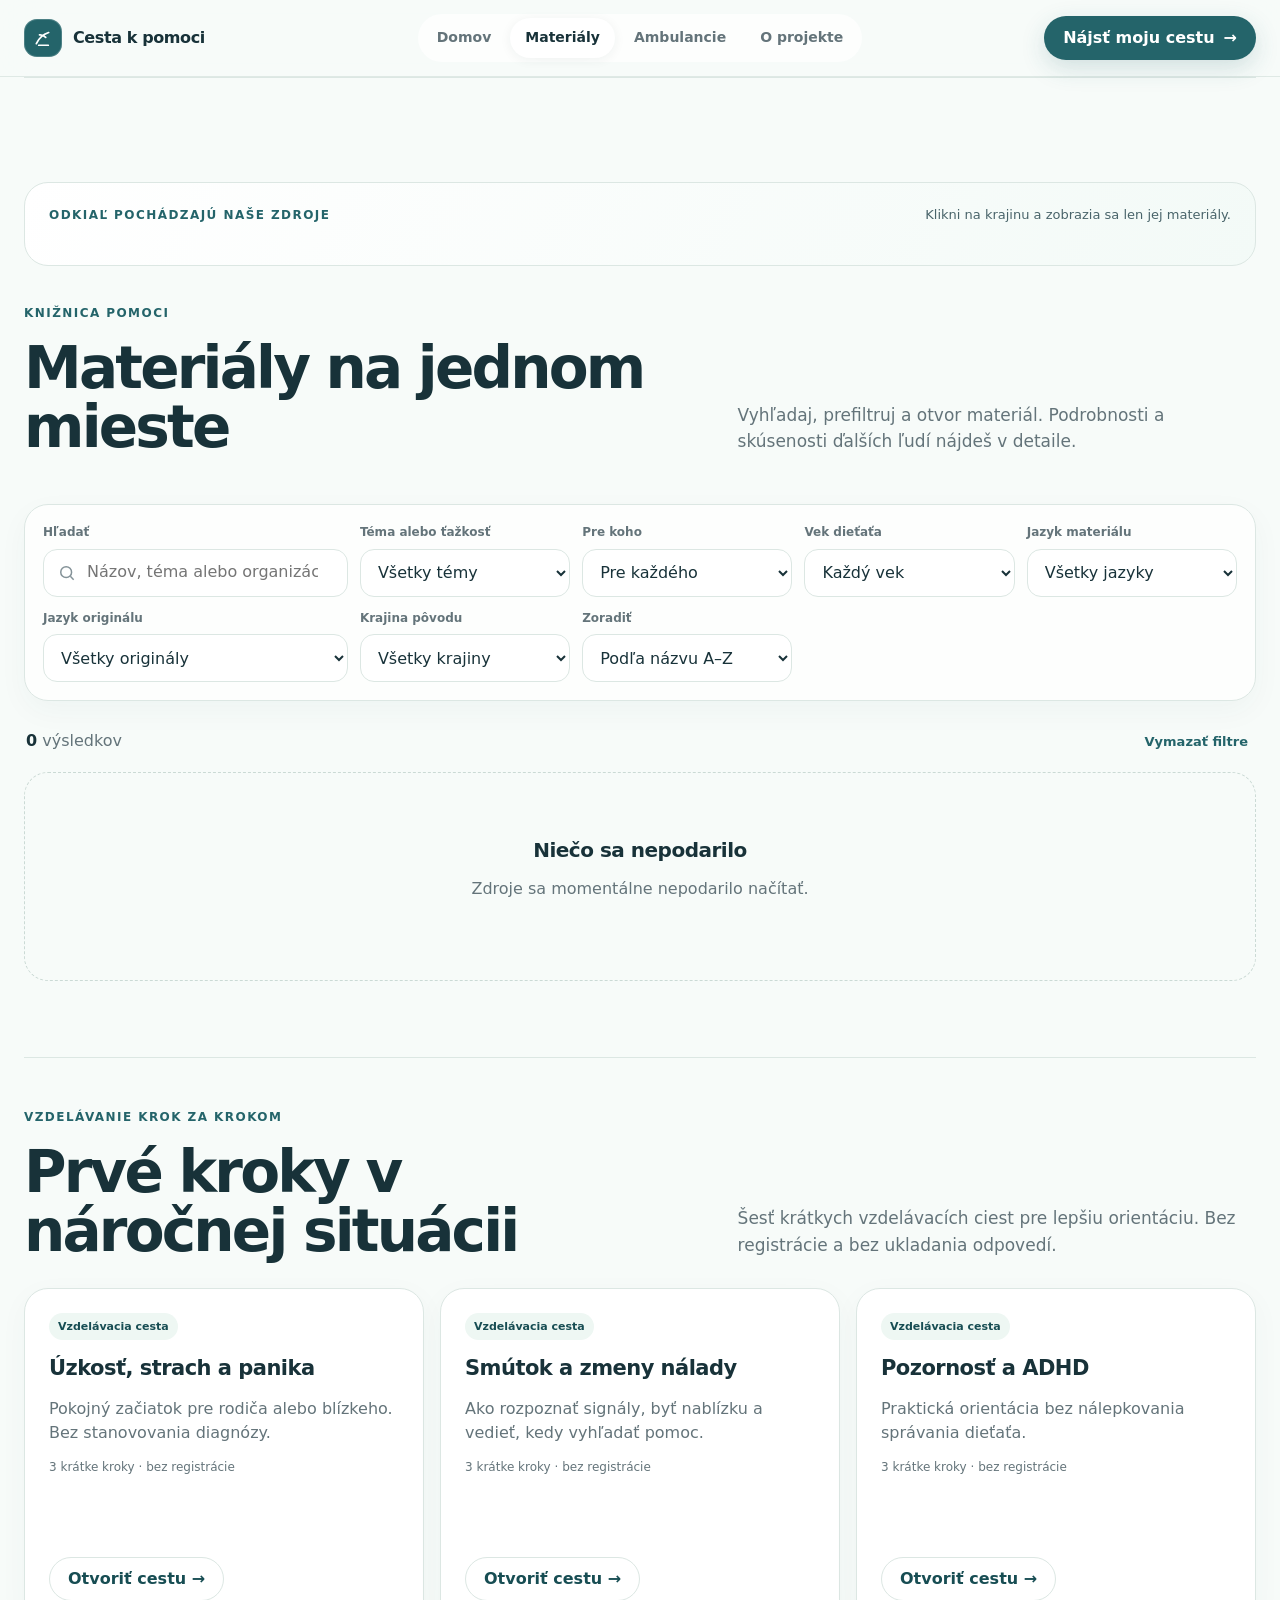
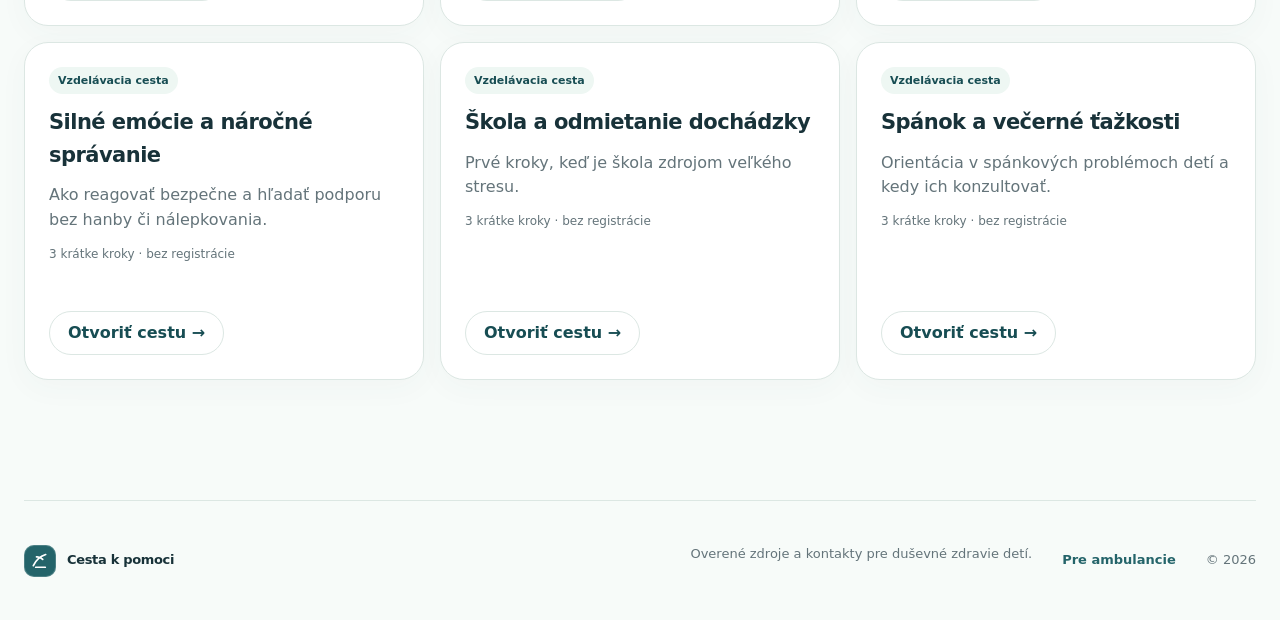
==== index.html @ a8745166 "layout: Porto-inspired focused homepage with hero, benefits, news, ratings and top reads" ====
<!doctype html>
<html lang="sk">
  <head>
    <meta charset="utf-8" />
    <meta name="viewport" content="width=device-width, initial-scale=1" />
    <meta name="description" content="Cesta k pomoci: zrozumiteľný sprievodca duševným zdravím detí, odborné materiály a kontakty na detské psychiatrické ambulancie na Slovensku." />
    <meta name="theme-color" content="#f7fbf9" />
    <title>Cesta k pomoci – sprievodca, odborné zdroje a detské psychiatrické ambulancie</title>
    <link rel="icon" type="image/svg+xml" href="/favicon.svg" />
    <link rel="shortcut icon" href="/favicon.svg" />
    <link rel="stylesheet" href="/styles.css" />
    <script src="/learning-paths.js" defer></script>
    <script src="/app.js" defer></script>
  </head>
  <body>
    <header class="site-header">
      <div class="nav-shell">
        <a class="brand" href="#domov" data-view-link="home" aria-label="Cesta k pomoci – domov">
          <span class="brand-mark" aria-hidden="true">
            <svg viewBox="0 0 34 34" role="img"><path d="M8 23.5c3.2-7 7.7-11.4 15.5-14M12 12.5c3.1-.2 5.7.8 7.8 3M11 25.5h12" /></svg>
          </span>
          <span>Cesta k pomoci</span>
        </a>

        <nav class="desktop-nav" aria-label="Hlavná navigácia">
          <button class="nav-link is-active" type="button" data-view-link="home">Domov</button>
          <button class="nav-link" type="button" data-view-link="resources">Materiály</button>
          <button class="nav-link" type="button" data-view-link="ambulances">Ambulancie</button>
          <button class="nav-link" type="button" data-view-link="about">O projekte</button>
        </nav>

        <button class="button button-primary nav-journey" type="button" data-open-journey>
          Nájsť moju cestu <span aria-hidden="true">→</span>
        </button>

        <button class="menu-toggle" type="button" aria-label="Otvoriť menu" aria-expanded="false" aria-controls="mobile-menu">
          <span></span><span></span>
        </button>
      </div>

      <nav class="mobile-nav" id="mobile-menu" aria-label="Mobilná navigácia" hidden>
        <button type="button" data-view-link="home">Domov</button>
        <button type="button" data-view-link="resources">Materiály</button>
        <button type="button" data-view-link="ambulances">Ambulancie</button>
        <button type="button" data-view-link="about">O projekte</button>
        <button type="button" data-open-journey>Nájsť moju cestu</button>
      </nav>
    </header>

    <main>
      <div class="view-section is-active homepage-view" id="home-view" data-view="home">
      <section class="hero" aria-labelledby="hero-title">
        <div class="hero-copy">
          <p class="eyebrow">Podpora pre rodičov, deti a školy</p>
          <h1 id="hero-title">Keď nevieš, kde začať, ukážeme ti cestu.</h1>
          <p class="hero-lead">Zorientuj sa v situácii, nájdi dôveryhodný materiál a kontakt na pomoc. Zrozumiteľne, bez registrácie a zadarmo.</p>
          <div class="hero-actions">
            <button class="button button-primary button-large" type="button" data-open-journey>Začať sprievodcu <span aria-hidden="true">→</span></button>
            <button class="button button-outline" type="button" data-view-link="resources">Prejsť materiály</button>
          </div>
          <p class="hero-note">Nie sme zdravotnícka služba. Pomáhame zorientovať sa a nájsť ďalší vhodný krok.</p>
        </div>
        <div class="hero-visual" aria-hidden="true"><img src="/hero-journey.svg" alt="" width="1600" height="880" fetchpriority="high" decoding="async" /></div>
      </section>

      <section class="home-quickstart">
        <div><strong>Pomoc začína prvým krokom.</strong><span>Odpovedz na niekoľko otázok a nájdi vhodné materiály aj ambulancie.</span></div>
        <button type="button" class="button button-primary" data-open-journey>Spustiť sprievodcu →</button>
      </section>

      <section class="home-benefits" aria-labelledby="benefits-title">
        <div class="home-section-title"><p class="eyebrow">Čo u nás nájdeš</p><h2 id="benefits-title">Benefity</h2><p>Jasná orientácia. Menej hľadania. Viac podpory.</p></div>
        <div class="benefits-grid">
          <article class="benefit"><span class="benefit-icon">◎</span><h3>Jasný prvý krok</h3><p>Sprievodca podľa tvojej situácie.</p></article>
          <article class="benefit"><span class="benefit-icon">▤</span><h3>Overené materiály</h3><p>Praktické návody a pracovné listy.</p></article>
          <article class="benefit"><span class="benefit-icon">⌖</span><h3>Kontakty na pomoc</h3><p>Ambulancie po celom Slovensku.</p></article>
          <article class="benefit"><span class="benefit-icon">◇</span><h3>Rôzne jazyky</h3><p>České, fínske aj ďalšie zdroje.</p></article>
          <article class="benefit"><span class="benefit-icon">☆</span><h3>Skúsenosti čitateľov</h3><p>Moderované recenzie a hodnotenia.</p></article>
          <article class="benefit"><span class="benefit-icon">♡</span><h3>Bez registrácie</h3><p>Materiály dostupné bez prihlasovania.</p></article>
        </div>
      </section>

      <section class="home-library-section" aria-labelledby="latest-title">
        <div class="home-section-header"><div><p class="eyebrow">Čerstvo v knižnici</p><h2 id="latest-title">Novinky</h2></div>
          <button class="button button-outline" type="button" data-view-link="resources">Všetky materiály →</button></div>
        <div id="latest-resource-list" class="card-grid home-cards" aria-live="polite"></div>
      </section>

      <section id="top-rated-section" class="home-library-section" hidden aria-labelledby="top-rated-title">
        <div class="home-section-header"><div><p class="eyebrow">Čitatelia odporúčajú</p><h2 id="top-rated-title">Najlepšie hodnotené</h2></div></div>
        <div id="top-rated-resource-list" class="card-grid home-cards"></div>
      </section>

      <section id="most-opened-section" class="home-library-section" hidden aria-labelledby="most-opened-title">
        <div class="home-section-header"><div><p class="eyebrow">Najčastejšie otvárané</p><h2 id="most-opened-title">Najviac pozerané · TOP 3</h2></div></div>
        <div id="most-opened-resource-list" class="card-grid home-cards"></div>
      </section>

      <section class="home-final-cta">
        <div><p class="eyebrow">Nevieš, čo potrebuješ?</p><h2>Nájdime ďalší krok spoločne.</h2></div>
        <button type="button" class="button button-primary" data-open-journey>Začať sprievodcu →</button>
      </section>
      </div>

      <section class="view-section" id="resources-view" data-view="resources" aria-labelledby="resources-title">
        <div class="country-quick-filter" aria-label="Rýchly výber zdrojov podľa krajiny">
          <div class="country-quick-filter-heading">
            <span class="eyebrow">Odkiaľ pochádzajú naše zdroje</span>
            <span class="country-quick-filter-hint">Klikni na krajinu a zobrazia sa len jej materiály.</span>
          </div>
          <div id="resource-country-flags" class="country-flag-list" role="group" aria-label="Filtrovať zdroje podľa krajiny"></div>
        </div>
        <div class="section-intro">
          <div>
            <p class="eyebrow">Knižnica pomoci</p>
            <h2 id="resources-title">Materiály na jednom mieste</h2>
          </div>
          <p>Vyhľadaj, prefiltruj a otvor materiál. Podrobnosti a skúsenosti ďalších ľudí nájdeš v detaile.</p>
        </div>

        <div class="filter-panel" aria-label="Filtrovanie zdrojov">
          <label class="search-field field-wide">
            <span>Hľadať</span>
            <div class="input-wrap">
              <svg viewBox="0 0 24 24" aria-hidden="true"><circle cx="11" cy="11" r="6.5"></circle><path d="m16 16 4 4"></path></svg>
              <input id="resource-search" type="search" placeholder="Názov, téma alebo organizácia" autocomplete="off" />
            </div>
          </label>
          <label><span>Téma alebo ťažkosť</span><select id="topic-filter"><option value="">Všetky témy</option></select></label>
          <label><span>Pre koho</span><select id="audience-filter"><option value="">Pre každého</option></select></label>
          <label><span>Vek dieťaťa</span><select id="age-filter"><option value="">Každý vek</option></select></label>
          <label><span>Jazyk materiálu</span><select id="resource-language"><option value="">Všetky jazyky</option></select></label>
          <label><span>Jazyk originálu</span><select id="resource-original-language"><option value="">Všetky originály</option></select></label>
          <label><span>Krajina pôvodu</span><select id="resource-country"><option value="">Všetky krajiny</option></select></label>
          <label>
            <span>Zoradiť</span>
            <select id="resource-sort">
              <option value="az">Podľa názvu A–Z</option>
              <option value="za">Podľa názvu Z–A</option>
              <option value="owner">Podľa organizácie</option>
            </select>
          </label>
        </div>

        <div class="results-head">
          <p><strong id="resource-results-count">0</strong> výsledkov</p>
          <button class="clear-filters" id="clear-resource-filters" type="button">Vymazať filtre</button>
        </div>

        <div class="card-grid" id="resource-list" aria-live="polite">
          <div class="loading-card"><span></span><span></span><span></span></div>
          <div class="loading-card"><span></span><span></span><span></span></div>
          <div class="loading-card"><span></span><span></span><span></span></div>
        </div>
        <button class="button button-soft load-more" id="load-more-resources" type="button" hidden>Zobraziť ďalšie</button>
      <section class="learning-section" aria-labelledby="learning-paths-title"><div class="section-intro"><div><p class="eyebrow">Vzdelávanie krok za krokom</p><h2 id="learning-paths-title">Prvé kroky v náročnej situácii</h2></div><p>Šesť krátkych vzdelávacích ciest pre lepšiu orientáciu. Bez registrácie a bez ukladania odpovedí.</p></div><div class="card-grid" id="learning-path-list"></div></section>
      </section>

      <section class="view-section" id="ambulances-view" data-view="ambulances" aria-labelledby="ambulances-title" hidden>
        <div class="section-intro">
          <div><p class="eyebrow">Detská psychiatria</p><h2 id="ambulances-title">Ambulancie na Slovensku</h2></div>
          <p>Kontakty zbierame z verejných registrov a stránok poskytovateľov. Overené záznamy sú označené; pri ostatných odporúčame údaje potvrdiť telefonicky.</p>
        </div>

        <div class="directory-notice">
          <span class="notice-icon" aria-hidden="true">i</span>
          <p><strong>Zoznam nie je objednávací systém.</strong> Dostupnosť termínu sa môže meniť. Údaje o kapacite budú neskôr posielať priamo zapojené ambulancie.</p>
        </div>

        <div class="filter-panel ambulance-filters" aria-label="Filtrovanie ambulancií">
          <label class="search-field field-wide">
            <span>Hľadať ambulanciu</span>
            <div class="input-wrap">
              <svg viewBox="0 0 24 24" aria-hidden="true"><circle cx="11" cy="11" r="6.5"></circle><path d="m16 16 4 4"></path></svg>
              <input id="ambulance-search" type="search" placeholder="Názov, mesto alebo lekár" autocomplete="off" />
            </div>
          </label>
          <label><span>Kraj</span><select id="region-filter"><option value="">Celé Slovensko</option></select></label>
          <label><span>Vek dieťaťa</span><select id="ambulance-age-filter"><option value="">Každý vek</option><option value="4">0–5 rokov</option><option value="8">6–11 rokov</option><option value="14">12–18 rokov</option></select></label>
          <label><span>Aktuálna kapacita</span><select id="capacity-filter"><option value="">Všetky ambulancie</option><option value="available">Prijíma alebo má obmedzenú kapacitu</option><option value="current">Aktualizované za posledných 14 dní</option></select></label>
          <label class="checkbox-field">
            <input id="verified-filter" type="checkbox" />
            <span><b>Iba overené kontakty</b><small>e‑VÚC alebo poskytovateľ</small></span>
          </label>
        </div>

        <div class="results-head">
          <p><strong id="ambulance-results-count">0</strong> ambulancií</p>
          <button class="clear-filters" id="clear-ambulance-filters" type="button">Vymazať filtre</button>
        </div>
        <div class="ambulance-list" id="ambulance-list" aria-live="polite"></div>
        <button class="button button-soft load-more" id="load-more-ambulances" type="button" hidden>Zobraziť ďalšie</button>
      </section>

      <section class="view-section about-section" id="about-view" data-view="about" aria-labelledby="about-title" hidden>
        <div class="about-hero">
          <p class="eyebrow">O projekte</p>
          <h2 id="about-title">Menej blúdenia. Jasnejšia cesta k pomoci.</h2>
          <p>Cesta k pomoci vzniká ako nezávislý slovenský rozcestník pre rodičov, mladých ľudí, školy a odborníkov. Spája roztrúsené overené materiály s praktickým poradím krokov a adresárom služieb.</p>
        </div>

        <div class="about-grid">
          <article><span class="about-number">01</span><h3>Zrozumiteľná orientácia</h3><p>Nehodnotíme dieťa ani neurčujeme diagnózu. Pomáhame pomenovať situáciu a nájsť primeraný ďalší krok.</p></article>
          <article><span class="about-number">02</span><h3>Overiteľné zdroje</h3><p>Pri každom materiáli uvádzame vlastníka, pôvodný odkaz a úroveň verejne dostupných dôkazov.</p></article>
          <article><span class="about-number">03</span><h3>Minimum citlivých údajov</h3><p>V tejto fáze nezbierame mená detí, diagnózy, zdravotnú dokumentáciu ani opis konkrétneho prípadu.</p></article>
        </div>

        <div class="about-callout">
          <div><p class="eyebrow">Spustené v MVP</p><h3>Vedená cesta podľa situácie</h3><p>Šesť krátkych otázok vyberie vhodné materiály a ambulancie. Pri bezprostrednom ohrození sprievodca okamžite zobrazí krízový postup.</p></div>
          <button class="button button-primary" type="button" data-open-journey>Nájsť moju cestu →</button>
        </div>

        <div class="privacy-panel">
          <div><p class="eyebrow">Anonymná analytika</p><h3>Vidíme nedostatok, nie konkrétne dieťa</h3></div>
          <p>Po dokončení cesty ukladáme iba kraj, širokú vekovú skupinu, všeobecnú tému, typ hľadanej pomoci a počet nájdených ambulancií. Neukladáme meno, kontakt, diagnózu, voľný opis, IP adresu ani identifikátor zariadenia.</p>
        </div>
      </section>
    </main>

    <footer>
      <a class="brand footer-brand" href="#domov" data-view-link="home">
        <span class="brand-mark" aria-hidden="true"><svg viewBox="0 0 34 34"><path d="M8 23.5c3.2-7 7.7-11.4 15.5-14M12 12.5c3.1-.2 5.7.8 7.8 3M11 25.5h12" /></svg></span>
        <span>Cesta k pomoci</span>
      </a>
      <p>Overené zdroje a kontakty pre duševné zdravie detí.</p>
      <button class="footer-link" type="button" data-open-capacity>Pre ambulancie</button>
      <span>© 2026</span>
    </footer>

    <dialog class="journey-dialog" id="journey-dialog" aria-labelledby="journey-title">
      <button class="dialog-close" type="button" data-close-journey aria-label="Zavrieť">×</button>
      <div id="journey-content" aria-live="polite"></div>
    </dialog>

    <dialog class="capacity-dialog" id="capacity-dialog" aria-labelledby="capacity-title">
      <button class="dialog-close" type="button" data-close-capacity aria-label="Zavrieť">×</button>
      <div id="capacity-content" aria-live="polite">
        <p class="eyebrow">Pre ambulancie</p>
        <h2 id="capacity-title">Aktualizácia kapacity</h2>
        <p>Otvorte osobný odkaz, ktorý sme poslali vašej ambulancii. Nevyžaduje heslo a neobsahuje údaje o pacientoch.</p>
        <div class="portal-note">Ak odkaz ešte nemáte, kontaktujte prevádzkovateľa projektu. Každá ambulancia dostane vlastný bezpečný odkaz.</div>
      </div>
    </dialog>
  </body>
</html>
---- styles.css ----
:root {
  color-scheme: light;
  --ink: #183239;
  --muted: #64747a;
  --soft-muted: #849298;
  --paper: #f7fbf9;
  --surface: #ffffff;
  --surface-soft: #eef7f3;
  --teal: #24646a;
  --teal-dark: #174d53;
  --teal-soft: #dff1eb;
  --mint: #bde6d4;
  --lilac: #d9d2f4;
  --lilac-soft: #f0edfb;
  --peach: #f4d3bd;
  --yellow: #f6e7a7;
  --line: #dce7e3;
  --shadow: 0 18px 50px rgba(34, 73, 72, 0.08);
  --radius: 24px;
}

* { box-sizing: border-box; }
html { scroll-behavior: smooth; }
body {
  margin: 0;
  background: var(--paper);
  color: var(--ink);
  font-family: Inter, ui-sans-serif, system-ui, -apple-system, BlinkMacSystemFont, "Segoe UI", sans-serif;
  line-height: 1.55;
  -webkit-font-smoothing: antialiased;
}

button, input, select { font: inherit; }
button { color: inherit; }
a { color: inherit; }
[hidden] { display: none !important; }

.site-header {
  position: sticky;
  top: 0;
  z-index: 20;
  border-bottom: 1px solid rgba(220, 231, 227, 0.9);
  background: rgba(247, 251, 249, 0.9);
  backdrop-filter: blur(18px);
}

.nav-shell,
main,
footer {
  width: min(1240px, calc(100% - 48px));
  margin-inline: auto;
}

.nav-shell {
  min-height: 76px;
  display: grid;
  grid-template-columns: 1fr auto 1fr;
  align-items: center;
  gap: 24px;
}

.brand {
  display: inline-flex;
  align-items: center;
  gap: 11px;
  width: fit-content;
  text-decoration: none;
  font-weight: 780;
  letter-spacing: -0.025em;
}

.brand-mark {
  display: grid;
  place-items: center;
  width: 38px;
  height: 38px;
  border-radius: 13px;
  background: var(--teal);
  box-shadow: inset 0 0 0 1px rgba(255,255,255,.18);
}

.brand-mark svg { width: 27px; height: 27px; fill: none; stroke: #fff; stroke-width: 2.2; stroke-linecap: round; }

.desktop-nav { display: flex; align-items: center; gap: 4px; padding: 4px; border-radius: 999px; background: rgba(255,255,255,.72); }
.nav-link {
  border: 0;
  border-radius: 999px;
  padding: 9px 15px;
  background: transparent;
  color: var(--muted);
  cursor: pointer;
  font-size: 14px;
  font-weight: 700;
}
.nav-link:hover, .nav-link.is-active { background: var(--surface); color: var(--ink); box-shadow: 0 2px 12px rgba(25,57,57,.06); }
.nav-journey { justify-self: end; }
.menu-toggle { display: none; }

.button {
  display: inline-flex;
  align-items: center;
  justify-content: center;
  gap: 9px;
  min-height: 44px;
  padding: 0 18px;
  border: 1px solid transparent;
  border-radius: 999px;
  cursor: pointer;
  text-decoration: none;
  font-weight: 780;
  transition: transform .18s ease, background .18s ease, box-shadow .18s ease;
}
.button:hover { transform: translateY(-1px); }
.button-primary { background: var(--teal); color: #fff; box-shadow: 0 8px 24px rgba(36,100,106,.18); }
.button-primary:hover { background: var(--teal-dark); }
.button-soft { border-color: var(--line); background: var(--surface); color: var(--teal-dark); }
.button-soft:hover { background: var(--surface-soft); }
.button-large { min-height: 56px; padding-inline: 24px; }

.hero {
  min-height: 660px;
  display: grid;
  grid-template-columns: 1.06fr .94fr;
  align-items: center;
  gap: 72px;
  padding: 88px 0 104px;
}

.eyebrow {
  margin: 0 0 16px;
  color: var(--teal);
  font-size: 12px;
  font-weight: 850;
  letter-spacing: .12em;
  text-transform: uppercase;
}

h1, h2, h3, p { margin-top: 0; }
h1, h2 { letter-spacing: -.048em; line-height: 1.03; }
h1 { max-width: 720px; margin-bottom: 25px; font-size: clamp(48px, 6.4vw, 78px); font-weight: 650; }
h2 { margin-bottom: 20px; font-size: clamp(38px, 4.7vw, 58px); font-weight: 650; }
h3 { margin-bottom: 11px; font-size: 20px; letter-spacing: -.025em; }
.hero-lead { max-width: 650px; margin-bottom: 31px; color: var(--muted); font-size: clamp(17px, 1.7vw, 20px); }
.hero-actions { display: flex; align-items: center; flex-wrap: wrap; gap: 22px; }
.text-link { border: 0; border-bottom: 1px solid var(--teal); padding: 6px 0; background: transparent; color: var(--teal-dark); cursor: pointer; font-weight: 760; }
.trust-row { display: flex; flex-wrap: wrap; gap: 24px; margin-top: 35px; color: var(--muted); font-size: 14px; }
.trust-row span { display: inline-flex; align-items: center; gap: 8px; }
.trust-row strong { color: var(--ink); }
.dot { width: 9px; height: 9px; border-radius: 50%; }
.dot-mint { background: #73bea1; }
.dot-lilac { background: #9f8fe1; }

.hero-visual {
  position: relative;
  min-height: 470px;
  border: 1px solid rgba(255,255,255,.9);
  border-radius: 42px;
  overflow: hidden;
  background: linear-gradient(145deg, #e7f4ef 0%, #eff0fa 56%, #fbf6ec 100%);
  box-shadow: var(--shadow);
}
.path-line { position: absolute; inset: 85px 110px; border-left: 2px dashed rgba(36,100,106,.3); transform: rotate(-7deg); transform-origin: center; }
.visual-card {
  position: absolute;
  display: flex;
  align-items: center;
  gap: 15px;
  width: 250px;
  min-height: 82px;
  padding: 16px 19px;
  border: 1px solid rgba(255,255,255,.8);
  border-radius: 20px;
  background: rgba(255,255,255,.86);
  box-shadow: 0 15px 35px rgba(47,78,82,.11);
  backdrop-filter: blur(8px);
}
.visual-card span { display: grid; place-items: center; flex: 0 0 42px; width: 42px; height: 42px; border-radius: 14px; background: var(--teal-soft); color: var(--teal); font-weight: 850; }
.visual-card p { margin: 0; font-weight: 770; }
.visual-card-one { top: 62px; left: 48px; transform: rotate(-2deg); }
.visual-card-two { top: 190px; right: 40px; transform: rotate(2deg); }
.visual-card-three { bottom: 54px; left: 70px; transform: rotate(-1deg); }
.visual-card-two span { background: var(--lilac-soft); color: #6656a6; }
.visual-card-three span { background: #f9eadf; color: #a8643b; }
.visual-orb { position: absolute; border-radius: 50%; filter: blur(.2px); }
.orb-one { width: 82px; height: 82px; right: 48px; top: 38px; background: rgba(246,231,167,.7); }
.orb-two { width: 48px; height: 48px; right: 72px; bottom: 46px; background: rgba(189,230,212,.8); }

.view-section { padding: 104px 0 120px; border-top: 1px solid var(--line); }
.section-intro { display: grid; grid-template-columns: 1.1fr .9fr; gap: 80px; align-items: end; margin-bottom: 46px; }
.section-intro h2 { margin-bottom: 0; max-width: 700px; }
.section-intro > p { max-width: 530px; margin: 0 0 4px; color: var(--muted); font-size: 17px; }

.filter-panel {
  display: grid;
  grid-template-columns: 1.45fr repeat(4, minmax(150px, 1fr));
  gap: 12px;
  padding: 18px;
  border: 1px solid var(--line);
  border-radius: var(--radius);
  background: rgba(255,255,255,.76);
  box-shadow: 0 10px 30px rgba(36,72,70,.04);
}
.filter-panel label { display: flex; flex-direction: column; gap: 7px; min-width: 0; }
.filter-panel label > span { color: var(--muted); font-size: 12px; font-weight: 760; }
.filter-panel input, .filter-panel select {
  width: 100%;
  min-height: 48px;
  border: 1px solid var(--line);
  border-radius: 14px;
  outline: none;
  background: var(--surface);
  color: var(--ink);
}
.filter-panel input { padding: 0 14px 0 43px; }
.filter-panel select { padding: 0 36px 0 13px; cursor: pointer; }
.filter-panel input:focus, .filter-panel select:focus { border-color: #70a8a2; box-shadow: 0 0 0 3px rgba(71,140,132,.12); }
.input-wrap { position: relative; }
.input-wrap svg { position: absolute; top: 14px; left: 14px; width: 20px; height: 20px; fill: none; stroke: var(--soft-muted); stroke-width: 1.8; }

.results-head { display: flex; align-items: center; justify-content: space-between; gap: 20px; margin: 28px 2px 18px; }
.results-head p { margin: 0; color: var(--muted); }
.results-head strong { color: var(--ink); }
.clear-filters { border: 0; background: transparent; color: var(--teal); cursor: pointer; font-size: 13px; font-weight: 760; }

.card-grid { display: grid; grid-template-columns: repeat(3, 1fr); gap: 16px; }
.resource-card {
  display: flex;
  flex-direction: column;
  min-height: 338px;
  padding: 24px;
  border: 1px solid var(--line);
  border-radius: var(--radius);
  background: var(--surface);
  box-shadow: 0 8px 30px rgba(44,77,77,.035);
  transition: transform .18s ease, box-shadow .18s ease, border-color .18s ease;
}
.resource-card:hover { transform: translateY(-3px); border-color: #c6d9d4; box-shadow: var(--shadow); }
.card-top { display: flex; align-items: center; justify-content: space-between; gap: 14px; margin-bottom: 18px; }
.format-tag, .evidence-tag, .status-tag { display: inline-flex; align-items: center; min-height: 27px; padding: 4px 9px; border-radius: 999px; font-size: 11px; font-weight: 800; }
.format-tag { max-width: 70%; overflow: hidden; background: var(--surface-soft); color: var(--teal-dark); text-overflow: ellipsis; white-space: nowrap; }
.evidence-tag { background: var(--lilac-soft); color: #65569b; }
.resource-card h3 { font-size: 21px; }
.owner { margin-bottom: 17px; color: var(--muted); font-size: 14px; }
.chips { display: flex; flex-wrap: wrap; gap: 7px; margin-bottom: 20px; }
.chip { padding: 5px 9px; border-radius: 8px; background: #f5f8f7; color: #51676a; font-size: 11px; font-weight: 700; }
.chip.topic { background: #eaf5f1; color: #306c64; }
.card-meta { display: grid; gap: 7px; margin-top: auto; padding-top: 15px; border-top: 1px solid #edf2f0; color: var(--muted); font-size: 12px; }
.card-meta span { display: flex; justify-content: space-between; gap: 14px; }
.card-meta b { color: var(--ink); font-weight: 700; text-align: right; }
.card-link { display: inline-flex; align-items: center; gap: 7px; margin-top: 18px; color: var(--teal); text-decoration: none; font-size: 14px; font-weight: 800; }
.card-link:hover { color: var(--teal-dark); }
.loading-card { min-height: 330px; padding: 25px; border: 1px solid var(--line); border-radius: var(--radius); background: var(--surface); }
.loading-card span { display: block; height: 14px; margin-bottom: 18px; border-radius: 8px; background: linear-gradient(90deg, #edf3f1, #f8faf9, #edf3f1); background-size: 200% 100%; animation: shine 1.4s infinite; }
.loading-card span:nth-child(2) { width: 78%; height: 28px; }
.loading-card span:nth-child(3) { width: 54%; }
@keyframes shine { to { background-position: -200% 0; } }
.load-more { display: flex; margin: 30px auto 0; }
.empty-state { grid-column: 1/-1; padding: 62px 24px; border: 1px dashed #cbdad5; border-radius: var(--radius); text-align: center; color: var(--muted); }
.empty-state h3 { color: var(--ink); }

.directory-notice { display: flex; gap: 14px; align-items: flex-start; margin-bottom: 22px; padding: 18px 20px; border-radius: 18px; background: #fff7e4; color: #6b5b36; }
.directory-notice p { margin: 0; }
.notice-icon { display: grid; place-items: center; flex: 0 0 24px; width: 24px; height: 24px; border-radius: 50%; background: var(--yellow); color: #725f28; font-weight: 850; }
.ambulance-filters { grid-template-columns: 1.7fr repeat(4, minmax(150px, 1fr)); }
.checkbox-field { flex-direction: row !important; align-items: center; gap: 11px !important; padding: 6px 2px; }
.checkbox-field input { width: 19px; min-height: 19px; accent-color: var(--teal); }
.checkbox-field > span { display: flex; flex-direction: column; color: var(--ink) !important; }
.checkbox-field small { color: var(--muted); font-weight: 500; }
.ambulance-list { display: grid; gap: 12px; }
.ambulance-card {
  display: grid;
  grid-template-columns: minmax(260px, 1.2fr) minmax(190px, .8fr) minmax(220px, 1fr) auto;
  gap: 28px;
  align-items: center;
  padding: 22px 24px;
  border: 1px solid var(--line);
  border-radius: 20px;
  background: var(--surface);
}
.ambulance-card:hover { border-color: #c4d8d2; box-shadow: 0 12px 30px rgba(35,71,72,.06); }
.ambulance-title h3 { margin-bottom: 6px; font-size: 18px; }
.ambulance-title p, .ambulance-contact p, .ambulance-hours p { margin: 4px 0; color: var(--muted); font-size: 13px; }
.ambulance-title .location { color: var(--ink); font-weight: 700; }
.status-tag { margin-bottom: 10px; }
.status-verified { background: var(--teal-soft); color: #2b6e63; }
.status-candidate { background: #f4f0e7; color: #7b6a43; }
.status-row { display: flex; flex-wrap: wrap; gap: 7px; margin-bottom: 10px; }
.status-row .status-tag { margin-bottom: 0; }
.status-available { background: #dcf3e6; color: #236749; }
.status-limited { background: #fff0c9; color: #775b12; }
.status-full { background: #f8e3e2; color: #8b3e3b; }
.status-neutral { background: #edf1f0; color: #607074; }
.ambulance-contact a { color: var(--teal); text-decoration: none; overflow-wrap: anywhere; }
.ambulance-contact a:hover { text-decoration: underline; }
.ambulance-hours strong { display: block; margin-bottom: 5px; font-size: 12px; }
.ambulance-actions { display: flex; flex-direction: column; align-items: stretch; gap: 8px; }
.ambulance-actions a { min-height: 38px; padding-inline: 13px; font-size: 12px; }

.about-section { padding-top: 120px; }
.about-hero { max-width: 850px; margin-bottom: 70px; }
.about-hero > p:last-child { max-width: 760px; color: var(--muted); font-size: 19px; }
.about-grid { display: grid; grid-template-columns: repeat(3, 1fr); gap: 16px; }
.about-grid article { min-height: 250px; padding: 28px; border: 1px solid var(--line); border-radius: var(--radius); background: var(--surface); }
.about-grid article p { color: var(--muted); }
.about-number { display: block; margin-bottom: 48px; color: var(--teal); font-size: 12px; font-weight: 850; }
.about-callout { display: grid; grid-template-columns: 1fr auto; gap: 48px; align-items: center; margin-top: 70px; padding: 42px; border-radius: 28px; background: linear-gradient(135deg, #dff1eb, #efedfa); }
.about-callout h3 { font-size: 28px; }
.about-callout p:not(.eyebrow) { max-width: 700px; margin-bottom: 0; color: var(--muted); }
.privacy-panel { display: grid; grid-template-columns: .8fr 1.2fr; gap: 56px; align-items: start; margin-top: 22px; padding: 34px 40px; border: 1px solid var(--line); border-radius: 26px; background: var(--surface); }
.privacy-panel h3 { margin: 0; font-size: 25px; }
.privacy-panel > p { margin: 0; color: var(--muted); }

footer { min-height: 120px; display: grid; grid-template-columns: 1fr auto auto auto; gap: 30px; align-items: center; border-top: 1px solid var(--line); color: var(--muted); font-size: 13px; }
.footer-brand { color: var(--ink); }
.footer-brand .brand-mark { width: 32px; height: 32px; border-radius: 10px; }
.footer-link { border: 0; padding: 0; background: transparent; color: var(--teal); cursor: pointer; font-weight: 750; }

.journey-dialog {
  width: min(820px, calc(100% - 28px));
  max-height: calc(100vh - 36px);
  overflow: auto;
  padding: 42px;
  border: 0;
  border-radius: 30px;
  background: var(--surface);
  color: var(--ink);
  box-shadow: 0 30px 100px rgba(26,57,60,.24);
}
.journey-dialog::backdrop { background: rgba(20,43,47,.45); backdrop-filter: blur(4px); }
.journey-dialog h2 { max-width: 690px; font-size: clamp(34px, 5vw, 48px); }
.journey-dialog > p:not(.eyebrow) { color: var(--muted); font-size: 17px; }
.dialog-close { position: absolute; top: 18px; right: 20px; width: 38px; height: 38px; border: 0; border-radius: 50%; background: #f0f5f3; cursor: pointer; font-size: 23px; }
.dialog-icon { display: grid; place-items: center; width: 54px; height: 54px; margin-bottom: 26px; border-radius: 18px; background: var(--teal-soft); color: var(--teal); font-size: 25px; }
.dialog-preview { display: flex; flex-wrap: wrap; gap: 8px; margin: 25px 0 28px; }
.dialog-preview span { padding: 7px 10px; border-radius: 9px; background: #f4f7f6; color: var(--muted); font-size: 12px; font-weight: 700; }

.journey-head { display: grid; gap: 22px; }
.journey-progress { height: 6px; overflow: hidden; border-radius: 999px; background: #edf2f0; }
.journey-progress span { display: block; height: 100%; border-radius: inherit; background: linear-gradient(90deg, var(--teal), #78b9a6); transition: width .25s ease; }
.journey-description { max-width: 700px; margin: 20px 0 24px; color: var(--muted); font-size: 17px; }
.journey-options { display: grid; gap: 10px; }
.journey-option { display: flex; align-items: center; justify-content: space-between; gap: 20px; width: 100%; min-height: 58px; padding: 14px 17px; border: 1px solid var(--line); border-radius: 16px; background: var(--surface); color: var(--ink); cursor: pointer; text-align: left; font-weight: 720; transition: border-color .16s ease, background .16s ease, transform .16s ease; }
.journey-option:hover { transform: translateX(2px); border-color: #9fc7bd; background: var(--surface-soft); }
.journey-option i { color: var(--teal); font-size: 19px; font-style: normal; }
.journey-privacy { margin: 25px 0 0; color: var(--soft-muted); font-size: 12px; }
.journey-form { display: grid; grid-template-columns: 1fr 1fr; gap: 14px; }
.journey-form label, .capacity-form label { display: grid; gap: 7px; color: var(--muted); font-size: 12px; font-weight: 750; }
.journey-form select, .capacity-form select, .capacity-form input, .capacity-form textarea { width: 100%; min-height: 50px; border: 1px solid var(--line); border-radius: 14px; outline: none; background: var(--surface); color: var(--ink); padding: 0 14px; }
.journey-form select:focus, .capacity-form select:focus, .capacity-form input:focus, .capacity-form textarea:focus { border-color: #70a8a2; box-shadow: 0 0 0 3px rgba(71,140,132,.12); }
.journey-form .button { grid-column: 1/-1; margin-top: 6px; }
.sr-honeypot { position: absolute !important; left: -10000px !important; width: 1px !important; height: 1px !important; overflow: hidden !important; }
.crisis-panel { padding: 5px 0; }
.crisis-panel > p:not(.eyebrow) { max-width: 680px; color: var(--muted); font-size: 18px; }
.crisis-actions { display: flex; flex-wrap: wrap; gap: 12px; margin: 28px 0; }
.button-crisis { background: #b53e3a; color: #fff; box-shadow: 0 8px 24px rgba(181,62,58,.2); }
.button-crisis-soft { border-color: #e5b2af; background: #fff4f3; color: #8c302d; }
.crisis-help { padding: 19px 21px; border-radius: 17px; background: #fff3d8; color: #5f512d; }
.crisis-help p { margin: 5px 0 0; }
.crisis-help a { font-weight: 850; }
.journey-warning { margin: 20px 0; padding: 15px 18px; border-radius: 14px; background: #fff3d8; color: #685526; }
.journey-results > p:not(.eyebrow) { color: var(--muted); }
.journey-results section { margin-top: 30px; }
.journey-section-head { display: flex; align-items: baseline; justify-content: space-between; gap: 15px; margin-bottom: 12px; }
.journey-section-head h3 { margin: 0; font-size: 20px; }
.journey-section-head span { color: var(--muted); font-size: 12px; }
.journey-result-grid { display: grid; grid-template-columns: repeat(2, 1fr); gap: 10px; }
.journey-result-card { min-height: 155px; padding: 17px; border: 1px solid var(--line); border-radius: 17px; background: #fbfdfc; }
.journey-result-card h3 { margin: 11px 0 6px; font-size: 17px; }
.journey-result-card p { margin-bottom: 10px; color: var(--muted); font-size: 13px; }
.journey-result-card a, .journey-result-card button { border: 0; padding: 0; background: transparent; color: var(--teal); cursor: pointer; text-decoration: none; font-size: 13px; font-weight: 800; }
.journey-result-actions { display: flex; flex-wrap: wrap; gap: 10px; margin-top: 27px; }

.capacity-dialog { width: min(680px, calc(100% - 28px)); max-height: calc(100vh - 36px); overflow: auto; padding: 42px; border: 0; border-radius: 30px; background: var(--surface); color: var(--ink); box-shadow: 0 30px 100px rgba(26,57,60,.24); }
.capacity-dialog::backdrop { background: rgba(20,43,47,.45); backdrop-filter: blur(4px); }
.capacity-dialog h2 { font-size: clamp(34px, 5vw, 46px); }
.capacity-dialog > div > p:not(.eyebrow) { color: var(--muted); font-size: 17px; }
.portal-note { margin-top: 24px; padding: 18px 20px; border-radius: 16px; background: var(--surface-soft); color: var(--teal-dark); }
.portal-loading { display: grid; place-items: center; min-height: 260px; color: var(--muted); }
.portal-loading span { width: 34px; height: 34px; border: 3px solid var(--teal-soft); border-top-color: var(--teal); border-radius: 50%; animation: spin .8s linear infinite; }
@keyframes spin { to { transform: rotate(360deg); } }
.capacity-form { display: grid; gap: 16px; margin-top: 26px; }
.capacity-form textarea { min-height: 92px; padding-block: 12px; resize: vertical; }
.capacity-row { display: grid; grid-template-columns: 1fr 1fr; gap: 14px; }
.confirm-field { display: flex !important; grid-template-columns: none; grid-auto-flow: column; justify-content: start; align-items: start; gap: 10px !important; color: var(--ink) !important; font-size: 13px !important; font-weight: 600 !important; }
.confirm-field input { width: 18px; min-height: 18px; margin-top: 2px; accent-color: var(--teal); }
.portal-success, .portal-error { padding: 12px 14px; border-radius: 12px; font-size: 13px; font-weight: 700; }
.portal-success { background: #dcf3e6; color: #236749; }
.portal-error { background: #f8e3e2; color: #8b3e3b; }

@media (max-width: 1080px) {
  .hero { grid-template-columns: 1fr; gap: 40px; }
  .hero-copy { max-width: 820px; }
  .hero-visual { min-height: 390px; }
  .filter-panel { grid-template-columns: repeat(2, 1fr); }
  .field-wide { grid-column: 1/-1; }
  .card-grid { grid-template-columns: repeat(2, 1fr); }
  .ambulance-filters { grid-template-columns: 1fr 1fr; }
  .ambulance-card { grid-template-columns: 1fr 1fr; }
  .ambulance-actions { flex-direction: row; }
}

@media (max-width: 780px) {
  .nav-shell, main, footer { width: min(100% - 28px, 1240px); }
  .nav-shell { grid-template-columns: 1fr auto; }
  .desktop-nav, .nav-journey { display: none; }
  .menu-toggle { display: grid; place-items: center; gap: 5px; width: 42px; height: 42px; border: 0; border-radius: 13px; background: var(--surface); }
  .menu-toggle span { width: 18px; height: 2px; background: var(--ink); }
  .mobile-nav { display: grid; gap: 5px; width: min(100% - 28px, 1240px); margin: 0 auto; padding: 10px 0 16px; }
  .mobile-nav button { min-height: 44px; border: 0; border-radius: 12px; background: var(--surface); text-align: left; padding: 0 15px; font-weight: 750; }
  .hero { min-height: auto; padding: 68px 0 82px; }
  .hero-visual { min-height: 380px; }
  .visual-card { width: 220px; }
  .visual-card-one { left: 24px; }
  .visual-card-two { right: 20px; }
  .visual-card-three { left: 38px; }
  .section-intro { grid-template-columns: 1fr; gap: 20px; }
  .section-intro > p { max-width: none; }
  .view-section { padding: 76px 0 92px; }
  .filter-panel, .ambulance-filters { grid-template-columns: 1fr; }
  .field-wide { grid-column: auto; }
  .card-grid, .about-grid { grid-template-columns: 1fr; }
  .resource-card { min-height: auto; }
  .ambulance-card { grid-template-columns: 1fr; gap: 15px; }
  .ambulance-actions { flex-wrap: wrap; }
  .about-callout { grid-template-columns: 1fr; padding: 30px; }
  footer { grid-template-columns: 1fr; gap: 12px; padding: 30px 0; }
  footer p { margin: 0; }
  .privacy-panel { grid-template-columns: 1fr; gap: 18px; padding: 28px; }
  .journey-dialog, .capacity-dialog { padding: 34px 24px 28px; }
  .journey-form, .journey-result-grid, .capacity-row { grid-template-columns: 1fr; }
}

@media (prefers-reduced-motion: reduce) {
  *, *::before, *::after { scroll-behavior: auto !important; animation-duration: .01ms !important; transition-duration: .01ms !important; }
}


/* Editorial learning routes */
.learning-section { margin-top: 76px; padding-top: 50px; border-top: 1px solid var(--line); }
.learning-section .section-intro { margin-bottom: 26px; }
.learning-card { display: flex; flex-direction: column; align-items: flex-start; gap: 12px; }
.learning-card h3 { margin: 0; }
.learning-card > p { margin: 0; color: var(--muted); }
.learning-card .button { margin-top: auto; }
.learning-recommendation { padding: 20px; border: 1px solid var(--line); border-radius: 17px; background: var(--surface-soft); }
.learning-recommendation h3 { margin-top: 0; }
.learning-steps { display: grid; gap: 12px; margin-top: 23px; }
.learning-step { border: 1px solid var(--line); border-radius: 17px; padding: 17px; background: var(--surface); }
.learning-step label { display: flex; align-items: flex-start; gap: 13px; cursor: pointer; }
.learning-step input { flex: 0 0 20px; width: 20px; height: 20px; margin-top: 4px; accent-color: var(--teal); }
.learning-step label > span { display: grid; gap: 6px; }
.learning-step strong { font-size: 16px; }
.learning-step label > span > span { line-height: 1.6; color: var(--muted); font-size: 14px; }
.learning-step:has(input:checked) { border-color: #a6d4c4; background: #f3faf6; }

/* Multilingual catalogue metadata and editorial Slovak synopsis */
.resource-languages{font-size:.82rem;line-height:1.45;color:#486460;margin:.45rem 0 .7rem}
.resource-excerpt{font-size:.9rem;line-height:1.6;color:#263f3c;margin:.35rem 0 .9rem}

/* Homepage: one coherent path; copy remains real accessible text and illustration decorative. */
.hero {
  position: relative;
  isolation: isolate;
  display: block;
  min-height: 660px;
  margin: 28px 0 62px;
  padding: 70px 64px 90px;
  overflow: hidden;
  border: 1px solid #e1ece8;
  border-radius: 36px;
  background: #f7fbf9;
}
.hero::before {
  content: "";
  position: absolute;
  z-index: -1;
  inset: 0;
  pointer-events: none;
  background: linear-gradient(90deg, rgba(250,253,252,.96) 0%, rgba(250,253,252,.95) 30%, rgba(250,253,252,.74) 43%, rgba(250,253,252,0) 67%);
}
.hero-copy { position: relative; z-index: 1; max-width: 620px; width: 54%; }
.hero h1 { max-width: 605px; font-size: clamp(42px, 4.7vw, 66px); line-height: 1.09; }
.hero-lead { max-width: 570px; color: #426064; font-size: 18px; line-height: 1.65; }
.hero-visual {
  position: absolute;
  z-index: -2;
  inset: 0;
  width: 100%;
  height: 100%;
  min-height: 0;
  border: 0;
  border-radius: 0;
  box-shadow: none;
  background: none;
  overflow: hidden;
}
.hero-visual img { display: block; width: 100%; height: 100%; object-fit: cover; object-position: center; }
.hero-steps { position: absolute; left: -10000px; width: 1px; height: 1px; overflow: hidden; }
@media (max-width: 1080px) {
  .hero { min-height: 700px; padding: 55px 44px; }
  .hero-copy { width: 62%; }
  .hero h1 { font-size: clamp(42px, 5.5vw, 58px); }
}
@media (max-width: 780px) {
  .hero {
    min-height: auto;
    padding: 34px 22px 0;
    margin: 20px 0 44px;
    overflow: hidden;
    border-radius: 24px;
  }
  .hero::before { display: none; }
  .hero-copy { width: 100%; max-width: none; }
  .hero h1 { font-size: clamp(35px, 9vw, 48px); line-height: 1.1; }
  .hero-lead { font-size: 16px; line-height: 1.6; }
  .hero-actions { gap: 14px; }
  .trust-row { margin-top: 24px; gap: 10px 18px; font-size: 12px; }
  .hero-visual { position: relative; inset: auto; width: calc(100% + 44px); height: auto; margin: 10px -22px 0; aspect-ratio: 1600 / 880; }
  .hero-visual img { width: 100%; height: 100%; object-fit: contain; }
  .hero-steps { position: static; width: auto; height: auto; overflow: visible; margin: 2px 0 20px; color: #45645e; font-size: 13px; line-height: 1.5; text-align: center; }
}

/* 2026-11-13: Stronger legibility and unclipped right-aligned illustration. */
.hero {
  background: #fff;
  border-color: #e2ede8;
  min-height: 640px;
}
.hero::before { display: none; }
.hero-visual { z-index: -1; }
.hero-visual img {
  width: 100%;
  height: 100%;
  object-fit: contain;
  object-position: right center;
}
.hero-copy { width: 55%; max-width: 620px; }
.hero h1 { color: #163c43; font-weight: 750; letter-spacing: -.045em; }
.hero .eyebrow { color: #145b5c; font-weight: 900; }
.hero-lead { color: #27474c; font-weight: 510; font-size: clamp(18px, 1.8vw, 21px); }
.hero .button { font-weight: 850; }
.hero .trust-row { color: #38545a; font-weight: 570; }
.hero .trust-row strong { font-weight: 850; }
@media (max-width: 1080px) and (min-width: 781px) {
 .hero { min-height: 640px; padding: 48px 38px; }
 .hero-copy { width: 56%; }
}
@media (max-width: 780px) {
 .hero { min-height: 0; background: #fff; padding: 32px 22px 0; }
 .hero-copy { width: 100%; }
 .hero h1 { font-weight: 760; }
 .hero-lead { font-size: 17px; font-weight: 520; }
 .hero-visual {
   height: 310px;
   aspect-ratio: auto;
   width: calc(100% + 44px);
   margin: 10px -22px 0;
   background: #f5fbf8;
 }
 .hero-visual img { object-fit: cover; object-position: right center; }
}


/* Country shortcuts above the resource library title */
.country-quick-filter {
  margin-bottom: 38px;
  padding: 22px 24px;
  border: 1px solid var(--line);
  border-radius: 24px;
  background: linear-gradient(120deg,#fff 0%,#f3faf7 100%);
}
.country-quick-filter-heading {
  display: flex;
  align-items: baseline;
  justify-content: space-between;
  gap: 12px 24px;
  flex-wrap: wrap;
  margin-bottom: 18px;
}
.country-quick-filter-heading .eyebrow { margin: 0; }
.country-quick-filter-hint { font-size: 13px; color: #49646a; }
.country-flag-list { display: flex; flex-wrap: wrap; gap: 10px; }
.country-flag-button {
  appearance: none;
  display: inline-flex;
  align-items: center;
  gap: 9px;
  padding: 9px 12px;
  min-height: 52px;
  background: #fff;
  border: 1px solid #d5e6e0;
  border-radius: 15px;
  color: #284951;
  font: inherit;
  font-size: 13px;
  font-weight: 750;
  cursor: pointer;
  box-shadow: 0 3px 12px rgba(25,80,76,.035);
  transition: border-color .18s ease, background .18s ease, transform .18s ease;
}
.country-flag-button:hover { border-color: #86b6ad; transform: translateY(-1px); }
.country-flag-button:focus-visible { outline: 3px solid #257978; outline-offset: 3px; }
.country-flag-button.is-selected {
  border-color: #297f79;
  background: #e7f6ef;
  box-shadow: inset 0 0 0 1px #297f79;
}
.country-flag-symbol { font-size: 27px; line-height: 1; font-weight: 400; }
.country-flag-name { white-space: nowrap; }
.country-flag-count {
  min-width: 25px;
  padding: 2px 6px;
  border-radius: 999px;
  color: #427168;
  background: #ecf5f1;
  text-align: center;
  font-size: 11px;
  font-variant-numeric: tabular-nums;
}
.country-flag-button.is-selected .country-flag-count { background: #c8e8dc; color: #225b55; }
@media (max-width: 780px) {
  .country-quick-filter { padding: 18px 15px; margin-bottom: 26px; }
  .country-quick-filter-heading { gap: 6px; }
  .country-flag-list { gap: 8px; }
  .country-flag-button { min-height: 49px; padding: 8px 10px; font-size: 12px; }
  .country-flag-symbol { font-size: 24px; }
}


/* Clear, restrained green corner ribbon for definitively free materials */
.resource-card-free { position: relative; overflow: hidden; }
.resource-card-free .card-top { padding-right: 71px; }
.free-ribbon {
  position: absolute;
  z-index: 2;
  top: 23px;
  right: -36px;
  width: 150px;
  padding: 5px 0;
  transform: rotate(45deg);
  transform-origin: center;
  background: #22834d;
  color: #fff;
  font-size: 11px;
  font-weight: 900;
  letter-spacing: .08em;
  line-height: 1.5;
  text-align: center;
  box-shadow: 0 2px 8px rgba(20,90,50,.18);
  pointer-events: none;
}
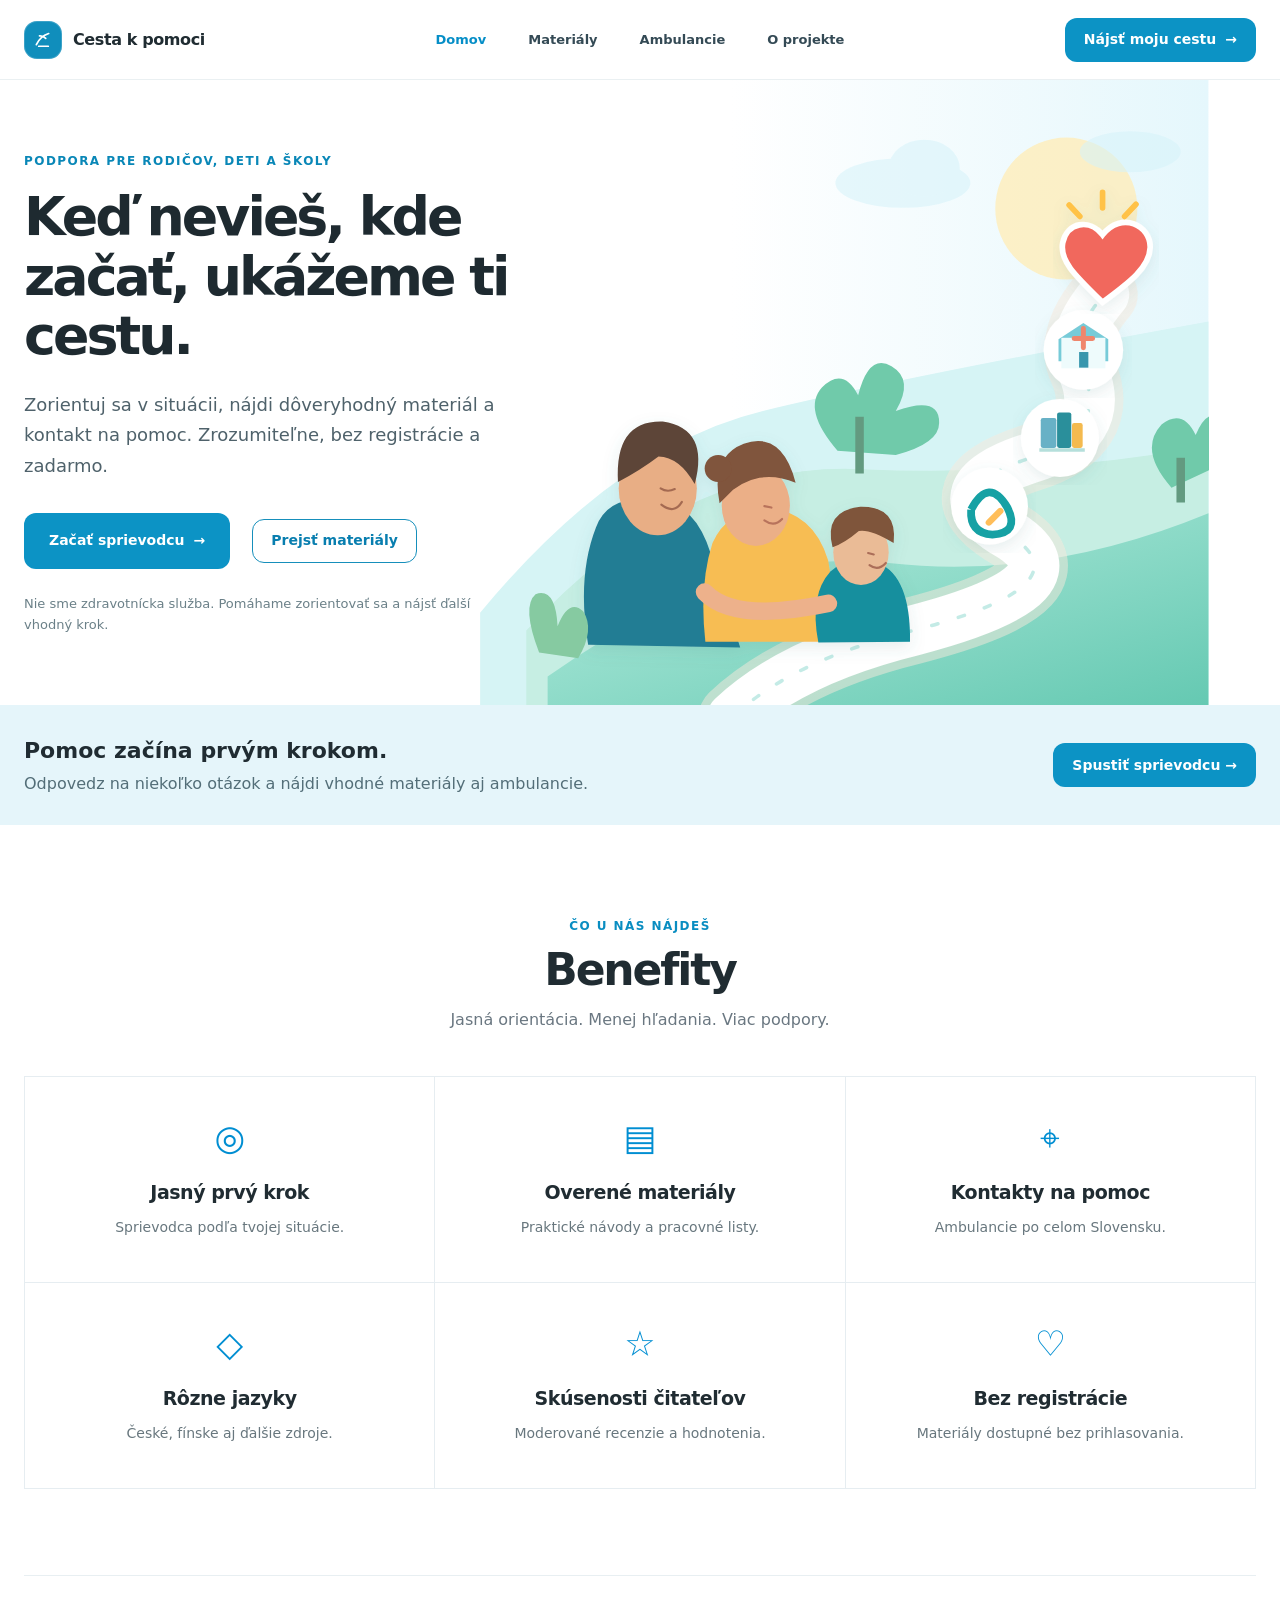
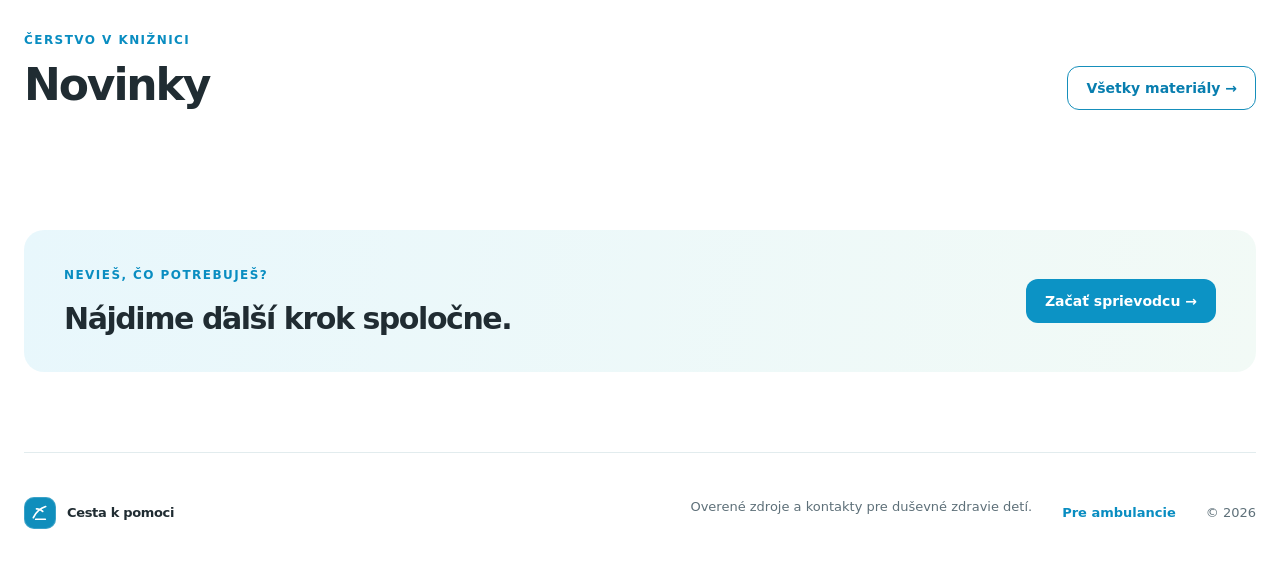
==== commit cc774548: "privacy: distinguish anonymous journey analytics from feedback anti-spam checks" ====
--- a/index.html
+++ b/index.html
@@ -212,7 +212,7 @@
 
         <div class="privacy-panel">
           <div><p class="eyebrow">Anonymná analytika</p><h3>Vidíme nedostatok, nie konkrétne dieťa</h3></div>
-          <p>Po dokončení cesty ukladáme iba kraj, širokú vekovú skupinu, všeobecnú tému, typ hľadanej pomoci a počet nájdených ambulancií. Neukladáme meno, kontakt, diagnózu, voľný opis, IP adresu ani identifikátor zariadenia.</p>
+          <p>Po dokončení cesty ukladáme iba kraj, širokú vekovú skupinu, všeobecnú tému, typ hľadanej pomoci a počet nájdených ambulancií. V analytike sprievodcu neukladáme meno, kontakt, diagnózu ani voľný opis. Pri dobrovoľnom hodnotení materiálu používame pseudonymný technický odtlačok na obmedzenie spamu a komentáre pred zverejnením kontrolujeme.</p>
         </div>
       </section>
     </main>
--- a/styles.css
+++ b/styles.css
@@ -649,3 +649,119 @@
   box-shadow: 0 2px 8px rgba(20,90,50,.18);
   pointer-events: none;
 }
+
+
+/* 2026 redesign: Porto SEO-inspired structure with less text and more whitespace */
+:root{--paper:#fff;--ink:#202c32;--muted:#5e7079;--teal:#098dc1;--teal-dark:#0876a5;--teal-soft:#e8f6fc;--line:#e2ecee;--surface-soft:#f3f9fb;--shadow:0 18px 45px rgba(37,81,97,.09);--radius:16px}
+body{background:#fff;line-height:1.62}
+.site-header{background:rgba(255,255,255,.96);border-bottom:1px solid #eaf0f2}
+.nav-shell{min-height:79px}
+.desktop-nav{background:transparent;border-radius:0;gap:12px}
+.desktop-nav a,.nav-link{font-size:13px;font-weight:800;text-decoration:none;color:#344a55;text-transform:none}
+.nav-link.is-active,.nav-link:hover{color:#058ec7;background:transparent;box-shadow:none}
+.brand-mark{background:#108ebc}
+.button{border-radius:12px;font-size:14px;font-weight:800}
+.button-primary{background:#0c93c5;box-shadow:none}.button-primary:hover{background:#087fae}
+.button-outline{background:#fff;border:1.5px solid #168fbb;color:#087eaf}
+.button-outline:hover{background:#e8f7fd}
+.homepage-view{padding:0;border:0}
+.homepage-view .hero{
+  display:grid;grid-template-columns:.95fr 1.05fr;gap:10px;align-items:center;
+  min-height:550px;margin:0;padding:72px 0 70px;border:0;overflow:visible;border-radius:0;background:#fff
+}
+.homepage-view .hero-copy{width:100%;max-width:535px;z-index:2}
+.homepage-view .hero h1{font-size:clamp(40px,4.2vw,61px);line-height:1.1;font-weight:850;letter-spacing:-.055em;color:#1e2a30}
+.homepage-view .hero-lead{max-width:540px;font-size:18px;line-height:1.7;color:#4f626b;font-weight:480}
+.homepage-view .hero .eyebrow{color:#0987b7;font-size:12px}
+.homepage-view .hero-visual{position:relative;inset:auto;width:100%;min-height:0;height:440px;z-index:0;border:0;background:transparent;overflow:visible;box-shadow:none}
+.homepage-view .hero-visual img{position:absolute;left:-26%;top:-2%;width:135%;height:105%;object-fit:contain;object-position:center}
+.hero-note{margin:24px 0 0;font-size:13px;color:#6b8088;max-width:470px}
+.home-quickstart{display:flex;justify-content:space-between;align-items:center;gap:24px;padding:28px 34px;background:#e5f5fa;border-radius:0;margin:0 calc((min(1240px,100vw - 48px) - 100vw)/2) 0;padding-inline:max(24px,calc((100vw - 1240px)/2));min-height:118px}
+.home-quickstart>div{display:grid;gap:3px}.home-quickstart strong{font-size:22px;font-weight:850}.home-quickstart span{color:#536e78}
+.home-benefits{padding:92px 0 86px}
+.home-section-title{text-align:center;max-width:680px;margin:0 auto 43px}.home-section-title .eyebrow{margin-bottom:8px}
+.home-section-title h2,.home-section-header h2{font-size:clamp(31px,4vw,44px);line-height:1.15;font-weight:850;margin:0}
+.home-section-title>p:last-child{margin:12px 0 0;color:#6a7781}
+.benefits-grid{display:grid;grid-template-columns:repeat(3,1fr);border-top:1px solid #e6edf1;border-left:1px solid #e6edf1}
+.benefit{padding:35px 28px 33px;min-height:206px;text-align:center;border-right:1px solid #e6edf1;border-bottom:1px solid #e6edf1}
+.benefit-icon{display:grid;place-items:center;font-size:35px;font-weight:400;line-height:1;color:#008ed2;height:53px;margin-bottom:15px}
+.benefit h3{font-size:19px;line-height:1.3;font-weight:800;margin:0 0 11px}.benefit p{color:#68777e;font-size:14px;line-height:1.65;margin:0}
+.home-library-section{padding:55px 0 70px;border-top:1px solid #e8eff2}
+.home-section-header{display:flex;align-items:end;justify-content:space-between;flex-wrap:wrap;gap:24px;margin-bottom:30px}
+.home-section-header .eyebrow{margin-bottom:9px}
+.home-cards{grid-template-columns:repeat(3,minmax(0,1fr))}
+.home-final-cta{padding:36px 40px;background:linear-gradient(100deg,#e8f7fc,#f2faf6);display:flex;justify-content:space-between;align-items:center;gap:24px;margin:20px 0 80px;border-radius:20px}
+.home-final-cta h2{font-size:30px;line-height:1.15;font-weight:800;margin:0}
+.view-section:not(.homepage-view){padding-top:70px}
+.section-intro{margin-bottom:30px;gap:40px}.section-intro h2{font-size:clamp(30px,4vw,45px);font-weight:800}
+.card-grid{gap:22px}.resource-card{min-height:320px;padding:25px 23px;background:#fff;border-radius:16px;box-shadow:0 7px 26px rgba(20,63,82,.045)}
+.resource-card h3{font-size:19px;font-weight:820;line-height:1.35;margin-bottom:7px}
+.resource-card .owner{margin-bottom:10px}.resource-card .resource-excerpt{font-size:13px;color:#63747b;line-height:1.55;display:-webkit-box;-webkit-line-clamp:3;-webkit-box-orient:vertical;overflow:hidden}
+.resource-card-compact .resource-excerpt{ -webkit-line-clamp:2}
+.resource-card .resource-languages{font-size:12px;margin:.25rem 0 .7rem;color:#60818a}
+.resource-card .card-meta{font-size:12px}
+.resource-card .chips{margin-top:auto}
+.card-actions{display:flex;gap:9px;align-items:center;margin-top:auto;padding-top:14px;flex-wrap:wrap}
+.card-actions .button{flex:1;min-width:96px;min-height:42px;font-size:13px;padding:0 12px}
+.rating-line{display:flex;align-items:center;gap:7px;color:#59646b;font-size:13px;margin:4px 0 9px}
+.rating-stars{color:#e4a826;letter-spacing:.07em;font-size:20px;white-space:nowrap}
+.rating-line small{color:#829095}
+.material-page{max-width:1160px;padding:50px 0 110px}
+.material-breadcrumb{display:flex;gap:12px;color:#68818d;font-size:13px;margin:0 0 35px}
+.material-breadcrumb a{color:#098bc2}
+.material-header{display:grid;grid-template-columns:1fr auto;gap:45px;align-items:center;padding-bottom:42px;border-bottom:1px solid var(--line)}
+.material-header h1{font-size:clamp(34px,5vw,58px);font-weight:850;line-height:1.12;max-width:790px}
+.material-owner{font-size:17px;color:#546a75}.material-cta{display:grid;justify-items:start;gap:8px}.material-cta small{max-width:240px;color:#7b8b91;font-size:12px}
+.material-content-layout{display:grid;grid-template-columns:1.4fr .6fr;gap:55px;padding:48px 0 60px}
+.material-content-layout h2,.material-feedback h2{font-size:30px;font-weight:830;line-height:1.2}
+.material-description>p{font-size:17px;line-height:1.82;color:#485b65}.material-description h3{margin-top:30px}
+.material-disclaimer{margin-top:34px;padding:18px 22px;border-left:4px solid #67b7cc;background:#f0f9fa;font-size:13px!important}
+.material-info{border:1px solid var(--line);border-radius:18px;padding:25px;height:fit-content;background:#fbfdfd}
+.material-info h2{font-size:21px;margin-bottom:22px}.material-info dl{margin:0}.material-info dl>div{padding:11px 0;border-bottom:1px solid var(--line)}
+.material-info dt{font-size:12px;color:#7c8990;margin-bottom:3px}.material-info dd{margin:0;font-size:14px;font-weight:750;color:#364b54}
+.material-feedback{padding-top:54px;border-top:1px solid var(--line)}.material-privacy{font-size:14px;color:#627983;max-width:800px}
+.feedback-layout{display:grid;grid-template-columns:1fr 1fr;gap:50px;margin-top:35px}
+.review-form{border:1px solid var(--line);border-radius:19px;padding:28px;display:grid;gap:16px;background:#fff}
+.review-form h3{margin:0}.review-input{display:grid;gap:7px;font-size:13px;font-weight:760;color:#3b555f}
+.review-input input,.review-input textarea{border:1px solid #cfdfe4;border-radius:10px;padding:12px 14px;font:inherit;line-height:1.5}
+.stars-input{display:flex;gap:8px;flex-wrap:wrap;border:0;padding:0;margin:0}.stars-input legend{font-size:13px;font-weight:780;margin-bottom:10px}
+.stars-input label{display:flex;align-items:center;gap:4px;background:#fff8e7;border:1px solid #f0dcaa;padding:6px 8px;border-radius:8px;cursor:pointer;color:#795b20}
+.spam-honeypot{position:absolute;left:-9999px;opacity:0;pointer-events:none}
+.review-feed{padding:4px 0}.published-review{padding:22px 0;border-bottom:1px solid var(--line)}.published-review p{white-space:pre-wrap;overflow-wrap:anywhere}
+.published-review small{color:#839299}
+.no-rating{font-size:13px;color:#8c969d}
+@media(max-width:1080px){
+ .homepage-view .hero{grid-template-columns:1fr 1fr;min-height:500px;padding:55px 0}
+ .homepage-view .hero h1{font-size:42px}
+ .homepage-view .hero-visual{height:390px}
+}
+@media(max-width:780px){
+ .homepage-view .hero{display:flex;flex-direction:column;gap:20px;padding:50px 0 28px;min-height:0}
+ .homepage-view .hero-copy{max-width:100%}
+ .homepage-view .hero h1{font-size:40px}
+ .homepage-view .hero-lead{font-size:17px}
+ .homepage-view .hero-visual{width:100%;height:310px;margin:0;aspect-ratio:auto;background:#fff}
+ .homepage-view .hero-visual img{left:-20%;top:0;width:135%;height:100%;object-fit:contain}
+ .home-quickstart{flex-direction:column;align-items:stretch;text-align:center;margin:0 -14px;padding:25px 19px}
+ .home-benefits{padding:60px 0 55px}.benefits-grid{grid-template-columns:repeat(2,1fr)}
+ .benefit{min-height:190px;padding:25px 12px}.benefit h3{font-size:16px}
+ .home-cards{grid-template-columns:1fr}
+ .home-final-cta{flex-direction:column;align-items:stretch;text-align:center;padding:27px 20px}
+ .home-section-header{align-items:center}
+ .material-header,.material-content-layout,.feedback-layout{grid-template-columns:1fr;gap:25px}
+ .material-page{padding-top:30px}
+ .material-header{gap:15px}.material-info{order:0}
+ .card-actions .button{min-width:105px}
+}
+@media(max-width:430px){.benefits-grid{grid-template-columns:1fr 1fr}.benefit{padding:21px 9px;min-height:190px}.benefit p{font-size:12px}.stars-input label{font-size:12px}}
+
+/* Hero artwork spans the full wide canvas: the left side stays white for copy. */
+@media(min-width:781px){
+ .homepage-view .hero{position:relative;display:flex;align-items:center;isolation:isolate}
+ .homepage-view .hero-copy{position:relative;z-index:2;width:48%;max-width:520px}
+ .homepage-view .hero-visual{position:absolute;inset:0;width:100%;height:100%;z-index:0;pointer-events:none}
+ .homepage-view .hero-visual img{position:absolute;inset:0;width:100%;height:100%;object-fit:contain;object-position:center center}
+}
+@media(max-width:780px){
+ .homepage-view .hero-visual img{left:0;top:0;width:100%;height:100%;object-fit:cover;object-position:right center}
+}
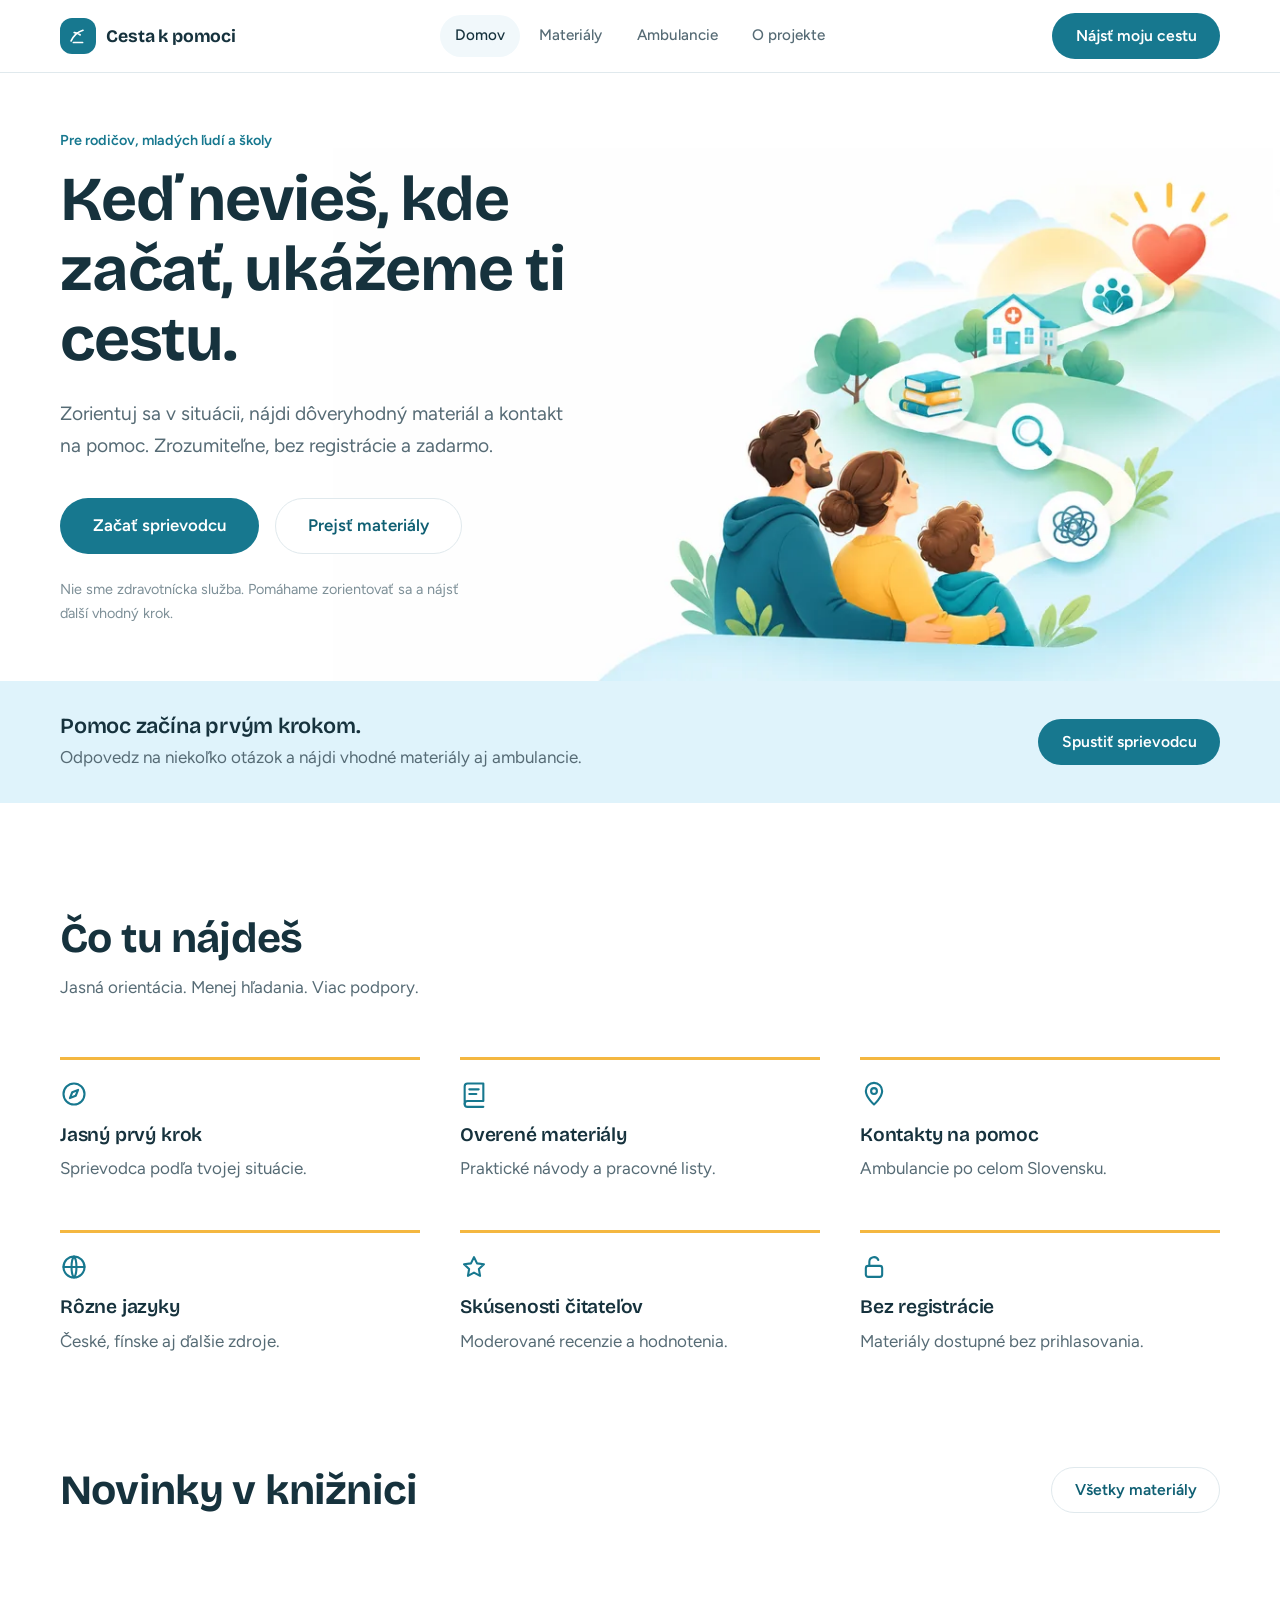
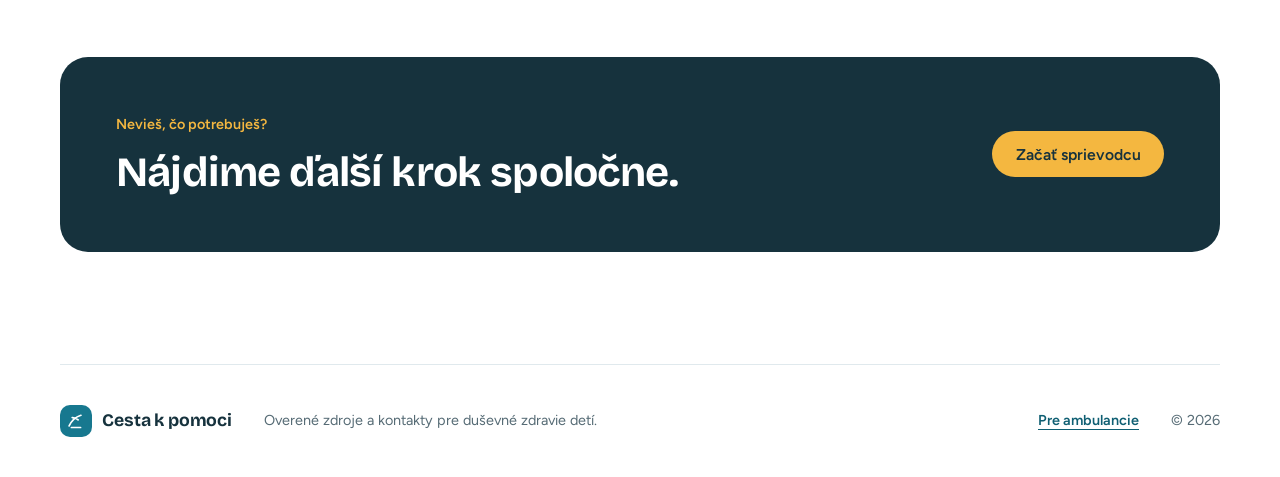
==== commit 32880339: "UI refresh: one coherent stylesheet, new hero illustration, self-hosted fonts - Rewrite styles.css a" ====
--- a/index.html
+++ b/index.html
@@ -4,10 +4,11 @@
     <meta charset="utf-8" />
     <meta name="viewport" content="width=device-width, initial-scale=1" />
     <meta name="description" content="Cesta k pomoci: zrozumiteľný sprievodca duševným zdravím detí, odborné materiály a kontakty na detské psychiatrické ambulancie na Slovensku." />
-    <meta name="theme-color" content="#f7fbf9" />
+    <meta name="theme-color" content="#ffffff" />
     <title>Cesta k pomoci – sprievodca, odborné zdroje a detské psychiatrické ambulancie</title>
     <link rel="icon" type="image/svg+xml" href="/favicon.svg" />
     <link rel="shortcut icon" href="/favicon.svg" />
+    <link rel="preload" href="/fonts/bricolage-grotesque-latin-ext-wght-normal.woff2" as="font" type="font/woff2" crossorigin />
     <link rel="stylesheet" href="/styles.css" />
     <script src="/learning-paths.js" defer></script>
     <script src="/app.js" defer></script>
@@ -30,7 +31,7 @@
         </nav>
 
         <button class="button button-primary nav-journey" type="button" data-open-journey>
-          Nájsť moju cestu <span aria-hidden="true">→</span>
+          Nájsť moju cestu
         </button>
 
         <button class="menu-toggle" type="button" aria-label="Otvoriť menu" aria-expanded="false" aria-controls="mobile-menu">
@@ -51,68 +52,67 @@
       <div class="view-section is-active homepage-view" id="home-view" data-view="home">
       <section class="hero" aria-labelledby="hero-title">
         <div class="hero-copy">
-          <p class="eyebrow">Podpora pre rodičov, deti a školy</p>
+          <p class="eyebrow">Pre rodičov, mladých ľudí a školy</p>
           <h1 id="hero-title">Keď nevieš, kde začať, ukážeme ti cestu.</h1>
           <p class="hero-lead">Zorientuj sa v situácii, nájdi dôveryhodný materiál a kontakt na pomoc. Zrozumiteľne, bez registrácie a zadarmo.</p>
           <div class="hero-actions">
-            <button class="button button-primary button-large" type="button" data-open-journey>Začať sprievodcu <span aria-hidden="true">→</span></button>
-            <button class="button button-outline" type="button" data-view-link="resources">Prejsť materiály</button>
+            <button class="button button-primary button-large" type="button" data-open-journey>Začať sprievodcu</button>
+            <button class="button button-outline button-large" type="button" data-view-link="resources">Prejsť materiály</button>
           </div>
           <p class="hero-note">Nie sme zdravotnícka služba. Pomáhame zorientovať sa a nájsť ďalší vhodný krok.</p>
         </div>
-        <div class="hero-visual" aria-hidden="true"><img src="/hero-journey.svg" alt="" width="1600" height="880" fetchpriority="high" decoding="async" /></div>
+        <div class="hero-visual" aria-hidden="true"><img src="/hero-family.webp" srcset="/hero-family-1000.webp 1000w, /hero-family.webp 1672w" sizes="(max-width: 780px) 135vw, 74vw" alt="" width="1672" height="941" fetchpriority="high" decoding="async" /></div>
       </section>
 
       <section class="home-quickstart">
         <div><strong>Pomoc začína prvým krokom.</strong><span>Odpovedz na niekoľko otázok a nájdi vhodné materiály aj ambulancie.</span></div>
-        <button type="button" class="button button-primary" data-open-journey>Spustiť sprievodcu →</button>
+        <button type="button" class="button button-primary" data-open-journey>Spustiť sprievodcu</button>
       </section>
 
       <section class="home-benefits" aria-labelledby="benefits-title">
-        <div class="home-section-title"><p class="eyebrow">Čo u nás nájdeš</p><h2 id="benefits-title">Benefity</h2><p>Jasná orientácia. Menej hľadania. Viac podpory.</p></div>
+        <div class="home-section-title"><h2 id="benefits-title">Čo tu nájdeš</h2><p>Jasná orientácia. Menej hľadania. Viac podpory.</p></div>
         <div class="benefits-grid">
-          <article class="benefit"><span class="benefit-icon">◎</span><h3>Jasný prvý krok</h3><p>Sprievodca podľa tvojej situácie.</p></article>
-          <article class="benefit"><span class="benefit-icon">▤</span><h3>Overené materiály</h3><p>Praktické návody a pracovné listy.</p></article>
-          <article class="benefit"><span class="benefit-icon">⌖</span><h3>Kontakty na pomoc</h3><p>Ambulancie po celom Slovensku.</p></article>
-          <article class="benefit"><span class="benefit-icon">◇</span><h3>Rôzne jazyky</h3><p>České, fínske aj ďalšie zdroje.</p></article>
-          <article class="benefit"><span class="benefit-icon">☆</span><h3>Skúsenosti čitateľov</h3><p>Moderované recenzie a hodnotenia.</p></article>
-          <article class="benefit"><span class="benefit-icon">♡</span><h3>Bez registrácie</h3><p>Materiály dostupné bez prihlasovania.</p></article>
+          <article class="benefit"><span class="benefit-icon" aria-hidden="true"><svg viewBox="0 0 24 24"><circle cx="12" cy="12" r="9"/><path d="m15.5 8.5-2 5-5 2 2-5z"/></svg></span><h3>Jasný prvý krok</h3><p>Sprievodca podľa tvojej situácie.</p></article>
+          <article class="benefit"><span class="benefit-icon" aria-hidden="true"><svg viewBox="0 0 24 24"><path d="M4 5.5A2.5 2.5 0 0 1 6.5 3H20v15H6.5A2.5 2.5 0 0 0 4 20.5z"/><path d="M4 20.5A2.5 2.5 0 0 0 6.5 23H20"/><path d="M8 8h8M8 12h6"/></svg></span><h3>Overené materiály</h3><p>Praktické návody a pracovné listy.</p></article>
+          <article class="benefit"><span class="benefit-icon" aria-hidden="true"><svg viewBox="0 0 24 24"><path d="M12 21s-7-6.2-7-11.5a7 7 0 0 1 14 0C19 14.8 12 21 12 21z"/><circle cx="12" cy="9.5" r="2.5"/></svg></span><h3>Kontakty na pomoc</h3><p>Ambulancie po celom Slovensku.</p></article>
+          <article class="benefit"><span class="benefit-icon" aria-hidden="true"><svg viewBox="0 0 24 24"><circle cx="12" cy="12" r="9"/><path d="M3 12h18M12 3c2.8 3 2.8 15 0 18M12 3c-2.8 3-2.8 15 0 18"/></svg></span><h3>Rôzne jazyky</h3><p>České, fínske aj ďalšie zdroje.</p></article>
+          <article class="benefit"><span class="benefit-icon" aria-hidden="true"><svg viewBox="0 0 24 24"><path d="m12 3.5 2.6 5.4 5.9.8-4.300 4.1 1 5.8L12 16.8l-5.2 2.8 1-5.8-4.300-4.1 5.9-.8z"/></svg></span><h3>Skúsenosti čitateľov</h3><p>Moderované recenzie a hodnotenia.</p></article>
+          <article class="benefit"><span class="benefit-icon" aria-hidden="true"><svg viewBox="0 0 24 24"><rect x="5" y="11" width="14" height="9.5" rx="2"/><path d="M8 11V7.5a4 4 0 0 1 7.700-1.5"/></svg></span><h3>Bez registrácie</h3><p>Materiály dostupné bez prihlasovania.</p></article>
         </div>
       </section>
 
       <section class="home-library-section" aria-labelledby="latest-title">
-        <div class="home-section-header"><div><p class="eyebrow">Čerstvo v knižnici</p><h2 id="latest-title">Novinky</h2></div>
-          <button class="button button-outline" type="button" data-view-link="resources">Všetky materiály →</button></div>
+        <div class="home-section-header"><h2 id="latest-title">Novinky v knižnici</h2>
+          <button class="button button-outline" type="button" data-view-link="resources">Všetky materiály</button></div>
         <div id="latest-resource-list" class="card-grid home-cards" aria-live="polite"></div>
       </section>
 
       <section id="top-rated-section" class="home-library-section" hidden aria-labelledby="top-rated-title">
-        <div class="home-section-header"><div><p class="eyebrow">Čitatelia odporúčajú</p><h2 id="top-rated-title">Najlepšie hodnotené</h2></div></div>
+        <div class="home-section-header"><h2 id="top-rated-title">Najlepšie hodnotené</h2></div>
         <div id="top-rated-resource-list" class="card-grid home-cards"></div>
       </section>
 
       <section id="most-opened-section" class="home-library-section" hidden aria-labelledby="most-opened-title">
-        <div class="home-section-header"><div><p class="eyebrow">Najčastejšie otvárané</p><h2 id="most-opened-title">Najviac pozerané · TOP 3</h2></div></div>
+        <div class="home-section-header"><h2 id="most-opened-title">Najčastejšie otvárané</h2></div>
         <div id="most-opened-resource-list" class="card-grid home-cards"></div>
       </section>
 
       <section class="home-final-cta">
         <div><p class="eyebrow">Nevieš, čo potrebuješ?</p><h2>Nájdime ďalší krok spoločne.</h2></div>
-        <button type="button" class="button button-primary" data-open-journey>Začať sprievodcu →</button>
+        <button type="button" class="button button-primary" data-open-journey>Začať sprievodcu</button>
       </section>
       </div>
 
       <section class="view-section" id="resources-view" data-view="resources" aria-labelledby="resources-title">
         <div class="country-quick-filter" aria-label="Rýchly výber zdrojov podľa krajiny">
           <div class="country-quick-filter-heading">
-            <span class="eyebrow">Odkiaľ pochádzajú naše zdroje</span>
+            <span class="eyebrow">Zdroje podľa krajiny</span>
             <span class="country-quick-filter-hint">Klikni na krajinu a zobrazia sa len jej materiály.</span>
           </div>
           <div id="resource-country-flags" class="country-flag-list" role="group" aria-label="Filtrovať zdroje podľa krajiny"></div>
         </div>
         <div class="section-intro">
           <div>
-            <p class="eyebrow">Knižnica pomoci</p>
             <h2 id="resources-title">Materiály na jednom mieste</h2>
           </div>
           <p>Vyhľadaj, prefiltruj a otvor materiál. Podrobnosti a skúsenosti ďalších ľudí nájdeš v detaile.</p>
@@ -153,12 +153,12 @@
           <div class="loading-card"><span></span><span></span><span></span></div>
         </div>
         <button class="button button-soft load-more" id="load-more-resources" type="button" hidden>Zobraziť ďalšie</button>
-      <section class="learning-section" aria-labelledby="learning-paths-title"><div class="section-intro"><div><p class="eyebrow">Vzdelávanie krok za krokom</p><h2 id="learning-paths-title">Prvé kroky v náročnej situácii</h2></div><p>Šesť krátkych vzdelávacích ciest pre lepšiu orientáciu. Bez registrácie a bez ukladania odpovedí.</p></div><div class="card-grid" id="learning-path-list"></div></section>
+      <section class="learning-section" aria-labelledby="learning-paths-title"><div class="section-intro"><div><h2 id="learning-paths-title">Prvé kroky v náročnej situácii</h2></div><p>Šesť krátkych vzdelávacích ciest pre lepšiu orientáciu. Bez registrácie a bez ukladania odpovedí.</p></div><div class="card-grid" id="learning-path-list"></div></section>
       </section>
 
       <section class="view-section" id="ambulances-view" data-view="ambulances" aria-labelledby="ambulances-title" hidden>
         <div class="section-intro">
-          <div><p class="eyebrow">Detská psychiatria</p><h2 id="ambulances-title">Ambulancie na Slovensku</h2></div>
+          <div><h2 id="ambulances-title">Detské psychiatrické ambulancie</h2></div>
           <p>Kontakty zbierame z verejných registrov a stránok poskytovateľov. Overené záznamy sú označené; pri ostatných odporúčame údaje potvrdiť telefonicky.</p>
         </div>
 
@@ -194,20 +194,19 @@
 
       <section class="view-section about-section" id="about-view" data-view="about" aria-labelledby="about-title" hidden>
         <div class="about-hero">
-          <p class="eyebrow">O projekte</p>
           <h2 id="about-title">Menej blúdenia. Jasnejšia cesta k pomoci.</h2>
           <p>Cesta k pomoci vzniká ako nezávislý slovenský rozcestník pre rodičov, mladých ľudí, školy a odborníkov. Spája roztrúsené overené materiály s praktickým poradím krokov a adresárom služieb.</p>
         </div>
 
         <div class="about-grid">
-          <article><span class="about-number">01</span><h3>Zrozumiteľná orientácia</h3><p>Nehodnotíme dieťa ani neurčujeme diagnózu. Pomáhame pomenovať situáciu a nájsť primeraný ďalší krok.</p></article>
-          <article><span class="about-number">02</span><h3>Overiteľné zdroje</h3><p>Pri každom materiáli uvádzame vlastníka, pôvodný odkaz a úroveň verejne dostupných dôkazov.</p></article>
-          <article><span class="about-number">03</span><h3>Minimum citlivých údajov</h3><p>V tejto fáze nezbierame mená detí, diagnózy, zdravotnú dokumentáciu ani opis konkrétneho prípadu.</p></article>
+          <article><h3>Zrozumiteľná orientácia</h3><p>Nehodnotíme dieťa ani neurčujeme diagnózu. Pomáhame pomenovať situáciu a nájsť primeraný ďalší krok.</p></article>
+          <article><h3>Overiteľné zdroje</h3><p>Pri každom materiáli uvádzame vlastníka, pôvodný odkaz a úroveň verejne dostupných dôkazov.</p></article>
+          <article><h3>Minimum citlivých údajov</h3><p>V tejto fáze nezbierame mená detí, diagnózy, zdravotnú dokumentáciu ani opis konkrétneho prípadu.</p></article>
         </div>
 
         <div class="about-callout">
           <div><p class="eyebrow">Spustené v MVP</p><h3>Vedená cesta podľa situácie</h3><p>Šesť krátkych otázok vyberie vhodné materiály a ambulancie. Pri bezprostrednom ohrození sprievodca okamžite zobrazí krízový postup.</p></div>
-          <button class="button button-primary" type="button" data-open-journey>Nájsť moju cestu →</button>
+          <button class="button button-primary" type="button" data-open-journey>Nájsť moju cestu</button>
         </div>
 
         <div class="privacy-panel">
--- a/styles.css
+++ b/styles.css
@@ -1,767 +1,425 @@
+/* Cesta k pomoci – jeden súvislý štýl (2026-11-15).
+   Farby vychádzajú z hero ilustrácie: tyrkysová, slnečná žltá, svetlá obloha. */
+
+@font-face { font-family: "Bricolage Grotesque"; font-style: normal; font-weight: 200 800; font-display: swap; src: url("/fonts/bricolage-grotesque-latin-ext-wght-normal.woff2") format("woff2-variations"); unicode-range: U+0100-02BA,U+02BD-02C5,U+02C7-02CC,U+02CE-02D7,U+02DD-02FF,U+0304,U+0308,U+0329,U+1D00-1DBF,U+1E00-1E9F,U+1EF2-1EFF,U+2020,U+20A0-20AB,U+20AD-20C0,U+2113,U+2C60-2C7F,U+A720-A7FF; }
+@font-face { font-family: "Bricolage Grotesque"; font-style: normal; font-weight: 200 800; font-display: swap; src: url("/fonts/bricolage-grotesque-latin-wght-normal.woff2") format("woff2-variations"); unicode-range: U+0000-00FF,U+0131,U+0152-0153,U+02BB-02BC,U+02C6,U+02DA,U+02DC,U+0304,U+0308,U+0329,U+2000-206F,U+20AC,U+2122,U+2191,U+2193,U+2212,U+2215,U+FEFF,U+FFFD; }
+@font-face { font-family: "Figtree"; font-style: normal; font-weight: 300 900; font-display: swap; src: url("/fonts/figtree-latin-ext-wght-normal.woff2") format("woff2-variations"); unicode-range: U+0100-02BA,U+02BD-02C5,U+02C7-02CC,U+02CE-02D7,U+02DD-02FF,U+0304,U+0308,U+0329,U+1D00-1DBF,U+1E00-1E9F,U+1EF2-1EFF,U+2020,U+20A0-20AB,U+20AD-20C0,U+2113,U+2C60-2C7F,U+A720-A7FF; }
+@font-face { font-family: "Figtree"; font-style: normal; font-weight: 300 900; font-display: swap; src: url("/fonts/figtree-latin-wght-normal.woff2") format("woff2-variations"); unicode-range: U+0000-00FF,U+0131,U+0152-0153,U+02BB-02BC,U+02C6,U+02DA,U+02DC,U+0304,U+0308,U+0329,U+2000-206F,U+20AC,U+2122,U+2191,U+2193,U+2212,U+2215,U+FEFF,U+FFFD; }
+
 :root {
   color-scheme: light;
-  --ink: #183239;
-  --muted: #64747a;
-  --soft-muted: #849298;
-  --paper: #f7fbf9;
+  --paper: #ffffff;
+  --mist: #f1f8fb;
+  --sky: #dff3fb;
+  --ink: #16323d;
+  --muted: #566b75;
+  --soft-muted: #7d8f97;
+  --teal: #17788f;
+  --teal-dark: #0f5f73;
+  --teal-soft: #e3f3f7;
+  --sun: #f4b740;
+  --sun-soft: #fdf3d9;
+  --line: #e0e9ed;
   --surface: #ffffff;
-  --surface-soft: #eef7f3;
-  --teal: #24646a;
-  --teal-dark: #174d53;
-  --teal-soft: #dff1eb;
-  --mint: #bde6d4;
-  --lilac: #d9d2f4;
-  --lilac-soft: #f0edfb;
-  --peach: #f4d3bd;
-  --yellow: #f6e7a7;
-  --line: #dce7e3;
-  --shadow: 0 18px 50px rgba(34, 73, 72, 0.08);
-  --radius: 24px;
-}
-
+  --surface-soft: var(--mist);
+  --radius: 18px;
+  --shadow: 0 14px 40px rgba(22, 50, 61, 0.08);
+  --display: "Bricolage Grotesque", ui-sans-serif, system-ui, sans-serif;
+  --body: "Figtree", ui-sans-serif, system-ui, -apple-system, "Segoe UI", sans-serif;
+  --section: clamp(4rem, 9vw, 7rem);
+}
+
+/* ── Základ ─────────────────────────────────────────────── */
 * { box-sizing: border-box; }
 html { scroll-behavior: smooth; }
 body {
   margin: 0;
+  overflow-x: clip;
   background: var(--paper);
   color: var(--ink);
-  font-family: Inter, ui-sans-serif, system-ui, -apple-system, BlinkMacSystemFont, "Segoe UI", sans-serif;
-  line-height: 1.55;
+  font: 400 17px/1.65 var(--body);
   -webkit-font-smoothing: antialiased;
 }
-
-button, input, select { font: inherit; }
+button, input, select, textarea { font: inherit; }
 button { color: inherit; }
 a { color: inherit; }
+img { max-width: 100%; }
 [hidden] { display: none !important; }
-
-.site-header {
-  position: sticky;
-  top: 0;
-  z-index: 20;
-  border-bottom: 1px solid rgba(220, 231, 227, 0.9);
-  background: rgba(247, 251, 249, 0.9);
-  backdrop-filter: blur(18px);
-}
-
-.nav-shell,
-main,
-footer {
-  width: min(1240px, calc(100% - 48px));
-  margin-inline: auto;
-}
-
-.nav-shell {
-  min-height: 76px;
-  display: grid;
-  grid-template-columns: 1fr auto 1fr;
-  align-items: center;
-  gap: 24px;
-}
-
-.brand {
-  display: inline-flex;
-  align-items: center;
-  gap: 11px;
-  width: fit-content;
-  text-decoration: none;
-  font-weight: 780;
-  letter-spacing: -0.025em;
-}
-
-.brand-mark {
-  display: grid;
-  place-items: center;
-  width: 38px;
-  height: 38px;
-  border-radius: 13px;
-  background: var(--teal);
-  box-shadow: inset 0 0 0 1px rgba(255,255,255,.18);
-}
-
-.brand-mark svg { width: 27px; height: 27px; fill: none; stroke: #fff; stroke-width: 2.2; stroke-linecap: round; }
-
-.desktop-nav { display: flex; align-items: center; gap: 4px; padding: 4px; border-radius: 999px; background: rgba(255,255,255,.72); }
-.nav-link {
-  border: 0;
-  border-radius: 999px;
-  padding: 9px 15px;
-  background: transparent;
-  color: var(--muted);
-  cursor: pointer;
-  font-size: 14px;
-  font-weight: 700;
-}
-.nav-link:hover, .nav-link.is-active { background: var(--surface); color: var(--ink); box-shadow: 0 2px 12px rgba(25,57,57,.06); }
-.nav-journey { justify-self: end; }
+:focus-visible { outline: 3px solid var(--teal); outline-offset: 3px; border-radius: 6px; }
+
+h1, h2, h3, p { margin-top: 0; }
+h1, h2, h3 { font-family: var(--display); color: var(--ink); line-height: 1.12; letter-spacing: -0.02em; }
+h1 { margin-bottom: 1.5rem; font-size: clamp(2.4rem, 5vw, 3.9rem); font-weight: 700; }
+h2 { margin-bottom: 1rem; font-size: clamp(1.85rem, 3.4vw, 2.6rem); font-weight: 700; }
+h3 { margin-bottom: 0.6rem; font-size: 1.2rem; font-weight: 600; letter-spacing: -0.01em; line-height: 1.3; }
+
+.eyebrow { margin: 0 0 0.75rem; color: var(--teal); font-size: 0.9rem; font-weight: 600; }
+
+.nav-shell, main, footer { width: min(1160px, 100% - 3rem); margin-inline: auto; }
+
+/* ── Hlavička ───────────────────────────────────────────── */
+.site-header { position: sticky; top: 0; z-index: 20; background: rgba(255, 255, 255, 0.94); border-bottom: 1px solid var(--line); backdrop-filter: blur(14px); }
+.nav-shell { min-height: 72px; display: grid; grid-template-columns: 1fr auto 1fr; align-items: center; gap: 1.5rem; }
+.brand { display: inline-flex; align-items: center; gap: 0.65rem; width: fit-content; text-decoration: none; font: 700 1.1rem var(--display); color: var(--ink); letter-spacing: -0.01em; }
+.brand-mark { display: grid; place-items: center; width: 36px; height: 36px; border-radius: 12px; background: var(--teal); }
+.brand-mark svg { width: 26px; height: 26px; fill: none; stroke: #fff; stroke-width: 2.2; stroke-linecap: round; }
+.desktop-nav { display: flex; align-items: center; gap: 0.25rem; }
+.desktop-nav a, .nav-link { border: 0; border-radius: 999px; padding: 0.5rem 0.95rem; background: transparent; color: var(--muted); cursor: pointer; font-size: 0.95rem; font-weight: 500; text-decoration: none; }
+.desktop-nav a:hover, .nav-link:hover { color: var(--ink); }
+.nav-link.is-active { background: var(--mist); color: var(--ink); }
+.nav-journey, .detail-nav > .button { justify-self: end; }
 .menu-toggle { display: none; }
 
+/* ── Tlačidlá ───────────────────────────────────────────── */
 .button {
-  display: inline-flex;
-  align-items: center;
-  justify-content: center;
-  gap: 9px;
-  min-height: 44px;
-  padding: 0 18px;
-  border: 1px solid transparent;
-  border-radius: 999px;
-  cursor: pointer;
-  text-decoration: none;
-  font-weight: 780;
-  transition: transform .18s ease, background .18s ease, box-shadow .18s ease;
-}
-.button:hover { transform: translateY(-1px); }
-.button-primary { background: var(--teal); color: #fff; box-shadow: 0 8px 24px rgba(36,100,106,.18); }
+  display: inline-flex; align-items: center; justify-content: center; gap: 0.5rem;
+  min-height: 46px; padding: 0 1.4rem;
+  border: 1.5px solid transparent; border-radius: 999px;
+  cursor: pointer; text-decoration: none; text-align: center;
+  font-size: 0.98rem; font-weight: 600;
+  transition: background 0.15s ease, border-color 0.15s ease, color 0.15s ease;
+}
+.button-primary { background: var(--teal); color: #fff; }
 .button-primary:hover { background: var(--teal-dark); }
-.button-soft { border-color: var(--line); background: var(--surface); color: var(--teal-dark); }
-.button-soft:hover { background: var(--surface-soft); }
-.button-large { min-height: 56px; padding-inline: 24px; }
-
-.hero {
-  min-height: 660px;
-  display: grid;
-  grid-template-columns: 1.06fr .94fr;
-  align-items: center;
-  gap: 72px;
-  padding: 88px 0 104px;
-}
-
-.eyebrow {
-  margin: 0 0 16px;
-  color: var(--teal);
-  font-size: 12px;
-  font-weight: 850;
-  letter-spacing: .12em;
-  text-transform: uppercase;
-}
-
-h1, h2, h3, p { margin-top: 0; }
-h1, h2 { letter-spacing: -.048em; line-height: 1.03; }
-h1 { max-width: 720px; margin-bottom: 25px; font-size: clamp(48px, 6.4vw, 78px); font-weight: 650; }
-h2 { margin-bottom: 20px; font-size: clamp(38px, 4.7vw, 58px); font-weight: 650; }
-h3 { margin-bottom: 11px; font-size: 20px; letter-spacing: -.025em; }
-.hero-lead { max-width: 650px; margin-bottom: 31px; color: var(--muted); font-size: clamp(17px, 1.7vw, 20px); }
-.hero-actions { display: flex; align-items: center; flex-wrap: wrap; gap: 22px; }
-.text-link { border: 0; border-bottom: 1px solid var(--teal); padding: 6px 0; background: transparent; color: var(--teal-dark); cursor: pointer; font-weight: 760; }
-.trust-row { display: flex; flex-wrap: wrap; gap: 24px; margin-top: 35px; color: var(--muted); font-size: 14px; }
-.trust-row span { display: inline-flex; align-items: center; gap: 8px; }
-.trust-row strong { color: var(--ink); }
-.dot { width: 9px; height: 9px; border-radius: 50%; }
-.dot-mint { background: #73bea1; }
-.dot-lilac { background: #9f8fe1; }
-
+.button-outline, .button-soft { border-color: var(--line); background: var(--surface); color: var(--teal-dark); }
+.button-outline:hover, .button-soft:hover { border-color: var(--teal); background: var(--teal-soft); }
+.button-large { min-height: 56px; padding-inline: 2rem; font-size: 1.05rem; }
+.button:disabled { opacity: 0.6; cursor: default; }
+.text-link { border: 0; padding: 0; background: transparent; color: var(--teal-dark); cursor: pointer; font-weight: 600; text-decoration: underline; text-underline-offset: 4px; }
+
+/* ── Sekcie ─────────────────────────────────────────────── */
+.view-section { padding-block: clamp(3rem, 6vw, 4.5rem) var(--section); scroll-margin-top: 73px; }
+.homepage-view { padding: 0; }
+.section-intro { display: grid; grid-template-columns: 1.1fr 0.9fr; gap: 3rem; align-items: end; margin-bottom: 2.5rem; }
+.section-intro h2 { margin-bottom: 0; }
+.section-intro > p { margin: 0 0 0.25rem; color: var(--muted); max-width: 52ch; }
+
+/* ── Domov: hero ────────────────────────────────────────── */
+.hero { position: relative; display: flex; align-items: center; min-height: clamp(520px, 43vw, 620px); padding-block: 3.5rem; }
+.hero-copy { position: relative; z-index: 1; width: min(520px, 46%); }
+.hero-lead { margin-bottom: 2.25rem; color: var(--muted); font-size: 1.2rem; max-width: 44ch; }
+.hero-actions { display: flex; flex-wrap: wrap; align-items: center; gap: 1rem; }
+.hero-note { margin: 1.5rem 0 0; color: var(--soft-muted); font-size: 0.9rem; max-width: 46ch; }
 .hero-visual {
-  position: relative;
-  min-height: 470px;
-  border: 1px solid rgba(255,255,255,.9);
-  border-radius: 42px;
-  overflow: hidden;
-  background: linear-gradient(145deg, #e7f4ef 0%, #eff0fa 56%, #fbf6ec 100%);
-  box-shadow: var(--shadow);
-}
-.path-line { position: absolute; inset: 85px 110px; border-left: 2px dashed rgba(36,100,106,.3); transform: rotate(-7deg); transform-origin: center; }
-.visual-card {
-  position: absolute;
-  display: flex;
-  align-items: center;
-  gap: 15px;
-  width: 250px;
-  min-height: 82px;
-  padding: 16px 19px;
-  border: 1px solid rgba(255,255,255,.8);
-  border-radius: 20px;
-  background: rgba(255,255,255,.86);
-  box-shadow: 0 15px 35px rgba(47,78,82,.11);
-  backdrop-filter: blur(8px);
-}
-.visual-card span { display: grid; place-items: center; flex: 0 0 42px; width: 42px; height: 42px; border-radius: 14px; background: var(--teal-soft); color: var(--teal); font-weight: 850; }
-.visual-card p { margin: 0; font-weight: 770; }
-.visual-card-one { top: 62px; left: 48px; transform: rotate(-2deg); }
-.visual-card-two { top: 190px; right: 40px; transform: rotate(2deg); }
-.visual-card-three { bottom: 54px; left: 70px; transform: rotate(-1deg); }
-.visual-card-two span { background: var(--lilac-soft); color: #6656a6; }
-.visual-card-three span { background: #f9eadf; color: #a8643b; }
-.visual-orb { position: absolute; border-radius: 50%; filter: blur(.2px); }
-.orb-one { width: 82px; height: 82px; right: 48px; top: 38px; background: rgba(246,231,167,.7); }
-.orb-two { width: 48px; height: 48px; right: 72px; bottom: 46px; background: rgba(189,230,212,.8); }
-
-.view-section { padding: 104px 0 120px; border-top: 1px solid var(--line); }
-.section-intro { display: grid; grid-template-columns: 1.1fr .9fr; gap: 80px; align-items: end; margin-bottom: 46px; }
-.section-intro h2 { margin-bottom: 0; max-width: 700px; }
-.section-intro > p { max-width: 530px; margin: 0 0 4px; color: var(--muted); font-size: 17px; }
-
-.filter-panel {
-  display: grid;
-  grid-template-columns: 1.45fr repeat(4, minmax(150px, 1fr));
-  gap: 12px;
-  padding: 18px;
-  border: 1px solid var(--line);
-  border-radius: var(--radius);
-  background: rgba(255,255,255,.76);
-  box-shadow: 0 10px 30px rgba(36,72,70,.04);
-}
-.filter-panel label { display: flex; flex-direction: column; gap: 7px; min-width: 0; }
-.filter-panel label > span { color: var(--muted); font-size: 12px; font-weight: 760; }
-.filter-panel input, .filter-panel select {
-  width: 100%;
-  min-height: 48px;
-  border: 1px solid var(--line);
-  border-radius: 14px;
-  outline: none;
-  background: var(--surface);
-  color: var(--ink);
-}
-.filter-panel input { padding: 0 14px 0 43px; }
-.filter-panel select { padding: 0 36px 0 13px; cursor: pointer; }
-.filter-panel input:focus, .filter-panel select:focus { border-color: #70a8a2; box-shadow: 0 0 0 3px rgba(71,140,132,.12); }
+  position: absolute; z-index: 0; bottom: 0;
+  right: max(50% - 50vw, -110px);
+  width: clamp(640px, 74vw, 1100px);
+  pointer-events: none;
+}
+.hero-visual img { display: block; width: 100%; height: auto; }
+
+/* ── Domov: pás so sprievodcom ──────────────────────────── */
+.home-quickstart {
+  display: flex; align-items: center; justify-content: space-between; gap: 1.5rem;
+  margin-inline: calc(50% - 50vw); padding: 2rem max(1.5rem, 50vw - 580px);
+  background: var(--sky);
+}
+.home-quickstart > div { display: grid; gap: 0.2rem; }
+.home-quickstart strong { font: 600 1.35rem var(--display); letter-spacing: -0.01em; }
+.home-quickstart span { color: var(--muted); }
+
+/* ── Domov: prínosy ─────────────────────────────────────── */
+.home-benefits { padding-block: var(--section); }
+.home-section-title { margin-bottom: 3.5rem; }
+.home-section-title h2 { margin-bottom: 0.75rem; }
+.home-section-title > p:last-child { margin: 0; color: var(--muted); max-width: 52ch; }
+.benefits-grid { display: grid; grid-template-columns: repeat(3, 1fr); gap: 3rem 2.5rem; }
+.benefit { border-top: 3px solid var(--sun); padding-top: 1.25rem; }
+.benefit-icon { display: block; width: 28px; height: 28px; margin-bottom: 0.9rem; color: var(--teal); }
+.benefit-icon svg { width: 100%; height: 100%; fill: none; stroke: currentColor; stroke-width: 1.8; stroke-linecap: round; stroke-linejoin: round; }
+.benefit h3 { margin-bottom: 0.4rem; }
+.benefit p { margin: 0; color: var(--muted); }
+
+/* ── Domov: zoznamy materiálov a záverečná výzva ────────── */
+.home-library-section { padding-block: 0 var(--section); }
+.home-section-header { display: flex; align-items: end; justify-content: space-between; flex-wrap: wrap; gap: 1.25rem; margin-bottom: 2rem; }
+.home-section-header h2 { margin: 0; }
+.home-final-cta { display: flex; align-items: center; justify-content: space-between; gap: 1.5rem; margin-bottom: var(--section); padding: clamp(2rem, 5vw, 3.5rem); border-radius: 28px; background: var(--ink); }
+.home-final-cta h2 { margin: 0; color: #fff; }
+.home-final-cta .eyebrow { color: var(--sun); }
+.home-final-cta .button-primary { background: var(--sun); color: var(--ink); }
+.home-final-cta .button-primary:hover { background: #e7a626; }
+
+/* ── Filtre ─────────────────────────────────────────────── */
+.country-quick-filter { margin-bottom: 3rem; padding: 1.5rem; border-radius: var(--radius); background: var(--mist); }
+.country-quick-filter-heading { display: flex; align-items: baseline; justify-content: space-between; flex-wrap: wrap; gap: 0.5rem 1.5rem; margin-bottom: 1rem; }
+.country-quick-filter-heading .eyebrow { margin: 0; }
+.country-quick-filter-hint { color: var(--muted); font-size: 0.9rem; }
+.country-flag-list { display: flex; flex-wrap: wrap; gap: 0.6rem; }
+.country-flag-button { appearance: none; display: inline-flex; align-items: center; gap: 0.55rem; min-height: 48px; padding: 0.5rem 0.85rem; border: 1.5px solid var(--line); border-radius: 999px; background: #fff; color: var(--ink); font-size: 0.9rem; font-weight: 600; cursor: pointer; transition: border-color 0.15s ease, background 0.15s ease; }
+.country-flag-button:hover { border-color: var(--teal); }
+.country-flag-button.is-selected { border-color: var(--teal); background: var(--teal-soft); }
+.country-flag-symbol { font-size: 1.4rem; line-height: 1; }
+.country-flag-name { white-space: nowrap; }
+.country-flag-count { min-width: 1.6rem; padding: 0.1rem 0.4rem; border-radius: 999px; background: var(--mist); color: var(--teal-dark); text-align: center; font-size: 0.75rem; font-variant-numeric: tabular-nums; }
+.country-flag-button.is-selected .country-flag-count { background: #fff; }
+
+.filter-panel { display: grid; grid-template-columns: repeat(4, minmax(0, 1fr)); gap: 0.9rem; padding: 1.25rem; border: 1px solid var(--line); border-radius: var(--radius); background: var(--surface); }
+.filter-panel .field-wide { grid-column: 1 / -1; }
+.filter-panel label { display: flex; flex-direction: column; gap: 0.4rem; min-width: 0; }
+.filter-panel label > span { color: var(--muted); font-size: 0.82rem; font-weight: 600; }
+.filter-panel input, .filter-panel select { width: 100%; min-height: 48px; border: 1.5px solid var(--line); border-radius: 12px; outline: none; background: var(--surface); color: var(--ink); }
+.filter-panel input { padding: 0 0.9rem 0 2.7rem; }
+.filter-panel select { padding: 0 2.2rem 0 0.8rem; cursor: pointer; }
+.filter-panel input:focus, .filter-panel select:focus { border-color: var(--teal); box-shadow: 0 0 0 3px rgba(23, 120, 143, 0.14); }
 .input-wrap { position: relative; }
 .input-wrap svg { position: absolute; top: 14px; left: 14px; width: 20px; height: 20px; fill: none; stroke: var(--soft-muted); stroke-width: 1.8; }
-
-.results-head { display: flex; align-items: center; justify-content: space-between; gap: 20px; margin: 28px 2px 18px; }
+.ambulance-filters { grid-template-columns: repeat(4, minmax(0, 1fr)); }
+.checkbox-field { flex-direction: row !important; align-items: center; gap: 0.7rem !important; align-self: end; min-height: 48px; }
+.filter-panel .checkbox-field input { width: 20px; min-height: 20px; height: 20px; padding: 0; accent-color: var(--teal); }
+.checkbox-field > span { display: flex; flex-direction: column; color: var(--ink) !important; font-size: 0.9rem !important; line-height: 1.3; }
+.checkbox-field small { color: var(--muted); font-weight: 400; }
+
+.results-head { display: flex; align-items: center; justify-content: space-between; gap: 1.25rem; margin: 2rem 0 1.25rem; }
 .results-head p { margin: 0; color: var(--muted); }
 .results-head strong { color: var(--ink); }
-.clear-filters { border: 0; background: transparent; color: var(--teal); cursor: pointer; font-size: 13px; font-weight: 760; }
-
-.card-grid { display: grid; grid-template-columns: repeat(3, 1fr); gap: 16px; }
-.resource-card {
-  display: flex;
-  flex-direction: column;
-  min-height: 338px;
-  padding: 24px;
-  border: 1px solid var(--line);
-  border-radius: var(--radius);
-  background: var(--surface);
-  box-shadow: 0 8px 30px rgba(44,77,77,.035);
-  transition: transform .18s ease, box-shadow .18s ease, border-color .18s ease;
-}
-.resource-card:hover { transform: translateY(-3px); border-color: #c6d9d4; box-shadow: var(--shadow); }
-.card-top { display: flex; align-items: center; justify-content: space-between; gap: 14px; margin-bottom: 18px; }
-.format-tag, .evidence-tag, .status-tag { display: inline-flex; align-items: center; min-height: 27px; padding: 4px 9px; border-radius: 999px; font-size: 11px; font-weight: 800; }
-.format-tag { max-width: 70%; overflow: hidden; background: var(--surface-soft); color: var(--teal-dark); text-overflow: ellipsis; white-space: nowrap; }
-.evidence-tag { background: var(--lilac-soft); color: #65569b; }
-.resource-card h3 { font-size: 21px; }
-.owner { margin-bottom: 17px; color: var(--muted); font-size: 14px; }
-.chips { display: flex; flex-wrap: wrap; gap: 7px; margin-bottom: 20px; }
-.chip { padding: 5px 9px; border-radius: 8px; background: #f5f8f7; color: #51676a; font-size: 11px; font-weight: 700; }
-.chip.topic { background: #eaf5f1; color: #306c64; }
-.card-meta { display: grid; gap: 7px; margin-top: auto; padding-top: 15px; border-top: 1px solid #edf2f0; color: var(--muted); font-size: 12px; }
-.card-meta span { display: flex; justify-content: space-between; gap: 14px; }
-.card-meta b { color: var(--ink); font-weight: 700; text-align: right; }
-.card-link { display: inline-flex; align-items: center; gap: 7px; margin-top: 18px; color: var(--teal); text-decoration: none; font-size: 14px; font-weight: 800; }
-.card-link:hover { color: var(--teal-dark); }
-.loading-card { min-height: 330px; padding: 25px; border: 1px solid var(--line); border-radius: var(--radius); background: var(--surface); }
-.loading-card span { display: block; height: 14px; margin-bottom: 18px; border-radius: 8px; background: linear-gradient(90deg, #edf3f1, #f8faf9, #edf3f1); background-size: 200% 100%; animation: shine 1.4s infinite; }
+.clear-filters { border: 0; background: transparent; color: var(--teal-dark); cursor: pointer; font-size: 0.9rem; font-weight: 600; text-decoration: underline; text-underline-offset: 4px; }
+
+/* ── Karty materiálov ───────────────────────────────────── */
+.card-grid { display: grid; grid-template-columns: repeat(3, minmax(0, 1fr)); gap: 1.5rem; }
+.resource-card { position: relative; display: flex; flex-direction: column; min-width: 0; padding: 1.6rem 1.5rem 1.5rem; border: 1px solid var(--line); border-radius: var(--radius); background: var(--surface); overflow: hidden; transition: border-color 0.15s ease, box-shadow 0.15s ease; }
+.resource-card:hover { border-color: #c5d6dd; box-shadow: var(--shadow); }
+.card-top { display: flex; align-items: center; justify-content: space-between; gap: 0.75rem; margin-bottom: 1rem; }
+.resource-card-free .card-top { padding-right: 4.2rem; }
+.format-tag, .evidence-tag, .status-tag { display: inline-flex; align-items: center; min-height: 26px; padding: 0.15rem 0.65rem; border-radius: 999px; font-size: 0.75rem; font-weight: 600; }
+.format-tag { max-width: 70%; overflow: hidden; background: var(--mist); color: var(--teal-dark); text-overflow: ellipsis; white-space: nowrap; }
+.evidence-tag { background: var(--sun-soft); color: #7a5a10; }
+.resource-card h3 { margin-bottom: 0.35rem; overflow-wrap: anywhere; }
+.owner { margin-bottom: 0.6rem; color: var(--muted); font-size: 0.9rem; }
+.resource-languages { margin: 0 0 0.7rem; color: var(--soft-muted); font-size: 0.82rem; }
+.resource-excerpt { margin: 0 0 1rem; color: var(--muted); font-size: 0.92rem; line-height: 1.55; display: -webkit-box; -webkit-line-clamp: 3; -webkit-box-orient: vertical; overflow: hidden; }
+.resource-card-compact .resource-excerpt { -webkit-line-clamp: 2; }
+.chips { display: flex; flex-wrap: wrap; gap: 0.4rem; margin-bottom: 1rem; }
+.chip { padding: 0.25rem 0.6rem; border-radius: 8px; background: #f3f6f7; color: var(--muted); font-size: 0.75rem; font-weight: 600; }
+.chip.topic { background: var(--teal-soft); color: var(--teal-dark); }
+.card-meta { display: grid; gap: 0.35rem; padding-top: 0.9rem; border-top: 1px solid var(--line); color: var(--muted); font-size: 0.82rem; }
+.card-meta span { display: flex; justify-content: space-between; gap: 1rem; }
+.card-meta b { color: var(--ink); font-weight: 600; text-align: right; }
+.card-actions { display: flex; flex-wrap: wrap; gap: 0.6rem; margin-top: auto; padding-top: 1.1rem; }
+.card-actions .button { flex: 1; min-width: 6.5rem; min-height: 42px; padding-inline: 0.9rem; font-size: 0.9rem; }
+.rating-line { display: flex; align-items: center; gap: 0.4rem; margin: 0 0 0.6rem; color: var(--muted); font-size: 0.85rem; }
+.rating-stars { color: #dd9a12; font-size: 1.15rem; letter-spacing: 0.05em; white-space: nowrap; }
+.rating-line small, .no-rating { color: var(--soft-muted); font-size: 0.85rem; }
+.free-ribbon { position: absolute; z-index: 2; top: 22px; right: -38px; width: 150px; padding: 0.25rem 0; transform: rotate(45deg); background: #22834d; color: #fff; font-size: 0.7rem; font-weight: 700; letter-spacing: 0.08em; text-align: center; pointer-events: none; }
+.loading-card { min-height: 300px; padding: 1.5rem; border: 1px solid var(--line); border-radius: var(--radius); background: var(--surface); }
+.loading-card span { display: block; height: 14px; margin-bottom: 1.1rem; border-radius: 8px; background: linear-gradient(90deg, #edf2f4, #f8fafb, #edf2f4); background-size: 200% 100%; animation: shine 1.4s infinite; }
 .loading-card span:nth-child(2) { width: 78%; height: 28px; }
 .loading-card span:nth-child(3) { width: 54%; }
 @keyframes shine { to { background-position: -200% 0; } }
-.load-more { display: flex; margin: 30px auto 0; }
-.empty-state { grid-column: 1/-1; padding: 62px 24px; border: 1px dashed #cbdad5; border-radius: var(--radius); text-align: center; color: var(--muted); }
-.empty-state h3 { color: var(--ink); }
-
-.directory-notice { display: flex; gap: 14px; align-items: flex-start; margin-bottom: 22px; padding: 18px 20px; border-radius: 18px; background: #fff7e4; color: #6b5b36; }
+.load-more { display: flex; margin: 2rem auto 0; }
+.empty-state { grid-column: 1 / -1; padding: 3.5rem 1.5rem; border: 1.5px dashed #c9d8de; border-radius: var(--radius); text-align: center; color: var(--muted); }
+
+/* ── Vzdelávacie cesty ──────────────────────────────────── */
+.learning-section { margin-top: var(--section); padding-top: var(--section); border-top: 1px solid var(--line); }
+.learning-card { align-items: flex-start; gap: 0.75rem; }
+.learning-card h3, .learning-card > p { margin: 0; }
+.learning-card > p { color: var(--muted); }
+.learning-card .button { margin-top: auto; }
+.learning-recommendation { padding: 1.25rem; border-radius: 16px; background: var(--mist); }
+.learning-recommendation h3 { margin-top: 0; }
+.learning-steps { display: grid; gap: 0.75rem; margin-top: 1.5rem; }
+.learning-step { border: 1.5px solid var(--line); border-radius: 16px; padding: 1rem 1.1rem; background: var(--surface); }
+.learning-step label { display: flex; align-items: flex-start; gap: 0.8rem; cursor: pointer; }
+.learning-step input { flex: 0 0 20px; width: 20px; height: 20px; margin-top: 4px; accent-color: var(--teal); }
+.learning-step label > span { display: grid; gap: 0.3rem; }
+.learning-step label > span > span { color: var(--muted); font-size: 0.92rem; line-height: 1.55; }
+.learning-step:has(input:checked) { border-color: #9fcdd9; background: var(--mist); }
+
+/* ── Ambulancie ─────────────────────────────────────────── */
+.directory-notice { display: flex; gap: 0.9rem; align-items: flex-start; margin-bottom: 1.5rem; padding: 1.1rem 1.25rem; border-radius: 16px; background: var(--sun-soft); color: #5f4a14; }
 .directory-notice p { margin: 0; }
-.notice-icon { display: grid; place-items: center; flex: 0 0 24px; width: 24px; height: 24px; border-radius: 50%; background: var(--yellow); color: #725f28; font-weight: 850; }
-.ambulance-filters { grid-template-columns: 1.7fr repeat(4, minmax(150px, 1fr)); }
-.checkbox-field { flex-direction: row !important; align-items: center; gap: 11px !important; padding: 6px 2px; }
-.checkbox-field input { width: 19px; min-height: 19px; accent-color: var(--teal); }
-.checkbox-field > span { display: flex; flex-direction: column; color: var(--ink) !important; }
-.checkbox-field small { color: var(--muted); font-weight: 500; }
-.ambulance-list { display: grid; gap: 12px; }
-.ambulance-card {
-  display: grid;
-  grid-template-columns: minmax(260px, 1.2fr) minmax(190px, .8fr) minmax(220px, 1fr) auto;
-  gap: 28px;
-  align-items: center;
-  padding: 22px 24px;
-  border: 1px solid var(--line);
-  border-radius: 20px;
-  background: var(--surface);
-}
-.ambulance-card:hover { border-color: #c4d8d2; box-shadow: 0 12px 30px rgba(35,71,72,.06); }
-.ambulance-title h3 { margin-bottom: 6px; font-size: 18px; }
-.ambulance-title p, .ambulance-contact p, .ambulance-hours p { margin: 4px 0; color: var(--muted); font-size: 13px; }
-.ambulance-title .location { color: var(--ink); font-weight: 700; }
-.status-tag { margin-bottom: 10px; }
-.status-verified { background: var(--teal-soft); color: #2b6e63; }
-.status-candidate { background: #f4f0e7; color: #7b6a43; }
-.status-row { display: flex; flex-wrap: wrap; gap: 7px; margin-bottom: 10px; }
-.status-row .status-tag { margin-bottom: 0; }
+.notice-icon { display: grid; place-items: center; flex: 0 0 24px; width: 24px; height: 24px; border-radius: 50%; background: var(--sun); color: var(--ink); font-weight: 700; font-size: 0.85rem; }
+.ambulance-list { display: grid; gap: 0.9rem; }
+.ambulance-card { display: grid; grid-template-columns: minmax(0, 1.3fr) minmax(0, 0.9fr) minmax(0, 1fr) auto; gap: 1.75rem; align-items: center; padding: 1.4rem 1.5rem; border: 1px solid var(--line); border-radius: var(--radius); background: var(--surface); }
+.ambulance-card:hover { border-color: #c5d6dd; }
+.ambulance-title h3 { margin-bottom: 0.3rem; font-size: 1.1rem; }
+.ambulance-title p, .ambulance-contact p, .ambulance-hours p { margin: 0.2rem 0; color: var(--muted); font-size: 0.9rem; }
+.ambulance-title .location { color: var(--ink); font-weight: 600; }
+.status-row { display: flex; flex-wrap: wrap; gap: 0.4rem; margin-bottom: 0.6rem; }
+.status-verified { background: var(--teal-soft); color: var(--teal-dark); }
+.status-candidate { background: #f3efe5; color: #74633c; }
 .status-available { background: #dcf3e6; color: #236749; }
-.status-limited { background: #fff0c9; color: #775b12; }
+.status-limited { background: var(--sun-soft); color: #7a5a10; }
 .status-full { background: #f8e3e2; color: #8b3e3b; }
-.status-neutral { background: #edf1f0; color: #607074; }
-.ambulance-contact a { color: var(--teal); text-decoration: none; overflow-wrap: anywhere; }
+.status-neutral { background: #eef2f3; color: #5d6e75; }
+.ambulance-contact a { color: var(--teal-dark); text-decoration: none; overflow-wrap: anywhere; }
 .ambulance-contact a:hover { text-decoration: underline; }
-.ambulance-hours strong { display: block; margin-bottom: 5px; font-size: 12px; }
-.ambulance-actions { display: flex; flex-direction: column; align-items: stretch; gap: 8px; }
-.ambulance-actions a { min-height: 38px; padding-inline: 13px; font-size: 12px; }
-
-.about-section { padding-top: 120px; }
-.about-hero { max-width: 850px; margin-bottom: 70px; }
-.about-hero > p:last-child { max-width: 760px; color: var(--muted); font-size: 19px; }
-.about-grid { display: grid; grid-template-columns: repeat(3, 1fr); gap: 16px; }
-.about-grid article { min-height: 250px; padding: 28px; border: 1px solid var(--line); border-radius: var(--radius); background: var(--surface); }
-.about-grid article p { color: var(--muted); }
-.about-number { display: block; margin-bottom: 48px; color: var(--teal); font-size: 12px; font-weight: 850; }
-.about-callout { display: grid; grid-template-columns: 1fr auto; gap: 48px; align-items: center; margin-top: 70px; padding: 42px; border-radius: 28px; background: linear-gradient(135deg, #dff1eb, #efedfa); }
-.about-callout h3 { font-size: 28px; }
-.about-callout p:not(.eyebrow) { max-width: 700px; margin-bottom: 0; color: var(--muted); }
-.privacy-panel { display: grid; grid-template-columns: .8fr 1.2fr; gap: 56px; align-items: start; margin-top: 22px; padding: 34px 40px; border: 1px solid var(--line); border-radius: 26px; background: var(--surface); }
-.privacy-panel h3 { margin: 0; font-size: 25px; }
+.ambulance-hours strong { display: block; margin-bottom: 0.2rem; font-size: 0.85rem; }
+.ambulance-actions { display: flex; flex-direction: column; align-items: stretch; gap: 0.5rem; }
+.ambulance-actions .button { min-height: 40px; padding-inline: 1rem; font-size: 0.88rem; }
+
+/* ── O projekte ─────────────────────────────────────────── */
+.about-hero { max-width: 780px; margin-bottom: 4rem; }
+.about-hero > p:last-child { color: var(--muted); font-size: 1.15rem; }
+.about-grid { display: grid; grid-template-columns: repeat(3, 1fr); gap: 3rem 2.5rem; }
+.about-grid article { border-top: 3px solid var(--sun); padding-top: 1.25rem; }
+.about-grid article p { margin: 0; color: var(--muted); }
+.about-number { display: none; }
+.about-callout { display: grid; grid-template-columns: 1fr auto; gap: 2.5rem; align-items: center; margin-top: var(--section); padding: clamp(2rem, 5vw, 3rem); border-radius: 28px; background: var(--sky); }
+.about-callout h3 { font-size: 1.6rem; }
+.about-callout p:not(.eyebrow) { max-width: 60ch; margin-bottom: 0; color: var(--muted); }
+.privacy-panel { display: grid; grid-template-columns: 0.8fr 1.2fr; gap: 3rem; align-items: start; margin-top: 1.5rem; padding: clamp(2rem, 5vw, 3rem); border: 1px solid var(--line); border-radius: 28px; }
+.privacy-panel h3 { margin: 0; font-size: 1.5rem; }
 .privacy-panel > p { margin: 0; color: var(--muted); }
 
-footer { min-height: 120px; display: grid; grid-template-columns: 1fr auto auto auto; gap: 30px; align-items: center; border-top: 1px solid var(--line); color: var(--muted); font-size: 13px; }
-.footer-brand { color: var(--ink); }
+/* ── Pätička ────────────────────────────────────────────── */
+footer { display: flex; flex-wrap: wrap; align-items: center; gap: 1rem 2rem; padding-block: 2.5rem; border-top: 1px solid var(--line); color: var(--muted); font-size: 0.9rem; }
+footer p { margin: 0; flex: 1 1 16rem; }
+footer > a { font-weight: 600; text-decoration: none; color: var(--ink); }
 .footer-brand .brand-mark { width: 32px; height: 32px; border-radius: 10px; }
-.footer-link { border: 0; padding: 0; background: transparent; color: var(--teal); cursor: pointer; font-weight: 750; }
-
-.journey-dialog {
-  width: min(820px, calc(100% - 28px));
-  max-height: calc(100vh - 36px);
-  overflow: auto;
-  padding: 42px;
-  border: 0;
-  border-radius: 30px;
-  background: var(--surface);
-  color: var(--ink);
-  box-shadow: 0 30px 100px rgba(26,57,60,.24);
-}
-.journey-dialog::backdrop { background: rgba(20,43,47,.45); backdrop-filter: blur(4px); }
-.journey-dialog h2 { max-width: 690px; font-size: clamp(34px, 5vw, 48px); }
-.journey-dialog > p:not(.eyebrow) { color: var(--muted); font-size: 17px; }
-.dialog-close { position: absolute; top: 18px; right: 20px; width: 38px; height: 38px; border: 0; border-radius: 50%; background: #f0f5f3; cursor: pointer; font-size: 23px; }
-.dialog-icon { display: grid; place-items: center; width: 54px; height: 54px; margin-bottom: 26px; border-radius: 18px; background: var(--teal-soft); color: var(--teal); font-size: 25px; }
-.dialog-preview { display: flex; flex-wrap: wrap; gap: 8px; margin: 25px 0 28px; }
-.dialog-preview span { padding: 7px 10px; border-radius: 9px; background: #f4f7f6; color: var(--muted); font-size: 12px; font-weight: 700; }
-
-.journey-head { display: grid; gap: 22px; }
-.journey-progress { height: 6px; overflow: hidden; border-radius: 999px; background: #edf2f0; }
-.journey-progress span { display: block; height: 100%; border-radius: inherit; background: linear-gradient(90deg, var(--teal), #78b9a6); transition: width .25s ease; }
-.journey-description { max-width: 700px; margin: 20px 0 24px; color: var(--muted); font-size: 17px; }
-.journey-options { display: grid; gap: 10px; }
-.journey-option { display: flex; align-items: center; justify-content: space-between; gap: 20px; width: 100%; min-height: 58px; padding: 14px 17px; border: 1px solid var(--line); border-radius: 16px; background: var(--surface); color: var(--ink); cursor: pointer; text-align: left; font-weight: 720; transition: border-color .16s ease, background .16s ease, transform .16s ease; }
-.journey-option:hover { transform: translateX(2px); border-color: #9fc7bd; background: var(--surface-soft); }
-.journey-option i { color: var(--teal); font-size: 19px; font-style: normal; }
-.journey-privacy { margin: 25px 0 0; color: var(--soft-muted); font-size: 12px; }
-.journey-form { display: grid; grid-template-columns: 1fr 1fr; gap: 14px; }
-.journey-form label, .capacity-form label { display: grid; gap: 7px; color: var(--muted); font-size: 12px; font-weight: 750; }
-.journey-form select, .capacity-form select, .capacity-form input, .capacity-form textarea { width: 100%; min-height: 50px; border: 1px solid var(--line); border-radius: 14px; outline: none; background: var(--surface); color: var(--ink); padding: 0 14px; }
-.journey-form select:focus, .capacity-form select:focus, .capacity-form input:focus, .capacity-form textarea:focus { border-color: #70a8a2; box-shadow: 0 0 0 3px rgba(71,140,132,.12); }
-.journey-form .button { grid-column: 1/-1; margin-top: 6px; }
+.footer-link { border: 0; padding: 0; background: transparent; color: var(--teal-dark); cursor: pointer; font-weight: 600; text-decoration: underline; text-underline-offset: 4px; }
+
+/* ── Dialógy: sprievodca a kapacita ─────────────────────── */
+.journey-dialog, .capacity-dialog { width: min(760px, 100% - 1.75rem); max-height: calc(100vh - 2.25rem); overflow: auto; padding: 2.75rem; border: 0; border-radius: 28px; background: var(--surface); color: var(--ink); box-shadow: 0 30px 100px rgba(22, 50, 61, 0.25); }
+.capacity-dialog { width: min(660px, 100% - 1.75rem); }
+.journey-dialog::backdrop, .capacity-dialog::backdrop { background: rgba(22, 50, 61, 0.5); backdrop-filter: blur(4px); }
+.journey-dialog h2, .capacity-dialog h2 { font-size: clamp(1.6rem, 4vw, 2.1rem); padding-right: 2.5rem; }
+.journey-dialog > p:not(.eyebrow), .capacity-dialog > div > p:not(.eyebrow) { color: var(--muted); }
+.dialog-close { position: absolute; top: 1.1rem; right: 1.2rem; width: 40px; height: 40px; border: 0; border-radius: 50%; background: var(--mist); cursor: pointer; font-size: 1.4rem; line-height: 1; }
+.dialog-close:hover { background: var(--teal-soft); }
+.journey-head { display: grid; gap: 1.25rem; }
+.journey-progress { height: 6px; overflow: hidden; border-radius: 999px; background: var(--mist); }
+.journey-progress span { display: block; height: 100%; border-radius: inherit; background: var(--sun); transition: width 0.25s ease; }
+.journey-description { margin: 1.25rem 0 1.5rem; color: var(--muted); }
+.journey-options { display: grid; gap: 0.6rem; }
+.journey-option { display: flex; align-items: center; justify-content: space-between; gap: 1.25rem; width: 100%; min-height: 56px; padding: 0.85rem 1.1rem; border: 1.5px solid var(--line); border-radius: 14px; background: var(--surface); color: var(--ink); cursor: pointer; text-align: left; font-weight: 500; transition: border-color 0.15s ease, background 0.15s ease; }
+.journey-option:hover { border-color: var(--teal); background: var(--mist); }
+.journey-option i { color: var(--teal); font-size: 1.15rem; font-style: normal; }
+.journey-back { margin-top: 1.25rem; }
+.journey-privacy { margin: 1.25rem 0 0; color: var(--soft-muted); font-size: 0.82rem; }
+.journey-form { display: grid; grid-template-columns: 1fr 1fr; gap: 0.9rem; }
+.journey-form label, .capacity-form label { display: grid; gap: 0.4rem; color: var(--muted); font-size: 0.82rem; font-weight: 600; }
+.journey-form select, .capacity-form select, .capacity-form input, .capacity-form textarea { width: 100%; min-height: 50px; border: 1.5px solid var(--line); border-radius: 12px; outline: none; background: var(--surface); color: var(--ink); padding: 0 0.9rem; }
+.journey-form select:focus, .capacity-form select:focus, .capacity-form input:focus, .capacity-form textarea:focus { border-color: var(--teal); box-shadow: 0 0 0 3px rgba(23, 120, 143, 0.14); }
+.journey-form .journey-privacy { align-self: end; margin: 0 0 0.9rem; }
+.journey-form .button { grid-column: 1 / -1; margin-top: 0.4rem; }
 .sr-honeypot { position: absolute !important; left: -10000px !important; width: 1px !important; height: 1px !important; overflow: hidden !important; }
-.crisis-panel { padding: 5px 0; }
-.crisis-panel > p:not(.eyebrow) { max-width: 680px; color: var(--muted); font-size: 18px; }
-.crisis-actions { display: flex; flex-wrap: wrap; gap: 12px; margin: 28px 0; }
-.button-crisis { background: #b53e3a; color: #fff; box-shadow: 0 8px 24px rgba(181,62,58,.2); }
+.crisis-panel > p:not(.eyebrow) { max-width: 60ch; color: var(--muted); font-size: 1.1rem; }
+.crisis-actions { display: flex; flex-wrap: wrap; gap: 0.75rem; margin: 1.75rem 0; }
+.button-crisis { background: #b53e3a; color: #fff; }
+.button-crisis:hover { background: #9c322f; }
 .button-crisis-soft { border-color: #e5b2af; background: #fff4f3; color: #8c302d; }
-.crisis-help { padding: 19px 21px; border-radius: 17px; background: #fff3d8; color: #5f512d; }
-.crisis-help p { margin: 5px 0 0; }
-.crisis-help a { font-weight: 850; }
-.journey-warning { margin: 20px 0; padding: 15px 18px; border-radius: 14px; background: #fff3d8; color: #685526; }
+.crisis-help, .journey-warning { padding: 1.1rem 1.25rem; border-radius: 14px; background: var(--sun-soft); color: #5f4a14; }
+.crisis-help p { margin: 0.3rem 0 0; }
+.crisis-help a { font-weight: 700; }
+.journey-warning { margin: 1.25rem 0; }
 .journey-results > p:not(.eyebrow) { color: var(--muted); }
-.journey-results section { margin-top: 30px; }
-.journey-section-head { display: flex; align-items: baseline; justify-content: space-between; gap: 15px; margin-bottom: 12px; }
-.journey-section-head h3 { margin: 0; font-size: 20px; }
-.journey-section-head span { color: var(--muted); font-size: 12px; }
-.journey-result-grid { display: grid; grid-template-columns: repeat(2, 1fr); gap: 10px; }
-.journey-result-card { min-height: 155px; padding: 17px; border: 1px solid var(--line); border-radius: 17px; background: #fbfdfc; }
-.journey-result-card h3 { margin: 11px 0 6px; font-size: 17px; }
-.journey-result-card p { margin-bottom: 10px; color: var(--muted); font-size: 13px; }
-.journey-result-card a, .journey-result-card button { border: 0; padding: 0; background: transparent; color: var(--teal); cursor: pointer; text-decoration: none; font-size: 13px; font-weight: 800; }
-.journey-result-actions { display: flex; flex-wrap: wrap; gap: 10px; margin-top: 27px; }
-
-.capacity-dialog { width: min(680px, calc(100% - 28px)); max-height: calc(100vh - 36px); overflow: auto; padding: 42px; border: 0; border-radius: 30px; background: var(--surface); color: var(--ink); box-shadow: 0 30px 100px rgba(26,57,60,.24); }
-.capacity-dialog::backdrop { background: rgba(20,43,47,.45); backdrop-filter: blur(4px); }
-.capacity-dialog h2 { font-size: clamp(34px, 5vw, 46px); }
-.capacity-dialog > div > p:not(.eyebrow) { color: var(--muted); font-size: 17px; }
-.portal-note { margin-top: 24px; padding: 18px 20px; border-radius: 16px; background: var(--surface-soft); color: var(--teal-dark); }
+.journey-results section { margin-top: 1.75rem; }
+.journey-section-head { display: flex; align-items: baseline; justify-content: space-between; gap: 1rem; margin-bottom: 0.75rem; }
+.journey-section-head h3 { margin: 0; }
+.journey-section-head span { color: var(--muted); font-size: 0.82rem; }
+.journey-result-grid { display: grid; grid-template-columns: repeat(2, 1fr); gap: 0.6rem; }
+.journey-result-card { padding: 1rem; border: 1px solid var(--line); border-radius: 14px; background: var(--surface); }
+.journey-result-card h3 { margin: 0.6rem 0 0.3rem; font-size: 1.02rem; }
+.journey-result-card p { margin-bottom: 0.5rem; color: var(--muted); font-size: 0.88rem; }
+.journey-result-card a, .journey-result-card button { border: 0; padding: 0; background: transparent; color: var(--teal-dark); cursor: pointer; text-decoration: none; font-size: 0.88rem; font-weight: 600; }
+.journey-result-actions { display: flex; flex-wrap: wrap; gap: 0.6rem; margin-top: 1.75rem; }
+.portal-note { margin-top: 1.5rem; padding: 1.1rem 1.25rem; border-radius: 14px; background: var(--mist); color: var(--teal-dark); }
 .portal-loading { display: grid; place-items: center; min-height: 260px; color: var(--muted); }
-.portal-loading span { width: 34px; height: 34px; border: 3px solid var(--teal-soft); border-top-color: var(--teal); border-radius: 50%; animation: spin .8s linear infinite; }
+.portal-loading span { width: 34px; height: 34px; border: 3px solid var(--teal-soft); border-top-color: var(--teal); border-radius: 50%; animation: spin 0.8s linear infinite; }
 @keyframes spin { to { transform: rotate(360deg); } }
-.capacity-form { display: grid; gap: 16px; margin-top: 26px; }
-.capacity-form textarea { min-height: 92px; padding-block: 12px; resize: vertical; }
-.capacity-row { display: grid; grid-template-columns: 1fr 1fr; gap: 14px; }
-.confirm-field { display: flex !important; grid-template-columns: none; grid-auto-flow: column; justify-content: start; align-items: start; gap: 10px !important; color: var(--ink) !important; font-size: 13px !important; font-weight: 600 !important; }
-.confirm-field input { width: 18px; min-height: 18px; margin-top: 2px; accent-color: var(--teal); }
-.portal-success, .portal-error { padding: 12px 14px; border-radius: 12px; font-size: 13px; font-weight: 700; }
+.capacity-form { display: grid; gap: 1rem; margin-top: 1.5rem; }
+.capacity-form textarea { min-height: 92px; padding-block: 0.75rem; resize: vertical; }
+.capacity-row { display: grid; grid-template-columns: 1fr 1fr; gap: 0.9rem; }
+.confirm-field { display: flex !important; align-items: flex-start; gap: 0.6rem !important; color: var(--ink) !important; font-size: 0.9rem !important; font-weight: 500 !important; }
+.capacity-form .confirm-field input { flex: 0 0 18px; width: 18px; min-height: 18px; height: 18px; margin-top: 3px; padding: 0; accent-color: var(--teal); }
+.portal-success, .portal-error { padding: 0.75rem 0.9rem; border-radius: 12px; font-size: 0.88rem; font-weight: 600; }
 .portal-success { background: #dcf3e6; color: #236749; }
 .portal-error { background: #f8e3e2; color: #8b3e3b; }
 
+/* ── Detail materiálu ───────────────────────────────────── */
+.material-page { padding-block: 2.5rem var(--section); }
+.material-breadcrumb { display: flex; flex-wrap: wrap; gap: 0.6rem; margin-bottom: 2.5rem; color: var(--soft-muted); font-size: 0.9rem; }
+.material-breadcrumb a { color: var(--teal-dark); }
+.material-header { display: grid; grid-template-columns: 1fr auto; gap: 3rem; align-items: center; padding-bottom: 3rem; border-bottom: 1px solid var(--line); }
+.material-header h1 { margin-bottom: 0.75rem; font-size: clamp(2rem, 4.4vw, 3.2rem); max-width: 22ch; }
+.material-owner { margin-bottom: 0.75rem; color: var(--muted); font-size: 1.1rem; }
+.material-cta { display: grid; justify-items: start; gap: 0.6rem; }
+.material-cta small { max-width: 240px; color: var(--soft-muted); font-size: 0.82rem; }
+.material-content-layout { display: grid; grid-template-columns: 1.4fr 0.6fr; gap: 3.5rem; padding-block: 3rem 3.5rem; }
+.material-content-layout h2, .material-feedback h2 { font-size: 1.7rem; }
+.material-description > p { color: var(--muted); font-size: 1.05rem; line-height: 1.75; max-width: 62ch; }
+.material-description h3 { margin-top: 2rem; }
+.material-disclaimer { margin-top: 2rem; padding: 1.1rem 1.25rem; border-radius: 14px; background: var(--mist); font-size: 0.9rem !important; }
+.material-info { height: fit-content; padding: 1.5rem; border-radius: var(--radius); background: var(--mist); }
+.material-info h2 { margin-bottom: 1rem; font-size: 1.2rem; }
+.material-info dl { margin: 0; }
+.material-info dl > div { padding: 0.7rem 0; border-bottom: 1px solid var(--line); }
+.material-info dl > div:last-child { border-bottom: 0; padding-bottom: 0; }
+.material-info dt { margin-bottom: 0.15rem; color: var(--soft-muted); font-size: 0.8rem; }
+.material-info dd { margin: 0; font-size: 0.95rem; font-weight: 600; }
+.material-feedback { padding-top: 3.5rem; border-top: 1px solid var(--line); }
+.material-privacy { max-width: 70ch; color: var(--muted); font-size: 0.92rem; }
+.feedback-layout { display: grid; grid-template-columns: 1fr 1fr; gap: 3rem; margin-top: 2.25rem; }
+.review-form { display: grid; gap: 1rem; padding: 1.75rem; border: 1px solid var(--line); border-radius: var(--radius); }
+.review-form h3 { margin: 0; }
+.review-input { display: grid; gap: 0.4rem; color: var(--muted); font-size: 0.85rem; font-weight: 600; }
+.review-input input, .review-input textarea { border: 1.5px solid var(--line); border-radius: 12px; padding: 0.75rem 0.9rem; line-height: 1.5; color: var(--ink); outline: none; }
+.review-input input:focus, .review-input textarea:focus { border-color: var(--teal); box-shadow: 0 0 0 3px rgba(23, 120, 143, 0.14); }
+.stars-input { display: flex; flex-wrap: wrap; gap: 0.5rem; margin: 0; padding: 0; border: 0; }
+.stars-input legend { margin-bottom: 0.6rem; font-size: 0.85rem; font-weight: 600; color: var(--muted); }
+.stars-input label { display: flex; align-items: center; gap: 0.3rem; padding: 0.4rem 0.7rem; border: 1.5px solid #f0dcaa; border-radius: 999px; background: var(--sun-soft); color: #7a5a10; cursor: pointer; font-size: 0.9rem; }
+.stars-input input { accent-color: var(--teal); }
+.spam-honeypot { position: absolute; left: -9999px; opacity: 0; pointer-events: none; }
+.published-review { padding: 1.25rem 0; border-bottom: 1px solid var(--line); }
+.published-review p { white-space: pre-wrap; overflow-wrap: anywhere; margin-bottom: 0.4rem; }
+.published-review small { color: var(--soft-muted); }
+#review-message { margin: 0; color: var(--muted); font-size: 0.9rem; }
+#detail-status { color: var(--muted); }
+
+/* ── Tablet ─────────────────────────────────────────────── */
 @media (max-width: 1080px) {
-  .hero { grid-template-columns: 1fr; gap: 40px; }
-  .hero-copy { max-width: 820px; }
-  .hero-visual { min-height: 390px; }
-  .filter-panel { grid-template-columns: repeat(2, 1fr); }
-  .field-wide { grid-column: 1/-1; }
-  .card-grid { grid-template-columns: repeat(2, 1fr); }
-  .ambulance-filters { grid-template-columns: 1fr 1fr; }
+  .card-grid { grid-template-columns: repeat(2, minmax(0, 1fr)); }
+  .filter-panel, .ambulance-filters { grid-template-columns: repeat(2, minmax(0, 1fr)); }
   .ambulance-card { grid-template-columns: 1fr 1fr; }
   .ambulance-actions { flex-direction: row; }
-}
-
+  .material-content-layout { grid-template-columns: 1fr; gap: 2.5rem; }
+}
+
+/* Na veľmi širokých obrazovkách sa pravý okraj ilustrácie stráca do bielej. */
+@media (min-width: 1500px) {
+  .hero-visual { -webkit-mask-image: linear-gradient(to right, #000 88%, transparent); mask-image: linear-gradient(to right, #000 88%, transparent); }
+}
+
+/* ── Mobil ──────────────────────────────────────────────── */
 @media (max-width: 780px) {
-  .nav-shell, main, footer { width: min(100% - 28px, 1240px); }
-  .nav-shell { grid-template-columns: 1fr auto; }
+  body { font-size: 16px; }
+  .nav-shell, main, footer { width: min(1160px, 100% - 2rem); }
+  .nav-shell { grid-template-columns: 1fr auto; min-height: 64px; }
+  .view-section { scroll-margin-top: 65px; }
   .desktop-nav, .nav-journey { display: none; }
-  .menu-toggle { display: grid; place-items: center; gap: 5px; width: 42px; height: 42px; border: 0; border-radius: 13px; background: var(--surface); }
+  .detail-nav > .button { min-height: 40px; padding-inline: 1rem; font-size: 0.88rem; }
+  .menu-toggle { display: grid; place-content: center; gap: 5px; width: 44px; height: 44px; border: 0; border-radius: 12px; background: var(--mist); cursor: pointer; }
   .menu-toggle span { width: 18px; height: 2px; background: var(--ink); }
-  .mobile-nav { display: grid; gap: 5px; width: min(100% - 28px, 1240px); margin: 0 auto; padding: 10px 0 16px; }
-  .mobile-nav button { min-height: 44px; border: 0; border-radius: 12px; background: var(--surface); text-align: left; padding: 0 15px; font-weight: 750; }
-  .hero { min-height: auto; padding: 68px 0 82px; }
-  .hero-visual { min-height: 380px; }
-  .visual-card { width: 220px; }
-  .visual-card-one { left: 24px; }
-  .visual-card-two { right: 20px; }
-  .visual-card-three { left: 38px; }
-  .section-intro { grid-template-columns: 1fr; gap: 20px; }
-  .section-intro > p { max-width: none; }
-  .view-section { padding: 76px 0 92px; }
-  .filter-panel, .ambulance-filters { grid-template-columns: 1fr; }
-  .field-wide { grid-column: auto; }
-  .card-grid, .about-grid { grid-template-columns: 1fr; }
-  .resource-card { min-height: auto; }
-  .ambulance-card { grid-template-columns: 1fr; gap: 15px; }
+  .mobile-nav { display: grid; gap: 0.3rem; width: min(1160px, 100% - 2rem); margin: 0 auto; padding: 0.5rem 0 1rem; }
+  .mobile-nav button { min-height: 46px; border: 0; border-radius: 12px; background: var(--mist); text-align: left; padding: 0 1rem; font-weight: 600; cursor: pointer; }
+
+  .hero { flex-direction: column; align-items: stretch; min-height: 0; padding-block: 2.5rem 0; }
+  .hero-copy { width: 100%; }
+  .hero-lead { font-size: 1.08rem; }
+  .hero-actions .button { width: 100%; }
+  .hero-visual { position: static; width: auto; margin: 1.5rem calc(50% - 50vw) 0; aspect-ratio: 4 / 3; overflow: hidden; }
+  .hero-visual img { width: 100%; height: 100%; object-fit: cover; object-position: 86% 100%; }
+
+  .home-quickstart { flex-direction: column; align-items: stretch; padding: 1.75rem 1rem; }
+  .benefits-grid { grid-template-columns: 1fr 1fr; gap: 2rem 1.25rem; }
+  .about-grid { grid-template-columns: 1fr; gap: 2.25rem; }
+  .home-final-cta, .about-callout { flex-direction: column; align-items: stretch; grid-template-columns: 1fr; }
+  .section-intro { grid-template-columns: 1fr; gap: 1rem; }
+  .card-grid, .filter-panel, .ambulance-filters { grid-template-columns: 1fr; }
+  .country-quick-filter { padding: 1.1rem; margin-bottom: 2rem; }
+  .ambulance-card { grid-template-columns: 1fr; gap: 1rem; }
   .ambulance-actions { flex-wrap: wrap; }
-  .about-callout { grid-template-columns: 1fr; padding: 30px; }
-  footer { grid-template-columns: 1fr; gap: 12px; padding: 30px 0; }
-  footer p { margin: 0; }
-  .privacy-panel { grid-template-columns: 1fr; gap: 18px; padding: 28px; }
-  .journey-dialog, .capacity-dialog { padding: 34px 24px 28px; }
+  .ambulance-actions .button { flex: 1; }
+  .privacy-panel { grid-template-columns: 1fr; gap: 1rem; }
+  .journey-dialog, .capacity-dialog { padding: 2.25rem 1.4rem 1.6rem; border-radius: 22px; }
   .journey-form, .journey-result-grid, .capacity-row { grid-template-columns: 1fr; }
+  .material-header, .feedback-layout { grid-template-columns: 1fr; gap: 1.75rem; }
+  .material-cta .button { width: 100%; }
+  .material-cta { justify-items: stretch; }
+  .material-cta small { max-width: none; }
 }
 
 @media (prefers-reduced-motion: reduce) {
-  *, *::before, *::after { scroll-behavior: auto !important; animation-duration: .01ms !important; transition-duration: .01ms !important; }
-}
-
-
-/* Editorial learning routes */
-.learning-section { margin-top: 76px; padding-top: 50px; border-top: 1px solid var(--line); }
-.learning-section .section-intro { margin-bottom: 26px; }
-.learning-card { display: flex; flex-direction: column; align-items: flex-start; gap: 12px; }
-.learning-card h3 { margin: 0; }
-.learning-card > p { margin: 0; color: var(--muted); }
-.learning-card .button { margin-top: auto; }
-.learning-recommendation { padding: 20px; border: 1px solid var(--line); border-radius: 17px; background: var(--surface-soft); }
-.learning-recommendation h3 { margin-top: 0; }
-.learning-steps { display: grid; gap: 12px; margin-top: 23px; }
-.learning-step { border: 1px solid var(--line); border-radius: 17px; padding: 17px; background: var(--surface); }
-.learning-step label { display: flex; align-items: flex-start; gap: 13px; cursor: pointer; }
-.learning-step input { flex: 0 0 20px; width: 20px; height: 20px; margin-top: 4px; accent-color: var(--teal); }
-.learning-step label > span { display: grid; gap: 6px; }
-.learning-step strong { font-size: 16px; }
-.learning-step label > span > span { line-height: 1.6; color: var(--muted); font-size: 14px; }
-.learning-step:has(input:checked) { border-color: #a6d4c4; background: #f3faf6; }
-
-/* Multilingual catalogue metadata and editorial Slovak synopsis */
-.resource-languages{font-size:.82rem;line-height:1.45;color:#486460;margin:.45rem 0 .7rem}
-.resource-excerpt{font-size:.9rem;line-height:1.6;color:#263f3c;margin:.35rem 0 .9rem}
-
-/* Homepage: one coherent path; copy remains real accessible text and illustration decorative. */
-.hero {
-  position: relative;
-  isolation: isolate;
-  display: block;
-  min-height: 660px;
-  margin: 28px 0 62px;
-  padding: 70px 64px 90px;
-  overflow: hidden;
-  border: 1px solid #e1ece8;
-  border-radius: 36px;
-  background: #f7fbf9;
-}
-.hero::before {
-  content: "";
-  position: absolute;
-  z-index: -1;
-  inset: 0;
-  pointer-events: none;
-  background: linear-gradient(90deg, rgba(250,253,252,.96) 0%, rgba(250,253,252,.95) 30%, rgba(250,253,252,.74) 43%, rgba(250,253,252,0) 67%);
-}
-.hero-copy { position: relative; z-index: 1; max-width: 620px; width: 54%; }
-.hero h1 { max-width: 605px; font-size: clamp(42px, 4.7vw, 66px); line-height: 1.09; }
-.hero-lead { max-width: 570px; color: #426064; font-size: 18px; line-height: 1.65; }
-.hero-visual {
-  position: absolute;
-  z-index: -2;
-  inset: 0;
-  width: 100%;
-  height: 100%;
-  min-height: 0;
-  border: 0;
-  border-radius: 0;
-  box-shadow: none;
-  background: none;
-  overflow: hidden;
-}
-.hero-visual img { display: block; width: 100%; height: 100%; object-fit: cover; object-position: center; }
-.hero-steps { position: absolute; left: -10000px; width: 1px; height: 1px; overflow: hidden; }
-@media (max-width: 1080px) {
-  .hero { min-height: 700px; padding: 55px 44px; }
-  .hero-copy { width: 62%; }
-  .hero h1 { font-size: clamp(42px, 5.5vw, 58px); }
-}
-@media (max-width: 780px) {
-  .hero {
-    min-height: auto;
-    padding: 34px 22px 0;
-    margin: 20px 0 44px;
-    overflow: hidden;
-    border-radius: 24px;
-  }
-  .hero::before { display: none; }
-  .hero-copy { width: 100%; max-width: none; }
-  .hero h1 { font-size: clamp(35px, 9vw, 48px); line-height: 1.1; }
-  .hero-lead { font-size: 16px; line-height: 1.6; }
-  .hero-actions { gap: 14px; }
-  .trust-row { margin-top: 24px; gap: 10px 18px; font-size: 12px; }
-  .hero-visual { position: relative; inset: auto; width: calc(100% + 44px); height: auto; margin: 10px -22px 0; aspect-ratio: 1600 / 880; }
-  .hero-visual img { width: 100%; height: 100%; object-fit: contain; }
-  .hero-steps { position: static; width: auto; height: auto; overflow: visible; margin: 2px 0 20px; color: #45645e; font-size: 13px; line-height: 1.5; text-align: center; }
-}
-
-/* 2026-11-13: Stronger legibility and unclipped right-aligned illustration. */
-.hero {
-  background: #fff;
-  border-color: #e2ede8;
-  min-height: 640px;
-}
-.hero::before { display: none; }
-.hero-visual { z-index: -1; }
-.hero-visual img {
-  width: 100%;
-  height: 100%;
-  object-fit: contain;
-  object-position: right center;
-}
-.hero-copy { width: 55%; max-width: 620px; }
-.hero h1 { color: #163c43; font-weight: 750; letter-spacing: -.045em; }
-.hero .eyebrow { color: #145b5c; font-weight: 900; }
-.hero-lead { color: #27474c; font-weight: 510; font-size: clamp(18px, 1.8vw, 21px); }
-.hero .button { font-weight: 850; }
-.hero .trust-row { color: #38545a; font-weight: 570; }
-.hero .trust-row strong { font-weight: 850; }
-@media (max-width: 1080px) and (min-width: 781px) {
- .hero { min-height: 640px; padding: 48px 38px; }
- .hero-copy { width: 56%; }
-}
-@media (max-width: 780px) {
- .hero { min-height: 0; background: #fff; padding: 32px 22px 0; }
- .hero-copy { width: 100%; }
- .hero h1 { font-weight: 760; }
- .hero-lead { font-size: 17px; font-weight: 520; }
- .hero-visual {
-   height: 310px;
-   aspect-ratio: auto;
-   width: calc(100% + 44px);
-   margin: 10px -22px 0;
-   background: #f5fbf8;
- }
- .hero-visual img { object-fit: cover; object-position: right center; }
-}
-
-
-/* Country shortcuts above the resource library title */
-.country-quick-filter {
-  margin-bottom: 38px;
-  padding: 22px 24px;
-  border: 1px solid var(--line);
-  border-radius: 24px;
-  background: linear-gradient(120deg,#fff 0%,#f3faf7 100%);
-}
-.country-quick-filter-heading {
-  display: flex;
-  align-items: baseline;
-  justify-content: space-between;
-  gap: 12px 24px;
-  flex-wrap: wrap;
-  margin-bottom: 18px;
-}
-.country-quick-filter-heading .eyebrow { margin: 0; }
-.country-quick-filter-hint { font-size: 13px; color: #49646a; }
-.country-flag-list { display: flex; flex-wrap: wrap; gap: 10px; }
-.country-flag-button {
-  appearance: none;
-  display: inline-flex;
-  align-items: center;
-  gap: 9px;
-  padding: 9px 12px;
-  min-height: 52px;
-  background: #fff;
-  border: 1px solid #d5e6e0;
-  border-radius: 15px;
-  color: #284951;
-  font: inherit;
-  font-size: 13px;
-  font-weight: 750;
-  cursor: pointer;
-  box-shadow: 0 3px 12px rgba(25,80,76,.035);
-  transition: border-color .18s ease, background .18s ease, transform .18s ease;
-}
-.country-flag-button:hover { border-color: #86b6ad; transform: translateY(-1px); }
-.country-flag-button:focus-visible { outline: 3px solid #257978; outline-offset: 3px; }
-.country-flag-button.is-selected {
-  border-color: #297f79;
-  background: #e7f6ef;
-  box-shadow: inset 0 0 0 1px #297f79;
-}
-.country-flag-symbol { font-size: 27px; line-height: 1; font-weight: 400; }
-.country-flag-name { white-space: nowrap; }
-.country-flag-count {
-  min-width: 25px;
-  padding: 2px 6px;
-  border-radius: 999px;
-  color: #427168;
-  background: #ecf5f1;
-  text-align: center;
-  font-size: 11px;
-  font-variant-numeric: tabular-nums;
-}
-.country-flag-button.is-selected .country-flag-count { background: #c8e8dc; color: #225b55; }
-@media (max-width: 780px) {
-  .country-quick-filter { padding: 18px 15px; margin-bottom: 26px; }
-  .country-quick-filter-heading { gap: 6px; }
-  .country-flag-list { gap: 8px; }
-  .country-flag-button { min-height: 49px; padding: 8px 10px; font-size: 12px; }
-  .country-flag-symbol { font-size: 24px; }
-}
-
-
-/* Clear, restrained green corner ribbon for definitively free materials */
-.resource-card-free { position: relative; overflow: hidden; }
-.resource-card-free .card-top { padding-right: 71px; }
-.free-ribbon {
-  position: absolute;
-  z-index: 2;
-  top: 23px;
-  right: -36px;
-  width: 150px;
-  padding: 5px 0;
-  transform: rotate(45deg);
-  transform-origin: center;
-  background: #22834d;
-  color: #fff;
-  font-size: 11px;
-  font-weight: 900;
-  letter-spacing: .08em;
-  line-height: 1.5;
-  text-align: center;
-  box-shadow: 0 2px 8px rgba(20,90,50,.18);
-  pointer-events: none;
-}
-
-
-/* 2026 redesign: Porto SEO-inspired structure with less text and more whitespace */
-:root{--paper:#fff;--ink:#202c32;--muted:#5e7079;--teal:#098dc1;--teal-dark:#0876a5;--teal-soft:#e8f6fc;--line:#e2ecee;--surface-soft:#f3f9fb;--shadow:0 18px 45px rgba(37,81,97,.09);--radius:16px}
-body{background:#fff;line-height:1.62}
-.site-header{background:rgba(255,255,255,.96);border-bottom:1px solid #eaf0f2}
-.nav-shell{min-height:79px}
-.desktop-nav{background:transparent;border-radius:0;gap:12px}
-.desktop-nav a,.nav-link{font-size:13px;font-weight:800;text-decoration:none;color:#344a55;text-transform:none}
-.nav-link.is-active,.nav-link:hover{color:#058ec7;background:transparent;box-shadow:none}
-.brand-mark{background:#108ebc}
-.button{border-radius:12px;font-size:14px;font-weight:800}
-.button-primary{background:#0c93c5;box-shadow:none}.button-primary:hover{background:#087fae}
-.button-outline{background:#fff;border:1.5px solid #168fbb;color:#087eaf}
-.button-outline:hover{background:#e8f7fd}
-.homepage-view{padding:0;border:0}
-.homepage-view .hero{
-  display:grid;grid-template-columns:.95fr 1.05fr;gap:10px;align-items:center;
-  min-height:550px;margin:0;padding:72px 0 70px;border:0;overflow:visible;border-radius:0;background:#fff
-}
-.homepage-view .hero-copy{width:100%;max-width:535px;z-index:2}
-.homepage-view .hero h1{font-size:clamp(40px,4.2vw,61px);line-height:1.1;font-weight:850;letter-spacing:-.055em;color:#1e2a30}
-.homepage-view .hero-lead{max-width:540px;font-size:18px;line-height:1.7;color:#4f626b;font-weight:480}
-.homepage-view .hero .eyebrow{color:#0987b7;font-size:12px}
-.homepage-view .hero-visual{position:relative;inset:auto;width:100%;min-height:0;height:440px;z-index:0;border:0;background:transparent;overflow:visible;box-shadow:none}
-.homepage-view .hero-visual img{position:absolute;left:-26%;top:-2%;width:135%;height:105%;object-fit:contain;object-position:center}
-.hero-note{margin:24px 0 0;font-size:13px;color:#6b8088;max-width:470px}
-.home-quickstart{display:flex;justify-content:space-between;align-items:center;gap:24px;padding:28px 34px;background:#e5f5fa;border-radius:0;margin:0 calc((min(1240px,100vw - 48px) - 100vw)/2) 0;padding-inline:max(24px,calc((100vw - 1240px)/2));min-height:118px}
-.home-quickstart>div{display:grid;gap:3px}.home-quickstart strong{font-size:22px;font-weight:850}.home-quickstart span{color:#536e78}
-.home-benefits{padding:92px 0 86px}
-.home-section-title{text-align:center;max-width:680px;margin:0 auto 43px}.home-section-title .eyebrow{margin-bottom:8px}
-.home-section-title h2,.home-section-header h2{font-size:clamp(31px,4vw,44px);line-height:1.15;font-weight:850;margin:0}
-.home-section-title>p:last-child{margin:12px 0 0;color:#6a7781}
-.benefits-grid{display:grid;grid-template-columns:repeat(3,1fr);border-top:1px solid #e6edf1;border-left:1px solid #e6edf1}
-.benefit{padding:35px 28px 33px;min-height:206px;text-align:center;border-right:1px solid #e6edf1;border-bottom:1px solid #e6edf1}
-.benefit-icon{display:grid;place-items:center;font-size:35px;font-weight:400;line-height:1;color:#008ed2;height:53px;margin-bottom:15px}
-.benefit h3{font-size:19px;line-height:1.3;font-weight:800;margin:0 0 11px}.benefit p{color:#68777e;font-size:14px;line-height:1.65;margin:0}
-.home-library-section{padding:55px 0 70px;border-top:1px solid #e8eff2}
-.home-section-header{display:flex;align-items:end;justify-content:space-between;flex-wrap:wrap;gap:24px;margin-bottom:30px}
-.home-section-header .eyebrow{margin-bottom:9px}
-.home-cards{grid-template-columns:repeat(3,minmax(0,1fr))}
-.home-final-cta{padding:36px 40px;background:linear-gradient(100deg,#e8f7fc,#f2faf6);display:flex;justify-content:space-between;align-items:center;gap:24px;margin:20px 0 80px;border-radius:20px}
-.home-final-cta h2{font-size:30px;line-height:1.15;font-weight:800;margin:0}
-.view-section:not(.homepage-view){padding-top:70px}
-.section-intro{margin-bottom:30px;gap:40px}.section-intro h2{font-size:clamp(30px,4vw,45px);font-weight:800}
-.card-grid{gap:22px}.resource-card{min-height:320px;padding:25px 23px;background:#fff;border-radius:16px;box-shadow:0 7px 26px rgba(20,63,82,.045)}
-.resource-card h3{font-size:19px;font-weight:820;line-height:1.35;margin-bottom:7px}
-.resource-card .owner{margin-bottom:10px}.resource-card .resource-excerpt{font-size:13px;color:#63747b;line-height:1.55;display:-webkit-box;-webkit-line-clamp:3;-webkit-box-orient:vertical;overflow:hidden}
-.resource-card-compact .resource-excerpt{ -webkit-line-clamp:2}
-.resource-card .resource-languages{font-size:12px;margin:.25rem 0 .7rem;color:#60818a}
-.resource-card .card-meta{font-size:12px}
-.resource-card .chips{margin-top:auto}
-.card-actions{display:flex;gap:9px;align-items:center;margin-top:auto;padding-top:14px;flex-wrap:wrap}
-.card-actions .button{flex:1;min-width:96px;min-height:42px;font-size:13px;padding:0 12px}
-.rating-line{display:flex;align-items:center;gap:7px;color:#59646b;font-size:13px;margin:4px 0 9px}
-.rating-stars{color:#e4a826;letter-spacing:.07em;font-size:20px;white-space:nowrap}
-.rating-line small{color:#829095}
-.material-page{max-width:1160px;padding:50px 0 110px}
-.material-breadcrumb{display:flex;gap:12px;color:#68818d;font-size:13px;margin:0 0 35px}
-.material-breadcrumb a{color:#098bc2}
-.material-header{display:grid;grid-template-columns:1fr auto;gap:45px;align-items:center;padding-bottom:42px;border-bottom:1px solid var(--line)}
-.material-header h1{font-size:clamp(34px,5vw,58px);font-weight:850;line-height:1.12;max-width:790px}
-.material-owner{font-size:17px;color:#546a75}.material-cta{display:grid;justify-items:start;gap:8px}.material-cta small{max-width:240px;color:#7b8b91;font-size:12px}
-.material-content-layout{display:grid;grid-template-columns:1.4fr .6fr;gap:55px;padding:48px 0 60px}
-.material-content-layout h2,.material-feedback h2{font-size:30px;font-weight:830;line-height:1.2}
-.material-description>p{font-size:17px;line-height:1.82;color:#485b65}.material-description h3{margin-top:30px}
-.material-disclaimer{margin-top:34px;padding:18px 22px;border-left:4px solid #67b7cc;background:#f0f9fa;font-size:13px!important}
-.material-info{border:1px solid var(--line);border-radius:18px;padding:25px;height:fit-content;background:#fbfdfd}
-.material-info h2{font-size:21px;margin-bottom:22px}.material-info dl{margin:0}.material-info dl>div{padding:11px 0;border-bottom:1px solid var(--line)}
-.material-info dt{font-size:12px;color:#7c8990;margin-bottom:3px}.material-info dd{margin:0;font-size:14px;font-weight:750;color:#364b54}
-.material-feedback{padding-top:54px;border-top:1px solid var(--line)}.material-privacy{font-size:14px;color:#627983;max-width:800px}
-.feedback-layout{display:grid;grid-template-columns:1fr 1fr;gap:50px;margin-top:35px}
-.review-form{border:1px solid var(--line);border-radius:19px;padding:28px;display:grid;gap:16px;background:#fff}
-.review-form h3{margin:0}.review-input{display:grid;gap:7px;font-size:13px;font-weight:760;color:#3b555f}
-.review-input input,.review-input textarea{border:1px solid #cfdfe4;border-radius:10px;padding:12px 14px;font:inherit;line-height:1.5}
-.stars-input{display:flex;gap:8px;flex-wrap:wrap;border:0;padding:0;margin:0}.stars-input legend{font-size:13px;font-weight:780;margin-bottom:10px}
-.stars-input label{display:flex;align-items:center;gap:4px;background:#fff8e7;border:1px solid #f0dcaa;padding:6px 8px;border-radius:8px;cursor:pointer;color:#795b20}
-.spam-honeypot{position:absolute;left:-9999px;opacity:0;pointer-events:none}
-.review-feed{padding:4px 0}.published-review{padding:22px 0;border-bottom:1px solid var(--line)}.published-review p{white-space:pre-wrap;overflow-wrap:anywhere}
-.published-review small{color:#839299}
-.no-rating{font-size:13px;color:#8c969d}
-@media(max-width:1080px){
- .homepage-view .hero{grid-template-columns:1fr 1fr;min-height:500px;padding:55px 0}
- .homepage-view .hero h1{font-size:42px}
- .homepage-view .hero-visual{height:390px}
-}
-@media(max-width:780px){
- .homepage-view .hero{display:flex;flex-direction:column;gap:20px;padding:50px 0 28px;min-height:0}
- .homepage-view .hero-copy{max-width:100%}
- .homepage-view .hero h1{font-size:40px}
- .homepage-view .hero-lead{font-size:17px}
- .homepage-view .hero-visual{width:100%;height:310px;margin:0;aspect-ratio:auto;background:#fff}
- .homepage-view .hero-visual img{left:-20%;top:0;width:135%;height:100%;object-fit:contain}
- .home-quickstart{flex-direction:column;align-items:stretch;text-align:center;margin:0 -14px;padding:25px 19px}
- .home-benefits{padding:60px 0 55px}.benefits-grid{grid-template-columns:repeat(2,1fr)}
- .benefit{min-height:190px;padding:25px 12px}.benefit h3{font-size:16px}
- .home-cards{grid-template-columns:1fr}
- .home-final-cta{flex-direction:column;align-items:stretch;text-align:center;padding:27px 20px}
- .home-section-header{align-items:center}
- .material-header,.material-content-layout,.feedback-layout{grid-template-columns:1fr;gap:25px}
- .material-page{padding-top:30px}
- .material-header{gap:15px}.material-info{order:0}
- .card-actions .button{min-width:105px}
-}
-@media(max-width:430px){.benefits-grid{grid-template-columns:1fr 1fr}.benefit{padding:21px 9px;min-height:190px}.benefit p{font-size:12px}.stars-input label{font-size:12px}}
-
-/* Hero artwork spans the full wide canvas: the left side stays white for copy. */
-@media(min-width:781px){
- .homepage-view .hero{position:relative;display:flex;align-items:center;isolation:isolate}
- .homepage-view .hero-copy{position:relative;z-index:2;width:48%;max-width:520px}
- .homepage-view .hero-visual{position:absolute;inset:0;width:100%;height:100%;z-index:0;pointer-events:none}
- .homepage-view .hero-visual img{position:absolute;inset:0;width:100%;height:100%;object-fit:contain;object-position:center center}
-}
-@media(max-width:780px){
- .homepage-view .hero-visual img{left:0;top:0;width:100%;height:100%;object-fit:cover;object-position:right center}
-}
+  *, *::before, *::after { scroll-behavior: auto !important; animation-duration: 0.01ms !important; transition-duration: 0.01ms !important; }
+}
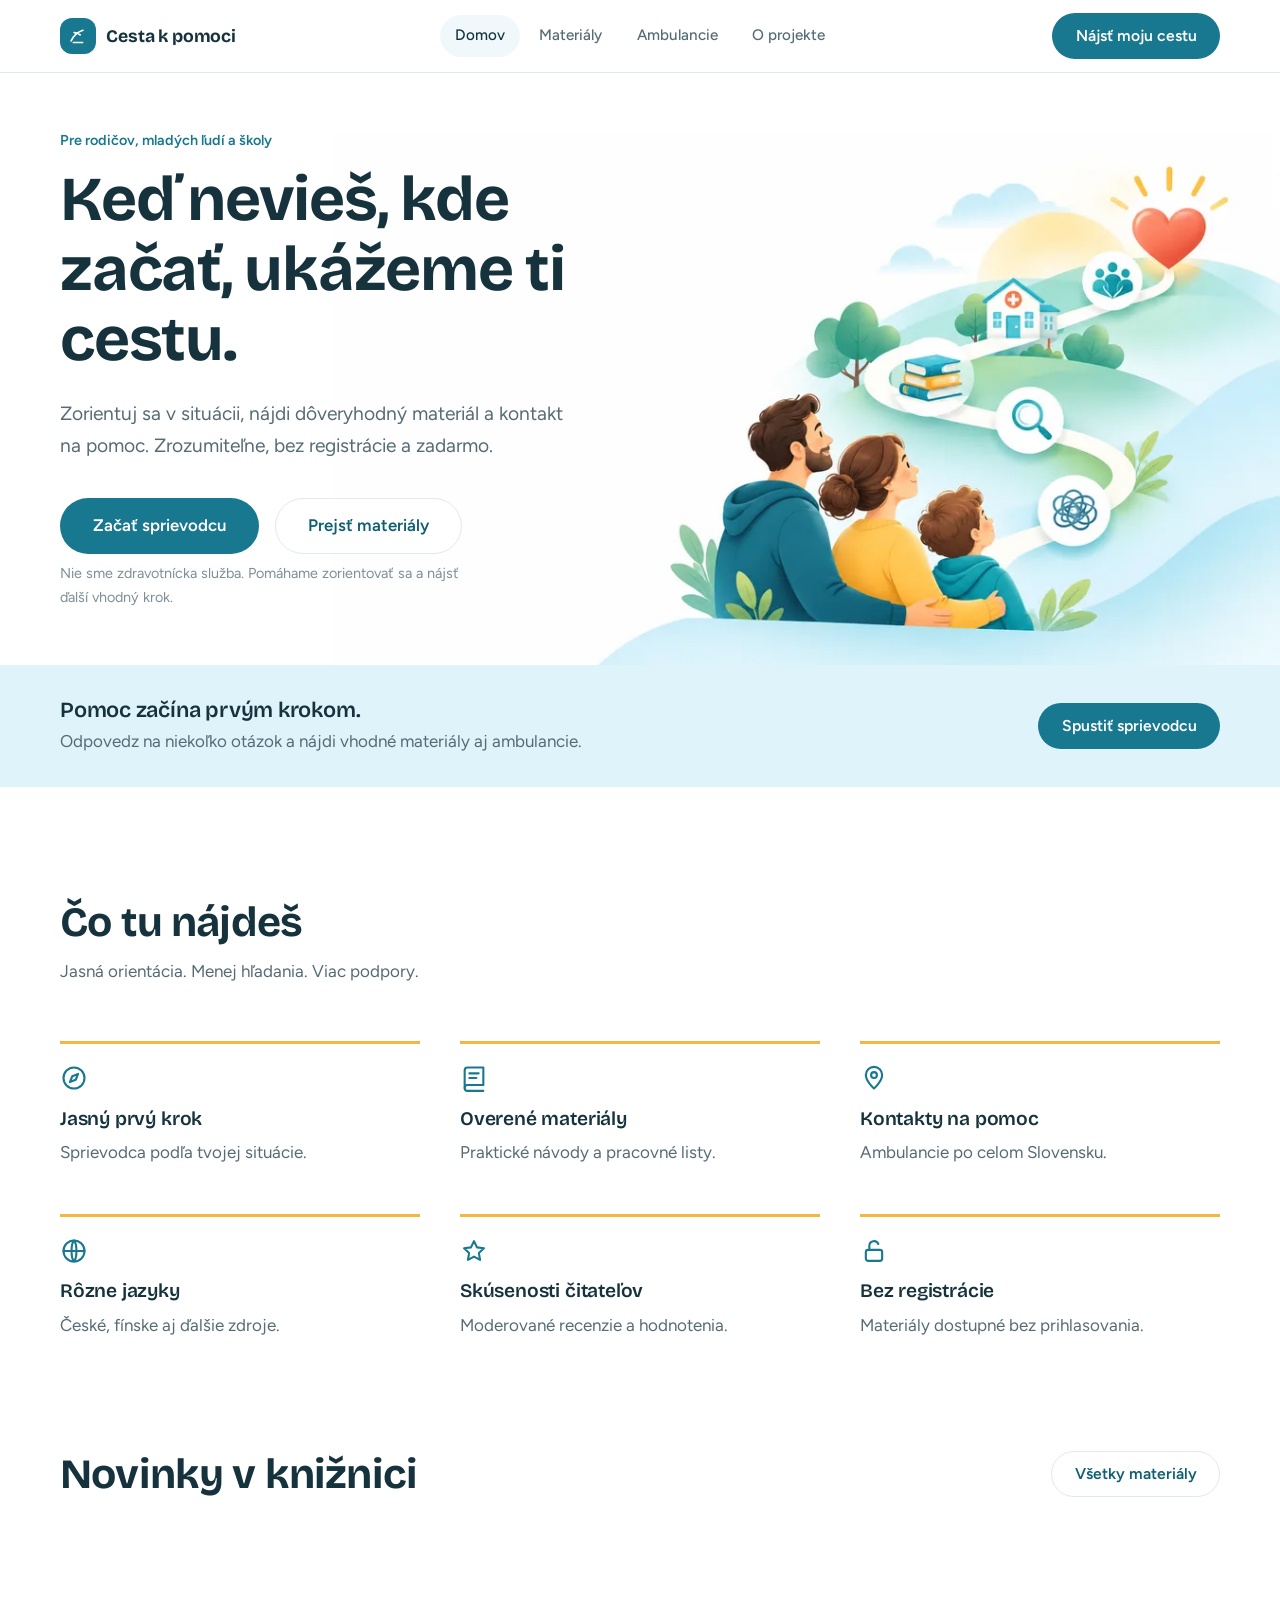
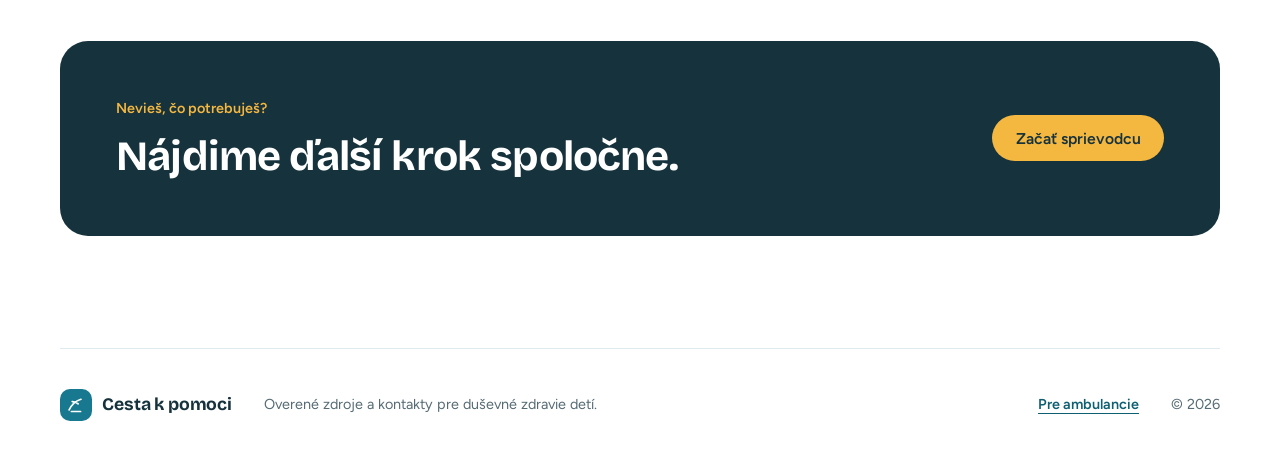
==== commit aa9997d7: "Add discreet animated materials counter to the hero Counts from 0 to the total once on first load (m" ====
--- a/index.html
+++ b/index.html
@@ -59,6 +59,7 @@
             <button class="button button-primary button-large" type="button" data-open-journey>Začať sprievodcu</button>
             <button class="button button-outline button-large" type="button" data-view-link="resources">Prejsť materiály</button>
           </div>
+          <p class="hero-count" id="resource-count-line" hidden><strong id="resource-count">0</strong> materiálov v knižnici</p>
           <p class="hero-note">Nie sme zdravotnícka služba. Pomáhame zorientovať sa a nájsť ďalší vhodný krok.</p>
         </div>
         <div class="hero-visual" aria-hidden="true"><img src="/hero-family.webp" srcset="/hero-family-1000.webp 1000w, /hero-family.webp 1672w" sizes="(max-width: 780px) 135vw, 74vw" alt="" width="1672" height="941" fetchpriority="high" decoding="async" /></div>
--- a/styles.css
+++ b/styles.css
@@ -99,7 +99,9 @@
 .hero-copy { position: relative; z-index: 1; width: min(520px, 46%); }
 .hero-lead { margin-bottom: 2.25rem; color: var(--muted); font-size: 1.2rem; max-width: 44ch; }
 .hero-actions { display: flex; flex-wrap: wrap; align-items: center; gap: 1rem; }
-.hero-note { margin: 1.5rem 0 0; color: var(--soft-muted); font-size: 0.9rem; max-width: 46ch; }
+.hero-count { margin: 1.75rem 0 0; color: var(--muted); font-size: 0.95rem; }
+.hero-count strong { color: var(--ink); font: 700 1.25rem var(--display); font-variant-numeric: tabular-nums; margin-right: 0.15rem; }
+.hero-note { margin: 0.5rem 0 0; color: var(--soft-muted); font-size: 0.9rem; max-width: 46ch; }
 .hero-visual {
   position: absolute; z-index: 0; bottom: 0;
   right: max(50% - 50vw, -110px);
@@ -181,9 +183,8 @@
 .resource-card:hover { border-color: #c5d6dd; box-shadow: var(--shadow); }
 .card-top { display: flex; align-items: center; justify-content: space-between; gap: 0.75rem; margin-bottom: 1rem; }
 .resource-card-free .card-top { padding-right: 4.2rem; }
-.format-tag, .evidence-tag, .status-tag { display: inline-flex; align-items: center; min-height: 26px; padding: 0.15rem 0.65rem; border-radius: 999px; font-size: 0.75rem; font-weight: 600; }
-.format-tag { max-width: 70%; overflow: hidden; background: var(--mist); color: var(--teal-dark); text-overflow: ellipsis; white-space: nowrap; }
-.evidence-tag { background: var(--sun-soft); color: #7a5a10; }
+.format-tag, .status-tag { display: inline-flex; align-items: center; min-height: 26px; padding: 0.15rem 0.65rem; border-radius: 999px; font-size: 0.75rem; font-weight: 600; }
+.format-tag { max-width: 100%; overflow: hidden; background: var(--mist); color: var(--teal-dark); text-overflow: ellipsis; white-space: nowrap; }
 .resource-card h3 { margin-bottom: 0.35rem; overflow-wrap: anywhere; }
 .owner { margin-bottom: 0.6rem; color: var(--muted); font-size: 0.9rem; }
 .resource-languages { margin: 0 0 0.7rem; color: var(--soft-muted); font-size: 0.82rem; }
@@ -348,6 +349,7 @@
 .material-info dl > div:last-child { border-bottom: 0; padding-bottom: 0; }
 .material-info dt { margin-bottom: 0.15rem; color: var(--soft-muted); font-size: 0.8rem; }
 .material-info dd { margin: 0; font-size: 0.95rem; font-weight: 600; }
+.material-info small { display: block; margin-top: 0.2rem; color: var(--soft-muted); font-size: 0.78rem; line-height: 1.4; }
 .material-feedback { padding-top: 3.5rem; border-top: 1px solid var(--line); }
 .material-privacy { max-width: 70ch; color: var(--muted); font-size: 0.92rem; }
 .feedback-layout { display: grid; grid-template-columns: 1fr 1fr; gap: 3rem; margin-top: 2.25rem; }
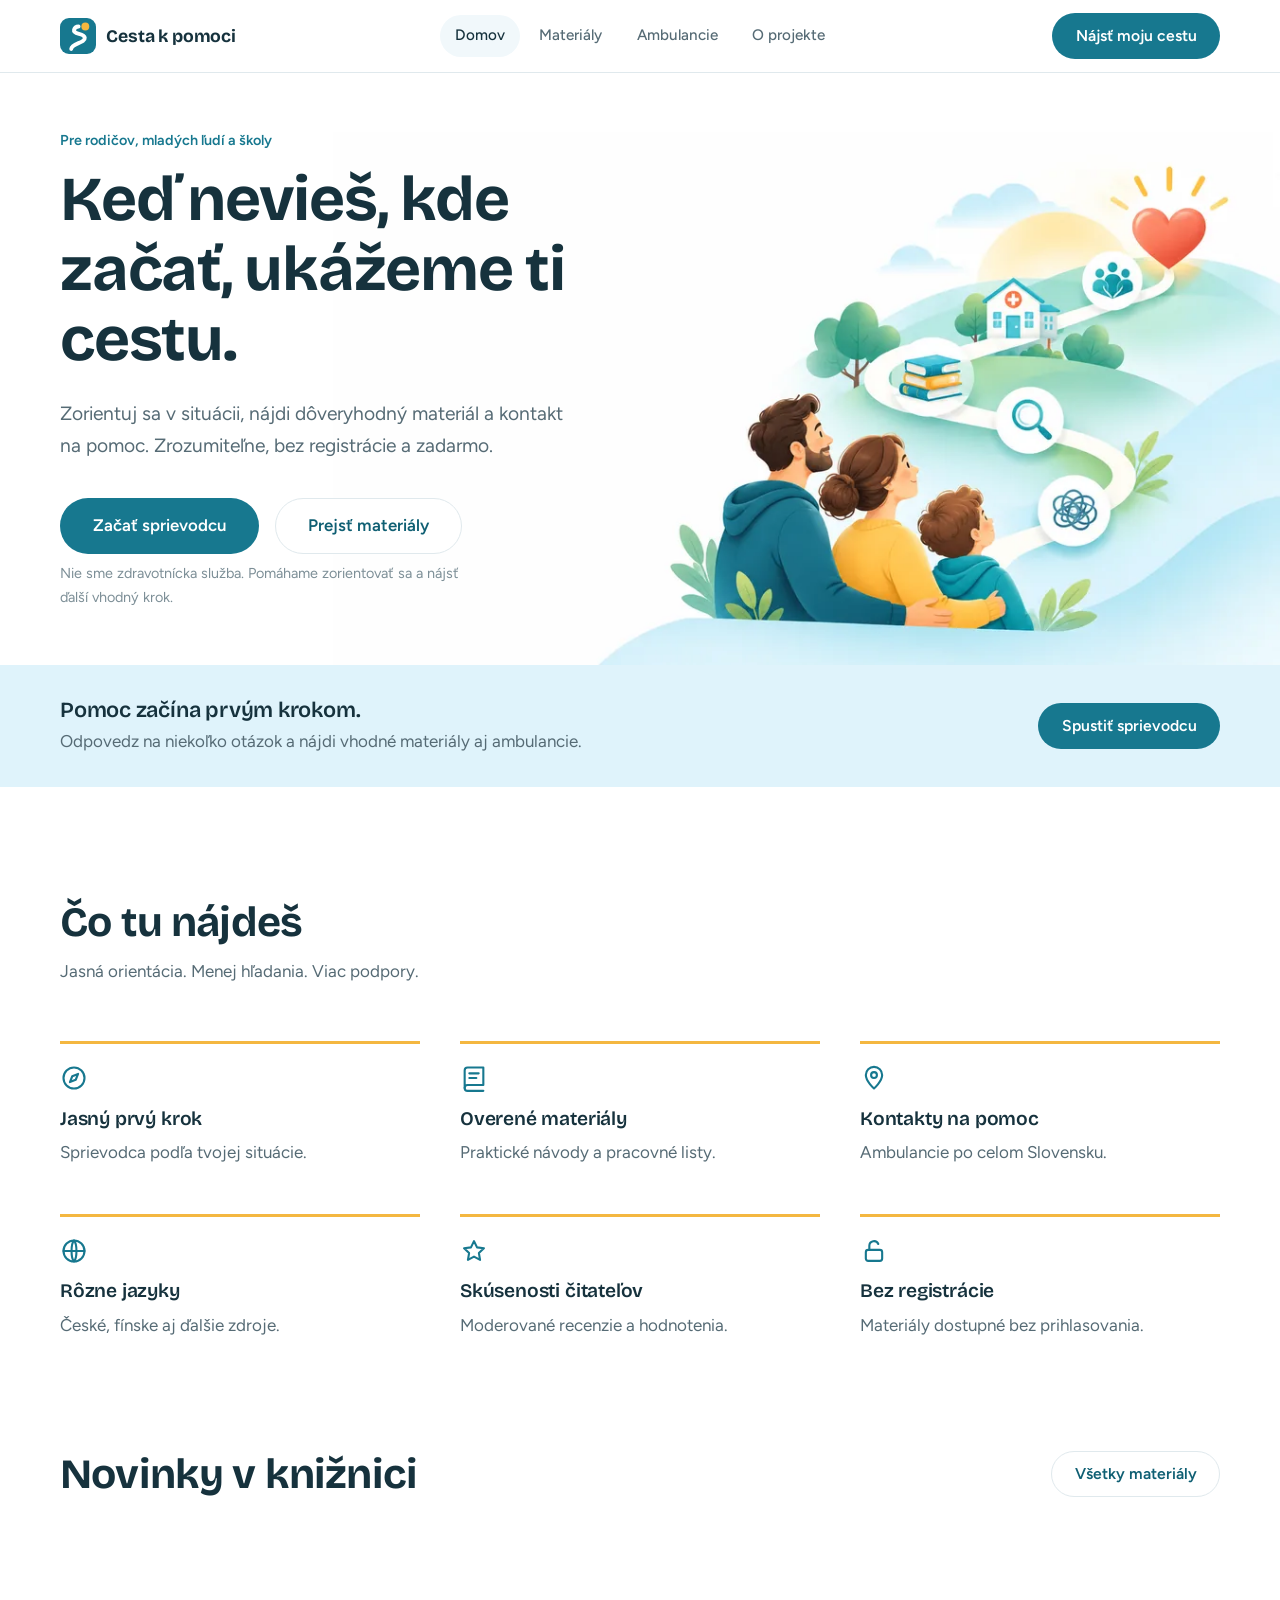
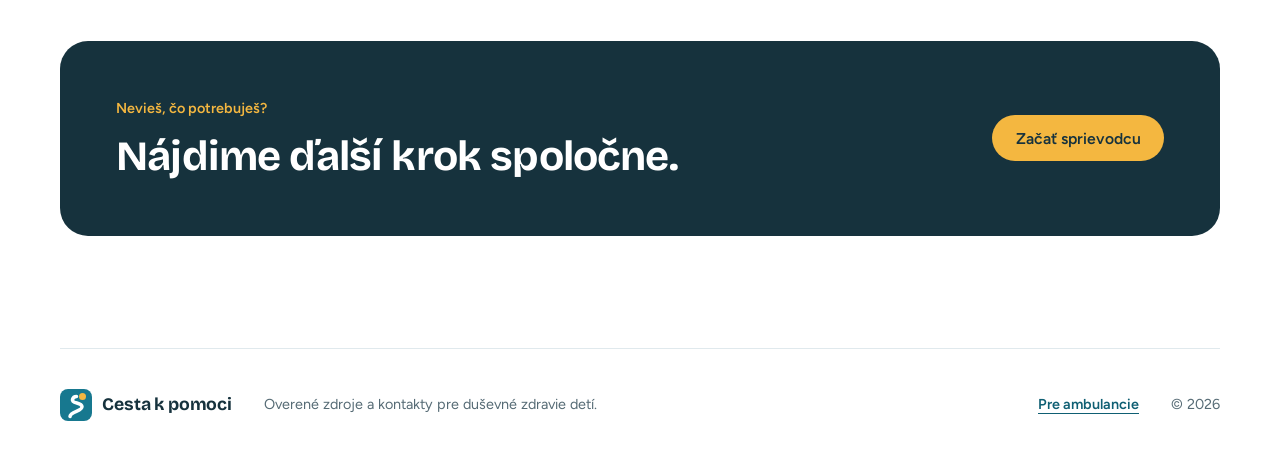
==== commit 2fd64bc7: "New favicon and brand mark: winding path to the sun in the site palette Co-Authored-By: Claude Fable" ====
--- a/index.html
+++ b/index.html
@@ -17,9 +17,7 @@
     <header class="site-header">
       <div class="nav-shell">
         <a class="brand" href="#domov" data-view-link="home" aria-label="Cesta k pomoci – domov">
-          <span class="brand-mark" aria-hidden="true">
-            <svg viewBox="0 0 34 34" role="img"><path d="M8 23.5c3.2-7 7.7-11.4 15.5-14M12 12.5c3.1-.2 5.7.8 7.8 3M11 25.5h12" /></svg>
-          </span>
+          <span class="brand-mark" aria-hidden="true"><img src="/favicon.svg" alt="" width="36" height="36" /></span>
           <span>Cesta k pomoci</span>
         </a>
 
@@ -219,7 +217,7 @@
 
     <footer>
       <a class="brand footer-brand" href="#domov" data-view-link="home">
-        <span class="brand-mark" aria-hidden="true"><svg viewBox="0 0 34 34"><path d="M8 23.5c3.2-7 7.7-11.4 15.5-14M12 12.5c3.1-.2 5.7.8 7.8 3M11 25.5h12" /></svg></span>
+        <span class="brand-mark" aria-hidden="true"><img src="/favicon.svg" alt="" width="36" height="36" /></span>
         <span>Cesta k pomoci</span>
       </a>
       <p>Overené zdroje a kontakty pre duševné zdravie detí.</p>
--- a/styles.css
+++ b/styles.css
@@ -61,8 +61,8 @@
 .site-header { position: sticky; top: 0; z-index: 20; background: rgba(255, 255, 255, 0.94); border-bottom: 1px solid var(--line); backdrop-filter: blur(14px); }
 .nav-shell { min-height: 72px; display: grid; grid-template-columns: 1fr auto 1fr; align-items: center; gap: 1.5rem; }
 .brand { display: inline-flex; align-items: center; gap: 0.65rem; width: fit-content; text-decoration: none; font: 700 1.1rem var(--display); color: var(--ink); letter-spacing: -0.01em; }
-.brand-mark { display: grid; place-items: center; width: 36px; height: 36px; border-radius: 12px; background: var(--teal); }
-.brand-mark svg { width: 26px; height: 26px; fill: none; stroke: #fff; stroke-width: 2.2; stroke-linecap: round; }
+.brand-mark { display: block; width: 36px; height: 36px; }
+.brand-mark img { display: block; width: 100%; height: 100%; }
 .desktop-nav { display: flex; align-items: center; gap: 0.25rem; }
 .desktop-nav a, .nav-link { border: 0; border-radius: 999px; padding: 0.5rem 0.95rem; background: transparent; color: var(--muted); cursor: pointer; font-size: 0.95rem; font-weight: 500; text-decoration: none; }
 .desktop-nav a:hover, .nav-link:hover { color: var(--ink); }
@@ -267,7 +267,7 @@
 footer { display: flex; flex-wrap: wrap; align-items: center; gap: 1rem 2rem; padding-block: 2.5rem; border-top: 1px solid var(--line); color: var(--muted); font-size: 0.9rem; }
 footer p { margin: 0; flex: 1 1 16rem; }
 footer > a { font-weight: 600; text-decoration: none; color: var(--ink); }
-.footer-brand .brand-mark { width: 32px; height: 32px; border-radius: 10px; }
+.footer-brand .brand-mark { width: 32px; height: 32px; }
 .footer-link { border: 0; padding: 0; background: transparent; color: var(--teal-dark); cursor: pointer; font-weight: 600; text-decoration: underline; text-underline-offset: 4px; }
 
 /* ── Dialógy: sprievodca a kapacita ─────────────────────── */
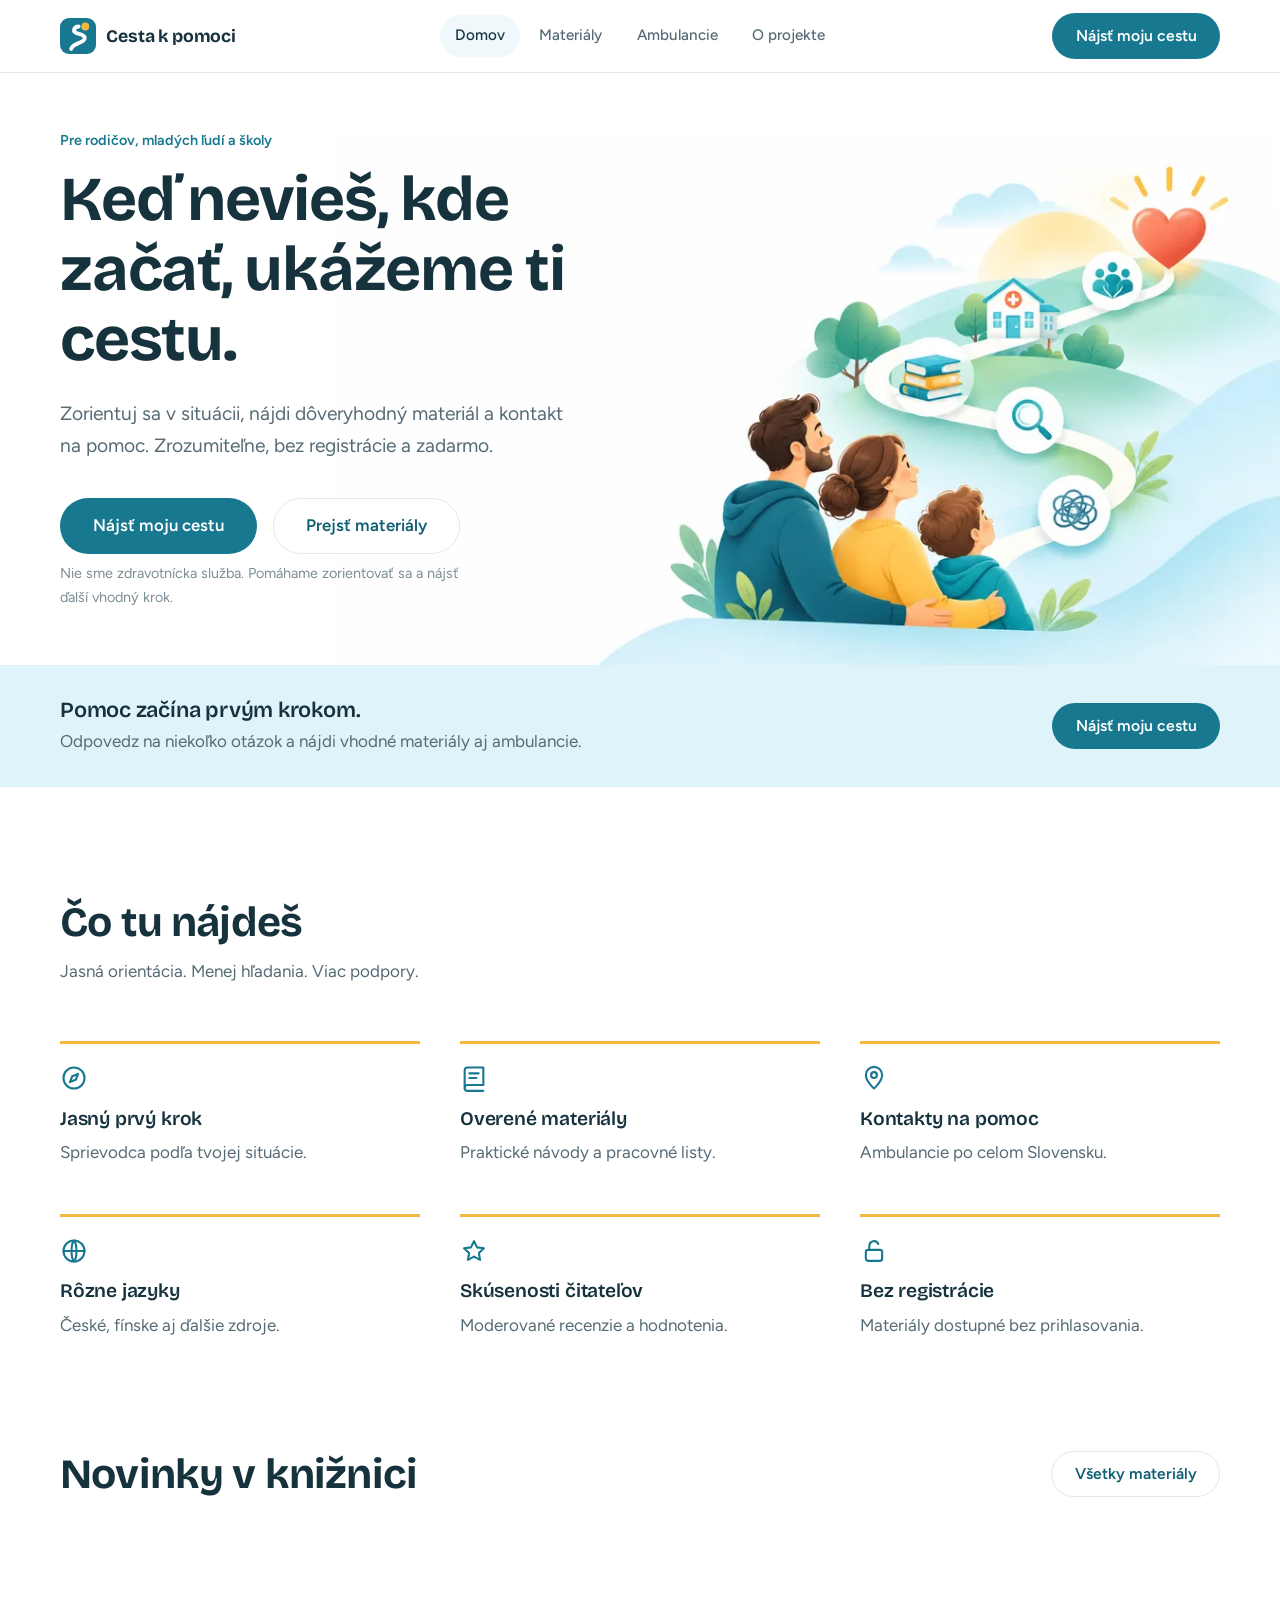
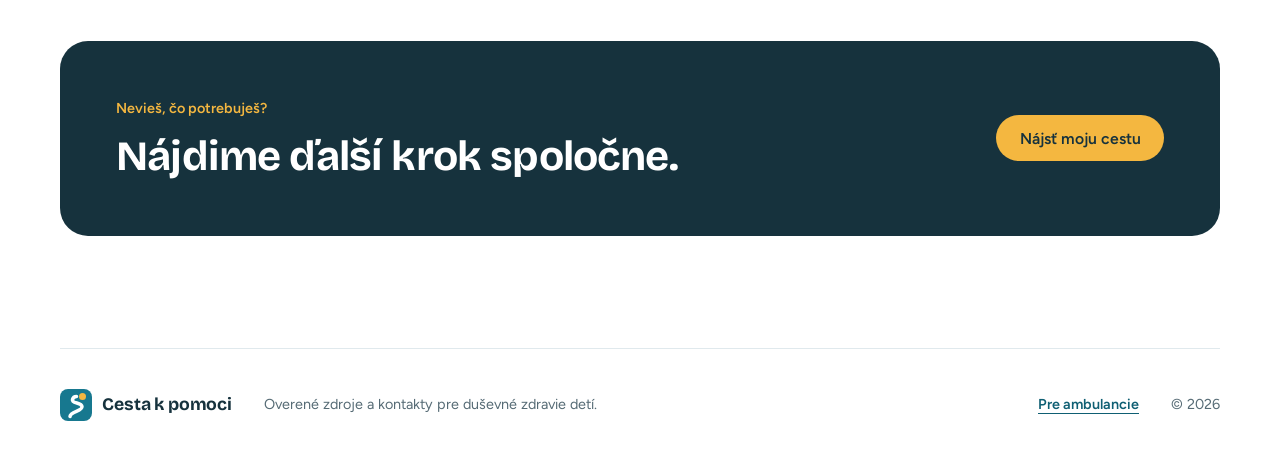
==== commit 68621f9b: "Unify the guide call-to-action label: Nájsť moju cestu Co-Authored-By: Claude Fable 5.2 <noreply@ant" ====
--- a/index.html
+++ b/index.html
@@ -54,7 +54,7 @@
           <h1 id="hero-title">Keď nevieš, kde začať, ukážeme ti cestu.</h1>
           <p class="hero-lead">Zorientuj sa v situácii, nájdi dôveryhodný materiál a kontakt na pomoc. Zrozumiteľne, bez registrácie a zadarmo.</p>
           <div class="hero-actions">
-            <button class="button button-primary button-large" type="button" data-open-journey>Začať sprievodcu</button>
+            <button class="button button-primary button-large" type="button" data-open-journey>Nájsť moju cestu</button>
             <button class="button button-outline button-large" type="button" data-view-link="resources">Prejsť materiály</button>
           </div>
           <p class="hero-count" id="resource-count-line" hidden><strong id="resource-count">0</strong> materiálov v knižnici</p>
@@ -65,7 +65,7 @@
 
       <section class="home-quickstart">
         <div><strong>Pomoc začína prvým krokom.</strong><span>Odpovedz na niekoľko otázok a nájdi vhodné materiály aj ambulancie.</span></div>
-        <button type="button" class="button button-primary" data-open-journey>Spustiť sprievodcu</button>
+        <button type="button" class="button button-primary" data-open-journey>Nájsť moju cestu</button>
       </section>
 
       <section class="home-benefits" aria-labelledby="benefits-title">
@@ -98,7 +98,7 @@
 
       <section class="home-final-cta">
         <div><p class="eyebrow">Nevieš, čo potrebuješ?</p><h2>Nájdime ďalší krok spoločne.</h2></div>
-        <button type="button" class="button button-primary" data-open-journey>Začať sprievodcu</button>
+        <button type="button" class="button button-primary" data-open-journey>Nájsť moju cestu</button>
       </section>
       </div>
 
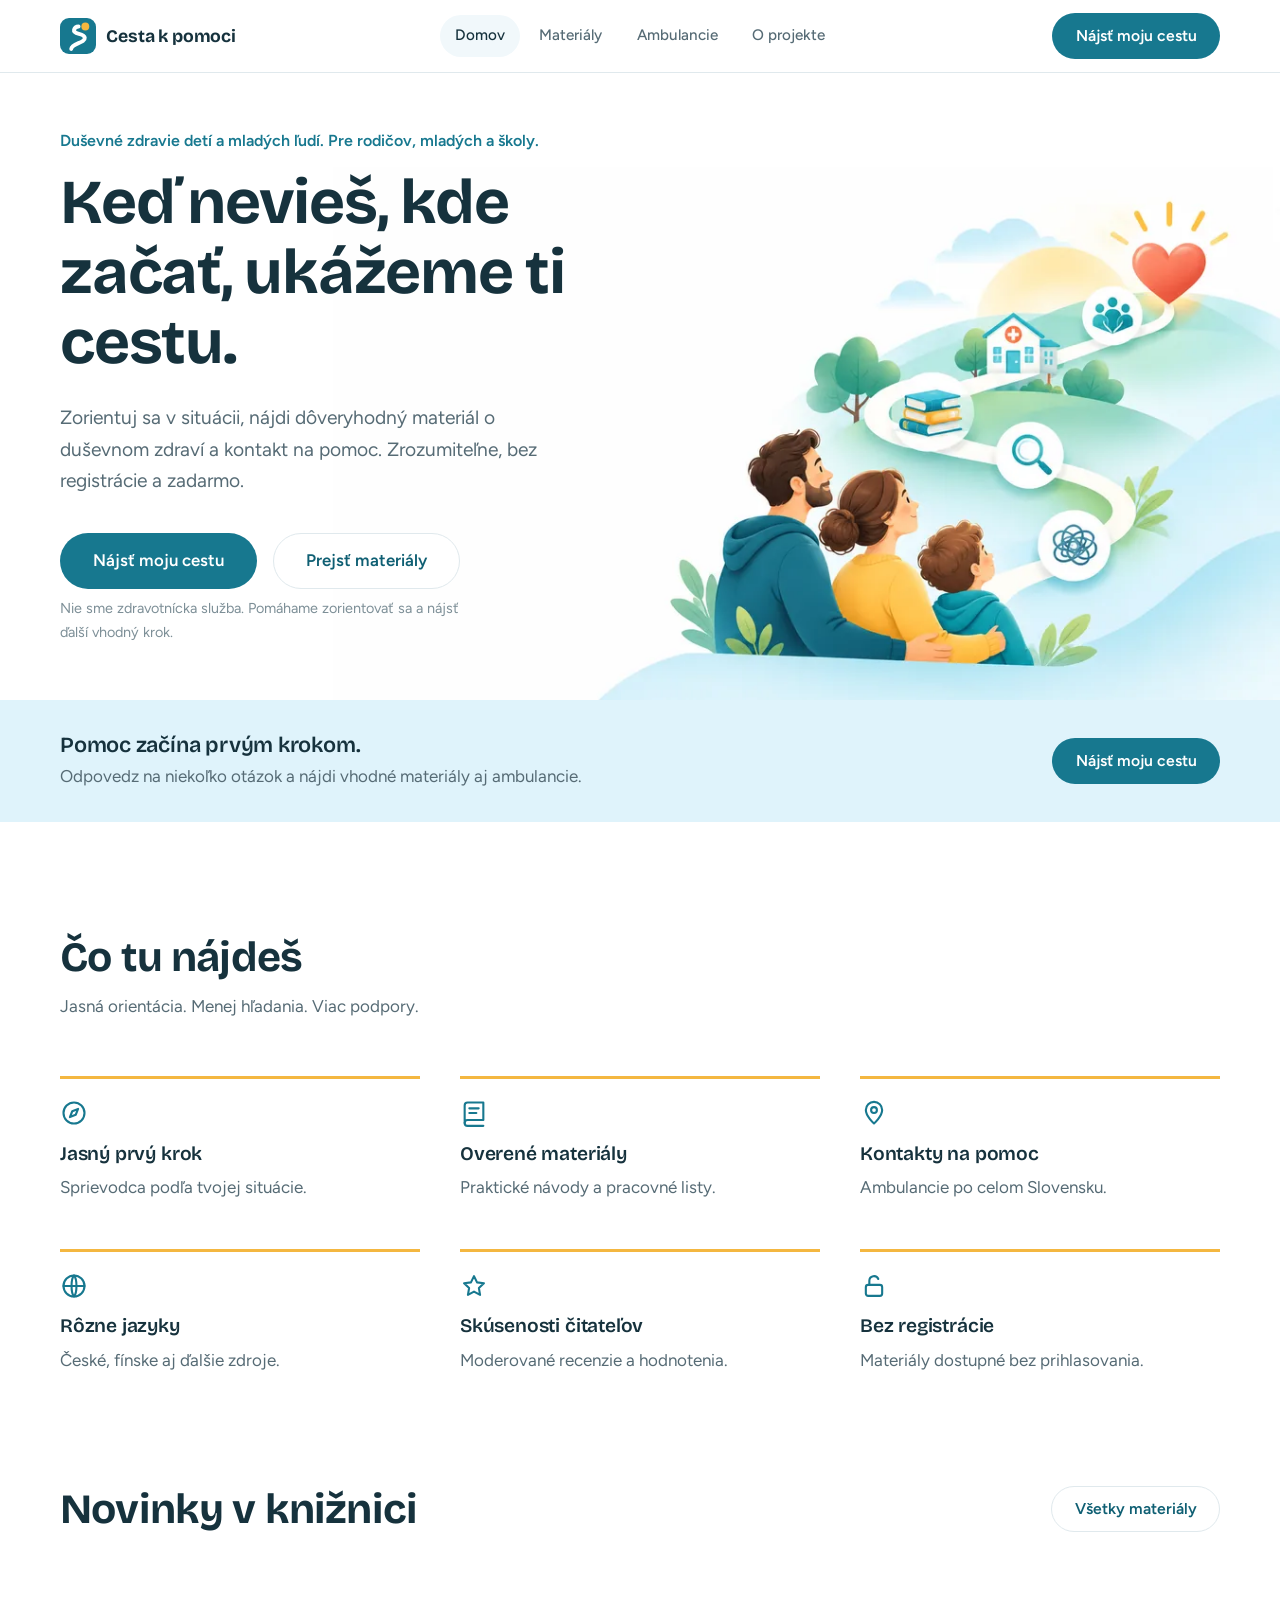
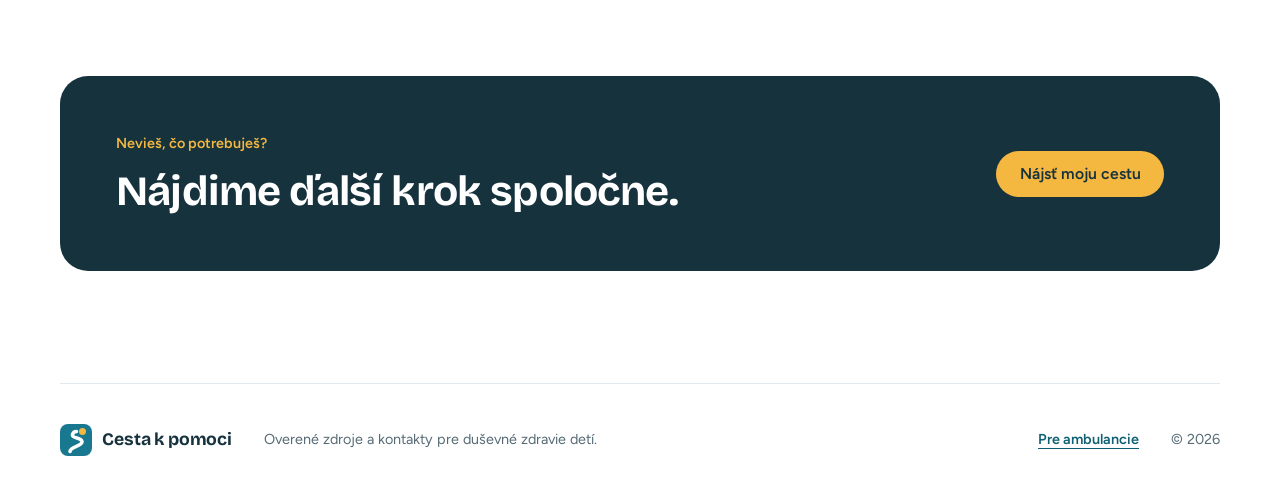
==== commit 78080fa3: "Hero: state the topic — mental health of children and young people Co-Authored-By: Claude Fable 5.2 " ====
--- a/index.html
+++ b/index.html
@@ -50,9 +50,9 @@
       <div class="view-section is-active homepage-view" id="home-view" data-view="home">
       <section class="hero" aria-labelledby="hero-title">
         <div class="hero-copy">
-          <p class="eyebrow">Pre rodičov, mladých ľudí a školy</p>
+          <p class="eyebrow">Duševné zdravie detí a mladých ľudí. Pre rodičov, mladých a školy.</p>
           <h1 id="hero-title">Keď nevieš, kde začať, ukážeme ti cestu.</h1>
-          <p class="hero-lead">Zorientuj sa v situácii, nájdi dôveryhodný materiál a kontakt na pomoc. Zrozumiteľne, bez registrácie a zadarmo.</p>
+          <p class="hero-lead">Zorientuj sa v situácii, nájdi dôveryhodný materiál o duševnom zdraví a kontakt na pomoc. Zrozumiteľne, bez registrácie a zadarmo.</p>
           <div class="hero-actions">
             <button class="button button-primary button-large" type="button" data-open-journey>Nájsť moju cestu</button>
             <button class="button button-outline button-large" type="button" data-view-link="resources">Prejsť materiály</button>
--- a/styles.css
+++ b/styles.css
@@ -97,6 +97,7 @@
 /* ── Domov: hero ────────────────────────────────────────── */
 .hero { position: relative; display: flex; align-items: center; min-height: clamp(520px, 43vw, 620px); padding-block: 3.5rem; }
 .hero-copy { position: relative; z-index: 1; width: min(520px, 46%); }
+.hero-copy .eyebrow { margin-bottom: 1rem; font-size: 1rem; line-height: 1.45; }
 .hero-lead { margin-bottom: 2.25rem; color: var(--muted); font-size: 1.2rem; max-width: 44ch; }
 .hero-actions { display: flex; flex-wrap: wrap; align-items: center; gap: 1rem; }
 .hero-count { margin: 1.75rem 0 0; color: var(--muted); font-size: 0.95rem; }
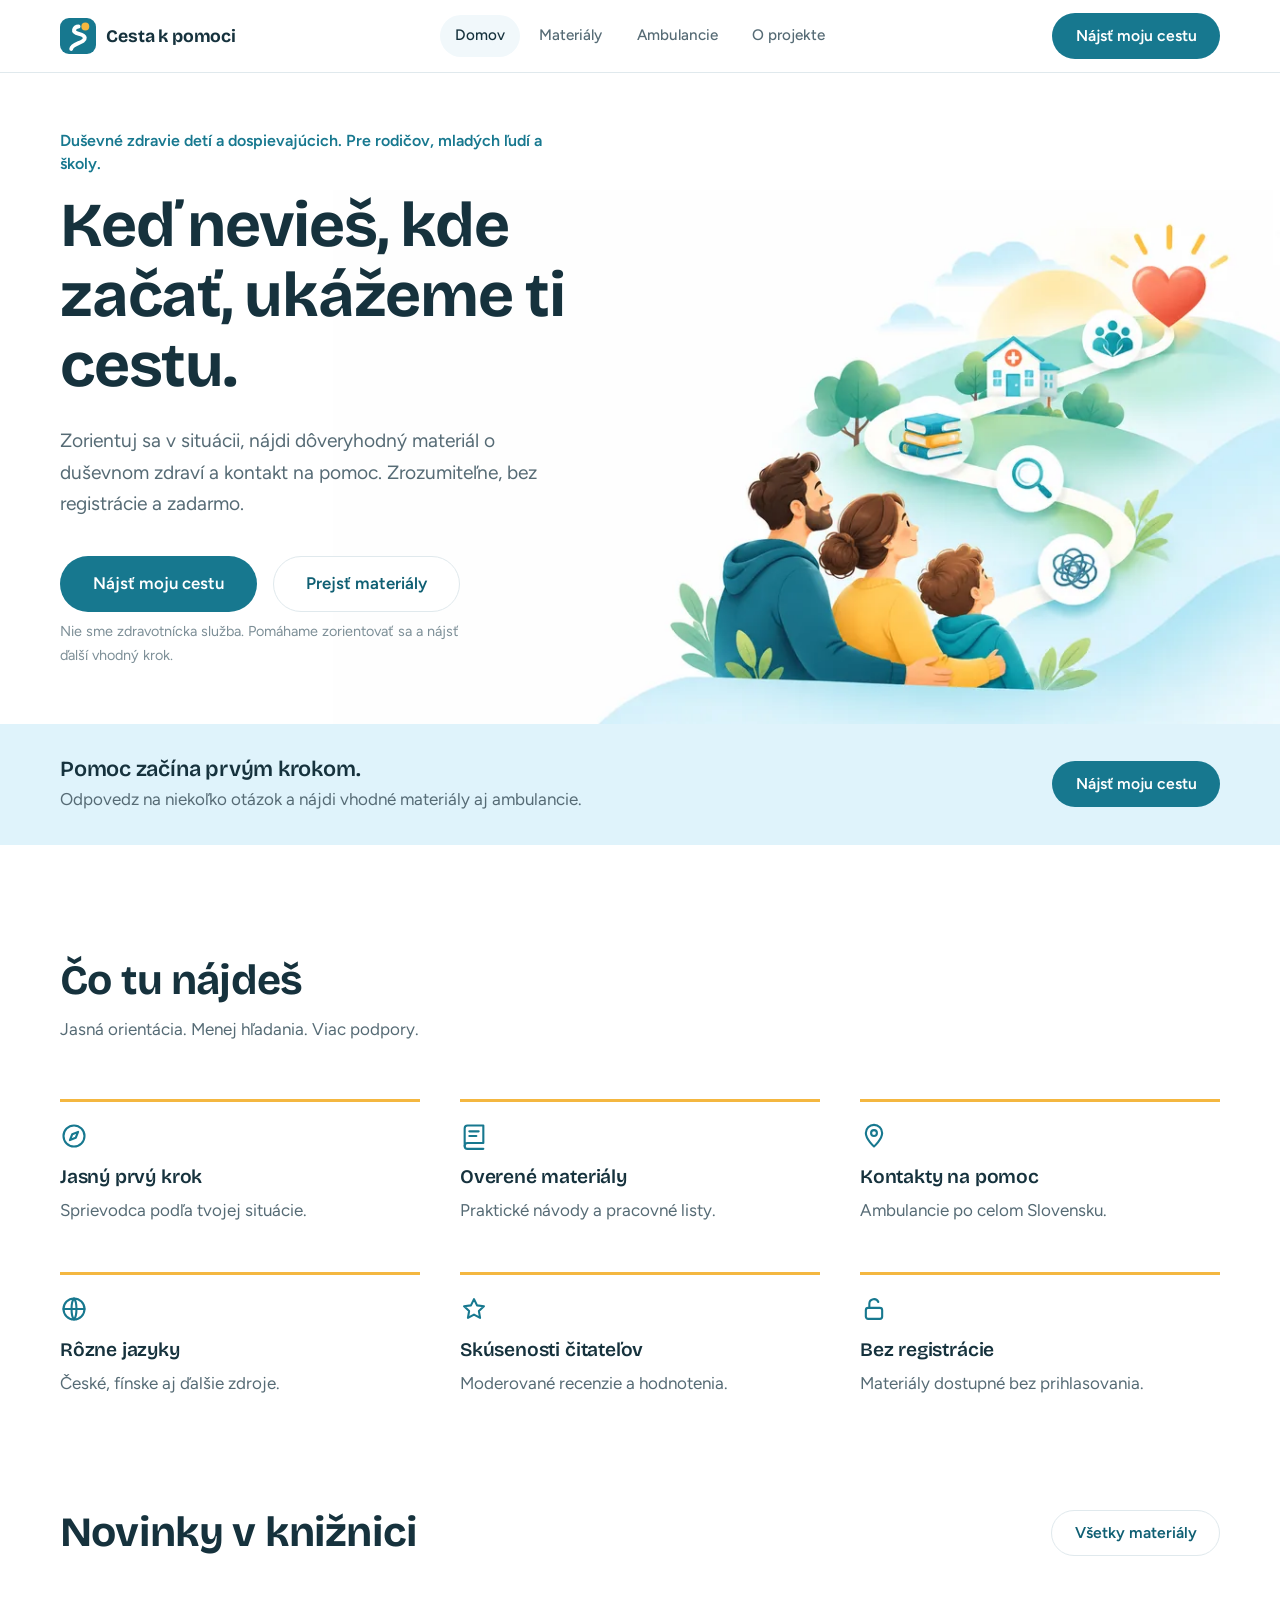
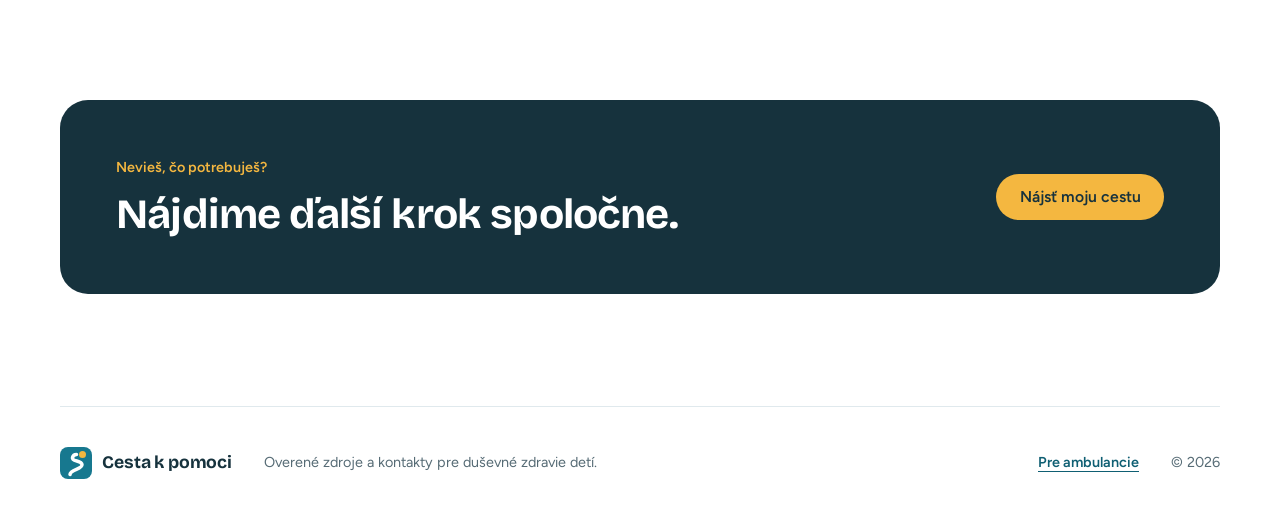
==== commit a3129b24: "Hero: avoid repeating 'mladých' in the topic line Co-Authored-By: Claude Fable 5.2 <noreply@anthropi" ====
--- a/index.html
+++ b/index.html
@@ -50,7 +50,7 @@
       <div class="view-section is-active homepage-view" id="home-view" data-view="home">
       <section class="hero" aria-labelledby="hero-title">
         <div class="hero-copy">
-          <p class="eyebrow">Duševné zdravie detí a mladých ľudí. Pre rodičov, mladých a školy.</p>
+          <p class="eyebrow">Duševné zdravie detí a dospievajúcich. Pre rodičov, mladých ľudí a školy.</p>
           <h1 id="hero-title">Keď nevieš, kde začať, ukážeme ti cestu.</h1>
           <p class="hero-lead">Zorientuj sa v situácii, nájdi dôveryhodný materiál o duševnom zdraví a kontakt na pomoc. Zrozumiteľne, bez registrácie a zadarmo.</p>
           <div class="hero-actions">
